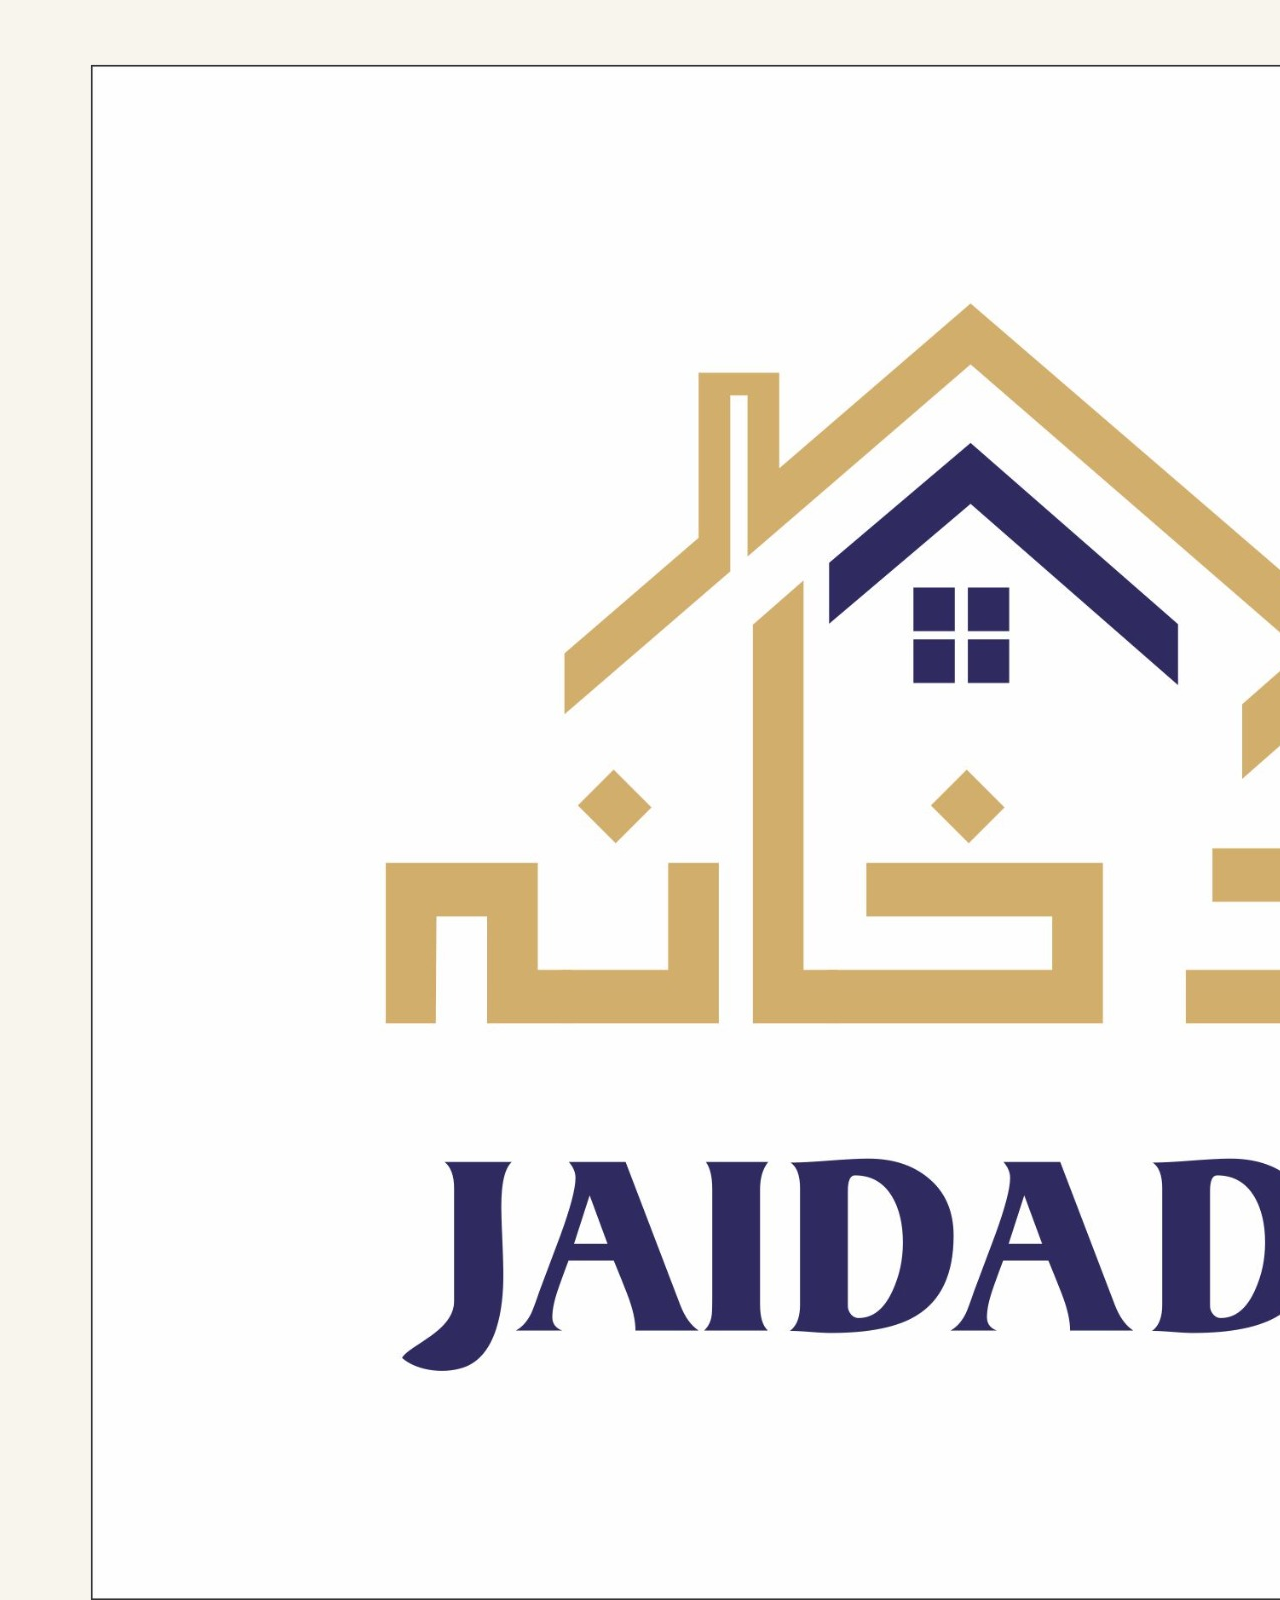
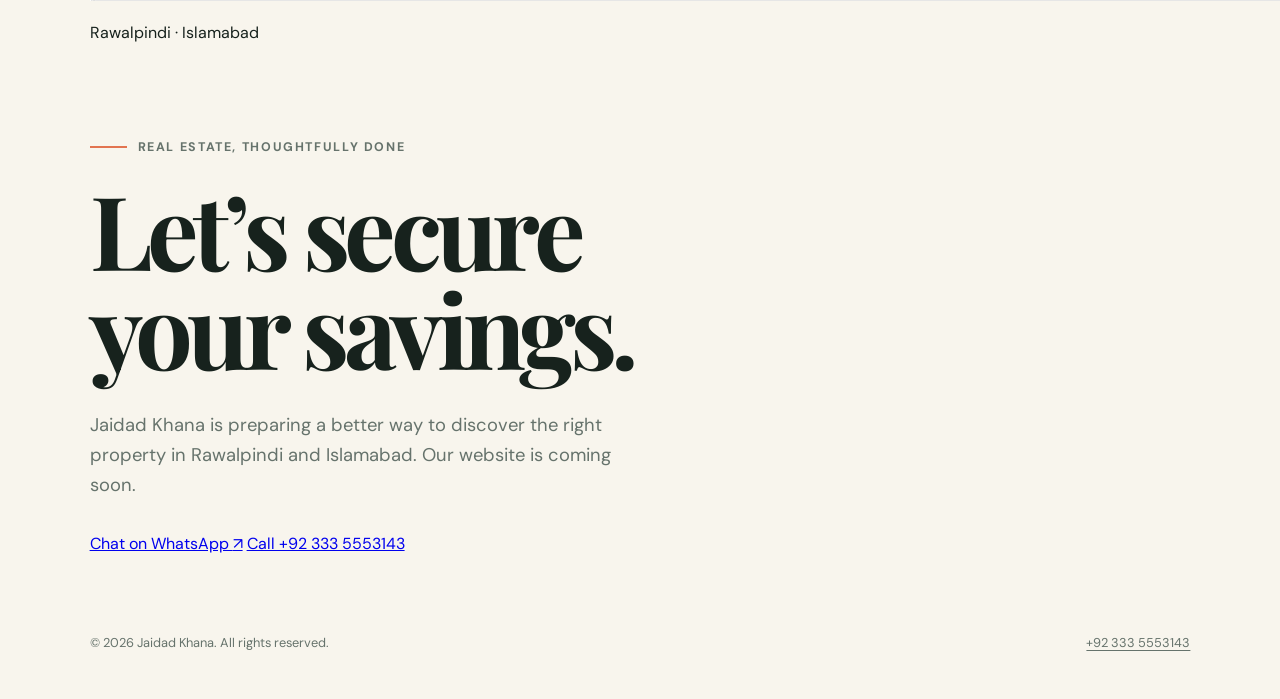
==== index.html @ da91939e "Update index.html" ====
<!doctype html>
<html lang="en">
  <head>
    <meta charset="UTF-8" />
    <meta name="viewport" content="width=device-width, initial-scale=1.0" />
    <meta name="description" content="Jaidad Khana — helping you secure your savings through property in Rawalpindi and Islamabad." />
    <title>Jaidad Khana | Coming Soon</title>
    <link rel="preconnect" href="https://fonts.googleapis.com" />
    <link rel="preconnect" href="https://fonts.gstatic.com" crossorigin />
    <link href="https://fonts.googleapis.com/css2?family=DM+Sans:wght@400;500;600;700&family=Playfair+Display:wght@600;700&display=swap" rel="stylesheet" />
    <link rel="stylesheet" href="styles.css" />
  </head>
  <body>
    <main class="hero">
      <div class="line line-one"></div>
      <div class="line line-two"></div>
      <header>
        <img class="logo" src="logo.jpeg" alt="Jaidad Khana" />
        <p class="location">Rawalpindi · Islamabad</p>
      </header>
      <section class="content" aria-labelledby="page-title">
        <p class="eyebrow"><span></span> Real estate, thoughtfully done</p>
        <h1 id="page-title">Let’s secure<br />your savings.</h1>
        <p class="intro">Jaidad Khana is preparing a better way to discover the right property in Rawalpindi and Islamabad. Our website is coming soon.</p>
        <div class="actions">
          <a class="button primary" href="https://wa.me/923335553143" target="_blank" rel="noreferrer">Chat on WhatsApp <span aria-hidden="true">↗</span></a>
          <a class="button secondary" href="tel:+923335553143">Call +92 333 5553143</a>
        </div>
      </section>
      <footer>
        <span>© <span id="year"></span> Jaidad Khana. All rights reserved.</span>
        <a href="https://wa.me/923335553143" target="_blank" rel="noreferrer">+92 333 5553143</a>
      </footer>
    </main>
    <script>document.getElementById('year').textContent = new Date().getFullYear();</script>
  </body>
</html>
---- styles.css ----
:root { --ink: #17221d; --cream: #f8f5ed; --accent: #e27450; --muted: #66736c; }
* { box-sizing: border-box; }
body { margin: 0; color: var(--ink); background: var(--cream); font-family: "DM Sans", sans-serif; }
.hero { isolation: isolate; min-height: 100svh; overflow: hidden; position: relative; display: flex; flex-direction: column; padding: 5vw 7vw 3rem; }
.content { max-width: 740px; margin: auto 0; padding: 5rem 0; }
.eyebrow { display: flex; align-items: center; gap: .65rem; margin: 0 0 1.5rem; color: var(--muted); font-size: .78rem; font-weight: 700; letter-spacing: .13em; text-transform: uppercase; }
.eyebrow span { width: 2.35rem; height: 2px; background: var(--accent); }
h1 { margin: 0; font: 700 clamp(3.5rem, 8vw, 7rem)/.97 "Playfair Display", Georgia, serif; letter-spacing: -.055em; }
.intro { max-width: 550px; margin: 2rem 0; color: var(--muted); font-size: clamp(1rem, 1.5vw, 1.15rem); line-height: 1.65; }
.signup { display: flex; max-width: 525px; padding: .4rem; border: 1px solid #d7d8ce; background: rgba(255,255,255,.5); box-shadow: 0 12px 30px rgba(26, 38, 30, .06); }
input { min-width: 0; flex: 1; border: 0; outline: 0; padding: .85rem 1rem; background: transparent; color: var(--ink); font: inherit; }
input::placeholder { color: #8c958e; }
button { border: 0; padding: .9rem 1.25rem; cursor: pointer; color: white; background: var(--ink); font: 700 .88rem "DM Sans", sans-serif; transition: background .2s, transform .2s; }
button:hover { background: var(--accent); transform: translateX(2px); }
button span { font-size: 1.15rem; margin-left: .25rem; }
.form-note { margin: .85rem 0 0; color: var(--muted); font-size: .78rem; }
footer { z-index: 1; display: flex; justify-content: space-between; gap: 1rem; color: var(--muted); font-size: .8rem; }
footer a { color: inherit; text-underline-offset: .2rem; }
.orb { z-index: -1; position: absolute; border-radius: 50%; filter: blur(1px); opacity: .75; }
.orb-one { width: min(44vw, 660px); aspect-ratio: 1; top: -12%; right: -9%; background: #d7e2b6; }
.orb-two { width: min(30vw, 400px); aspect-ratio: 1; right: 11%; bottom: -21%; background: #f2c0ad; }
.sr-only { position: absolute; width: 1px; height: 1px; padding: 0; margin: -1px; overflow: hidden; clip: rect(0, 0, 0, 0); white-space: nowrap; border: 0; }
@media (max-width: 600px) { .hero { padding: 2rem 1.5rem; } .content { padding: 4rem 0; } .signup { flex-direction: column; gap: .35rem; } button { padding: .95rem; } footer { flex-direction: column; } .orb-one { width: 90vw; right: -35%; } }
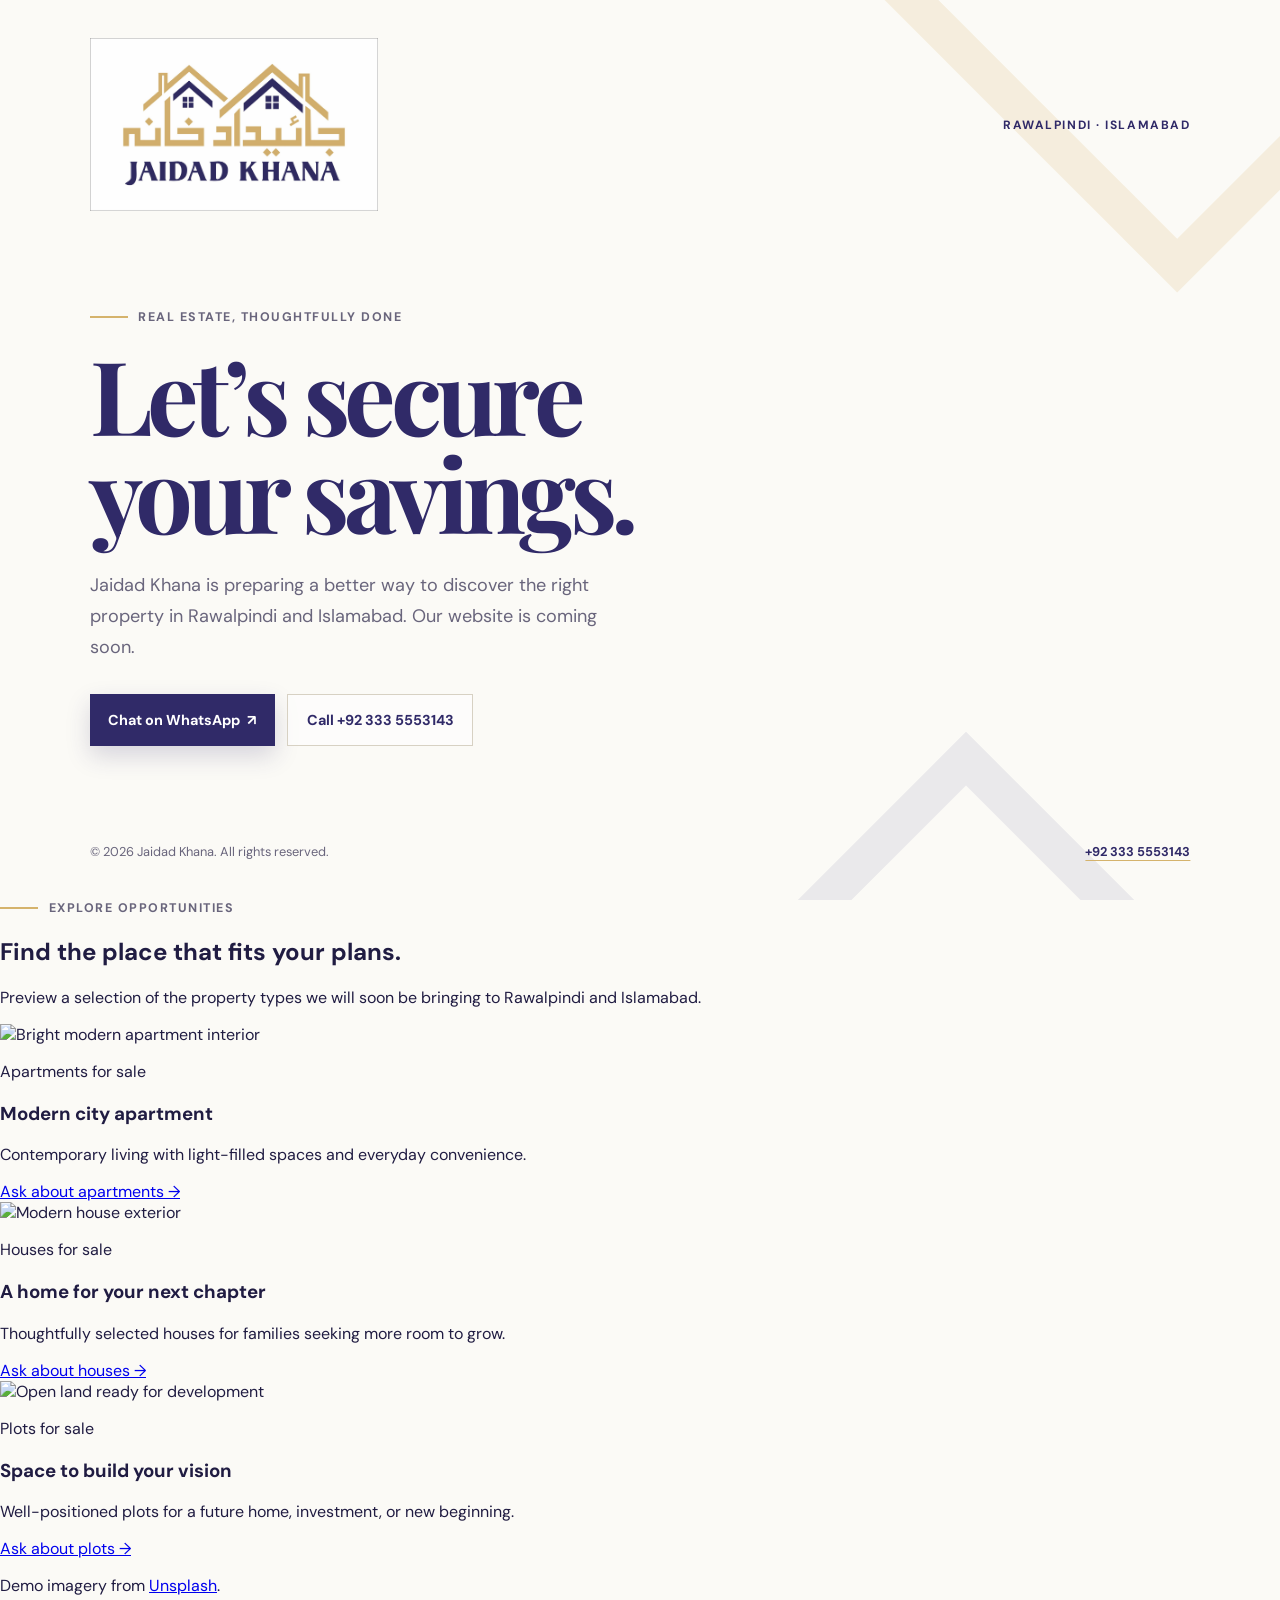
==== commit e307c63f: "Update index.html" ====
--- a/index.html
+++ b/index.html
@@ -12,26 +12,25 @@
   </head>
   <body>
     <main class="hero">
-      <div class="line line-one"></div>
-      <div class="line line-two"></div>
-      <header>
-        <img class="logo" src="logo.jpeg" alt="Jaidad Khana" />
-        <p class="location">Rawalpindi · Islamabad</p>
-      </header>
+      <div class="line line-one"></div><div class="line line-two"></div>
+      <header><img class="logo" src="logo.jpeg" alt="Jaidad Khana" /><p class="location">Rawalpindi · Islamabad</p></header>
       <section class="content" aria-labelledby="page-title">
         <p class="eyebrow"><span></span> Real estate, thoughtfully done</p>
         <h1 id="page-title">Let’s secure<br />your savings.</h1>
         <p class="intro">Jaidad Khana is preparing a better way to discover the right property in Rawalpindi and Islamabad. Our website is coming soon.</p>
-        <div class="actions">
-          <a class="button primary" href="https://wa.me/923335553143" target="_blank" rel="noreferrer">Chat on WhatsApp <span aria-hidden="true">↗</span></a>
-          <a class="button secondary" href="tel:+923335553143">Call +92 333 5553143</a>
-        </div>
+        <div class="actions"><a class="button primary" href="https://wa.me/923335553143" target="_blank" rel="noreferrer">Chat on WhatsApp <span aria-hidden="true">↗</span></a><a class="button secondary" href="tel:+923335553143">Call +92 333 5553143</a></div>
       </section>
-      <footer>
-        <span>© <span id="year"></span> Jaidad Khana. All rights reserved.</span>
-        <a href="https://wa.me/923335553143" target="_blank" rel="noreferrer">+92 333 5553143</a>
-      </footer>
+      <footer><span>© <span id="year"></span> Jaidad Khana. All rights reserved.</span><a href="https://wa.me/923335553143" target="_blank" rel="noreferrer">+92 333 5553143</a></footer>
     </main>
+    <section class="listings" aria-labelledby="listings-title">
+      <div class="section-heading"><p class="eyebrow"><span></span> Explore opportunities</p><h2 id="listings-title">Find the place that fits your plans.</h2><p>Preview a selection of the property types we will soon be bringing to Rawalpindi and Islamabad.</p></div>
+      <div class="property-grid">
+        <article class="property-card"><img src="https://images.unsplash.com/photo-1522708323590-d24dbb6b0267?auto=format&fit=crop&w=1100&q=82" alt="Bright modern apartment interior" /><div class="property-copy"><p class="property-type">Apartments for sale</p><h3>Modern city apartment</h3><p>Contemporary living with light-filled spaces and everyday convenience.</p><a href="https://wa.me/923335553143" target="_blank" rel="noreferrer">Ask about apartments <span aria-hidden="true">→</span></a></div></article>
+        <article class="property-card"><img src="https://images.unsplash.com/photo-1600585154340-be6161a56a0c?auto=format&fit=crop&w=1100&q=82" alt="Modern house exterior" /><div class="property-copy"><p class="property-type">Houses for sale</p><h3>A home for your next chapter</h3><p>Thoughtfully selected houses for families seeking more room to grow.</p><a href="https://wa.me/923335553143" target="_blank" rel="noreferrer">Ask about houses <span aria-hidden="true">→</span></a></div></article>
+        <article class="property-card"><img src="https://images.unsplash.com/photo-1500382017468-9049fed747ef?auto=format&fit=crop&w=1100&q=82" alt="Open land ready for development" /><div class="property-copy"><p class="property-type">Plots for sale</p><h3>Space to build your vision</h3><p>Well-positioned plots for a future home, investment, or new beginning.</p><a href="https://wa.me/923335553143" target="_blank" rel="noreferrer">Ask about plots <span aria-hidden="true">→</span></a></div></article>
+      </div>
+      <p class="photo-credit">Demo imagery from <a href="https://unsplash.com" target="_blank" rel="noreferrer">Unsplash</a>.</p>
+    </section>
     <script>document.getElementById('year').textContent = new Date().getFullYear();</script>
   </body>
 </html>
--- a/styles.css
+++ b/styles.css
@@ -1,23 +1,25 @@
-:root { --ink: #17221d; --cream: #f8f5ed; --accent: #e27450; --muted: #66736c; }
+:root { --navy: #302a68; --gold: #d5b36c; --cream: #fbfaf6; --ink: #201c42; --muted: #69657c; }
 * { box-sizing: border-box; }
 body { margin: 0; color: var(--ink); background: var(--cream); font-family: "DM Sans", sans-serif; }
-.hero { isolation: isolate; min-height: 100svh; overflow: hidden; position: relative; display: flex; flex-direction: column; padding: 5vw 7vw 3rem; }
-.content { max-width: 740px; margin: auto 0; padding: 5rem 0; }
-.eyebrow { display: flex; align-items: center; gap: .65rem; margin: 0 0 1.5rem; color: var(--muted); font-size: .78rem; font-weight: 700; letter-spacing: .13em; text-transform: uppercase; }
-.eyebrow span { width: 2.35rem; height: 2px; background: var(--accent); }
-h1 { margin: 0; font: 700 clamp(3.5rem, 8vw, 7rem)/.97 "Playfair Display", Georgia, serif; letter-spacing: -.055em; }
-.intro { max-width: 550px; margin: 2rem 0; color: var(--muted); font-size: clamp(1rem, 1.5vw, 1.15rem); line-height: 1.65; }
-.signup { display: flex; max-width: 525px; padding: .4rem; border: 1px solid #d7d8ce; background: rgba(255,255,255,.5); box-shadow: 0 12px 30px rgba(26, 38, 30, .06); }
-input { min-width: 0; flex: 1; border: 0; outline: 0; padding: .85rem 1rem; background: transparent; color: var(--ink); font: inherit; }
-input::placeholder { color: #8c958e; }
-button { border: 0; padding: .9rem 1.25rem; cursor: pointer; color: white; background: var(--ink); font: 700 .88rem "DM Sans", sans-serif; transition: background .2s, transform .2s; }
-button:hover { background: var(--accent); transform: translateX(2px); }
-button span { font-size: 1.15rem; margin-left: .25rem; }
-.form-note { margin: .85rem 0 0; color: var(--muted); font-size: .78rem; }
-footer { z-index: 1; display: flex; justify-content: space-between; gap: 1rem; color: var(--muted); font-size: .8rem; }
-footer a { color: inherit; text-underline-offset: .2rem; }
-.orb { z-index: -1; position: absolute; border-radius: 50%; filter: blur(1px); opacity: .75; }
-.orb-one { width: min(44vw, 660px); aspect-ratio: 1; top: -12%; right: -9%; background: #d7e2b6; }
-.orb-two { width: min(30vw, 400px); aspect-ratio: 1; right: 11%; bottom: -21%; background: #f2c0ad; }
-.sr-only { position: absolute; width: 1px; height: 1px; padding: 0; margin: -1px; overflow: hidden; clip: rect(0, 0, 0, 0); white-space: nowrap; border: 0; }
-@media (max-width: 600px) { .hero { padding: 2rem 1.5rem; } .content { padding: 4rem 0; } .signup { flex-direction: column; gap: .35rem; } button { padding: .95rem; } footer { flex-direction: column; } .orb-one { width: 90vw; right: -35%; } }
+.hero { isolation: isolate; min-height: 100svh; overflow: hidden; position: relative; display: flex; flex-direction: column; padding: 2.4rem 7vw 2.5rem; }
+header, footer { position: relative; z-index: 1; display: flex; justify-content: space-between; align-items: center; gap: 1.5rem; }
+.logo { display: block; width: min(18rem, 42vw); mix-blend-mode: multiply; }
+.location { margin: 0; color: var(--navy); font-size: .75rem; font-weight: 700; letter-spacing: .13em; text-transform: uppercase; white-space: nowrap; }
+.content { position: relative; z-index: 1; max-width: 720px; margin: auto 0; padding: 2.5rem 0; }
+.eyebrow { display: flex; align-items: center; gap: .65rem; margin: 0 0 1.25rem; color: var(--muted); font-size: .78rem; font-weight: 700; letter-spacing: .12em; text-transform: uppercase; }
+.eyebrow span { width: 2.4rem; height: 2px; background: var(--gold); }
+h1 { margin: 0; color: var(--navy); font: 700 clamp(3.6rem, 8vw, 7rem)/.96 "Playfair Display", Georgia, serif; letter-spacing: -.055em; }
+.intro { max-width: 545px; margin: 1.8rem 0 2rem; color: var(--muted); font-size: clamp(1rem, 1.5vw, 1.13rem); line-height: 1.7; }
+.actions { display: flex; flex-wrap: wrap; gap: .8rem; }
+.button { display: inline-flex; align-items: center; justify-content: center; gap: .45rem; min-height: 3.2rem; padding: .8rem 1.15rem; text-decoration: none; font-size: .9rem; font-weight: 700; transition: transform .2s, background .2s, color .2s; }
+.button:hover { transform: translateY(-2px); }
+.primary { color: white; background: var(--navy); box-shadow: 0 10px 24px rgba(48, 42, 104, .18); }
+.primary:hover { background: var(--gold); color: var(--ink); }
+.secondary { border: 1px solid #d7d1c3; color: var(--navy); background: rgba(255,255,255,.58); }
+.secondary:hover { border-color: var(--gold); background: #fff; }
+footer { color: var(--muted); font-size: .8rem; }
+footer a { color: var(--navy); font-weight: 700; text-decoration-color: var(--gold); text-underline-offset: .25rem; }
+.line { z-index: -1; position: absolute; border: clamp(20px, 3vw, 50px) solid var(--gold); opacity: .18; transform: rotate(45deg); }
+.line-one { width: min(38vw, 560px); height: min(38vw, 560px); top: -23vw; right: -11vw; }
+.line-two { width: min(25vw, 360px); height: min(25vw, 360px); bottom: -17vw; right: 12vw; border-color: var(--navy); opacity: .08; }
+@media (max-width: 650px) { .hero { padding: 1.3rem 1.4rem 2rem; } header { align-items: flex-start; flex-direction: column; gap: .1rem; } .logo { width: 13.5rem; } .content { padding: 4rem 0; } .location { font-size: .67rem; } .actions { flex-direction: column; align-items: stretch; } footer { align-items: flex-start; flex-direction: column; gap: .45rem; } .line-one { width: 80vw; height: 80vw; top: -42vw; right: -37vw; } .line-two { width: 58vw; height: 58vw; bottom: -30vw; right: -16vw; } }
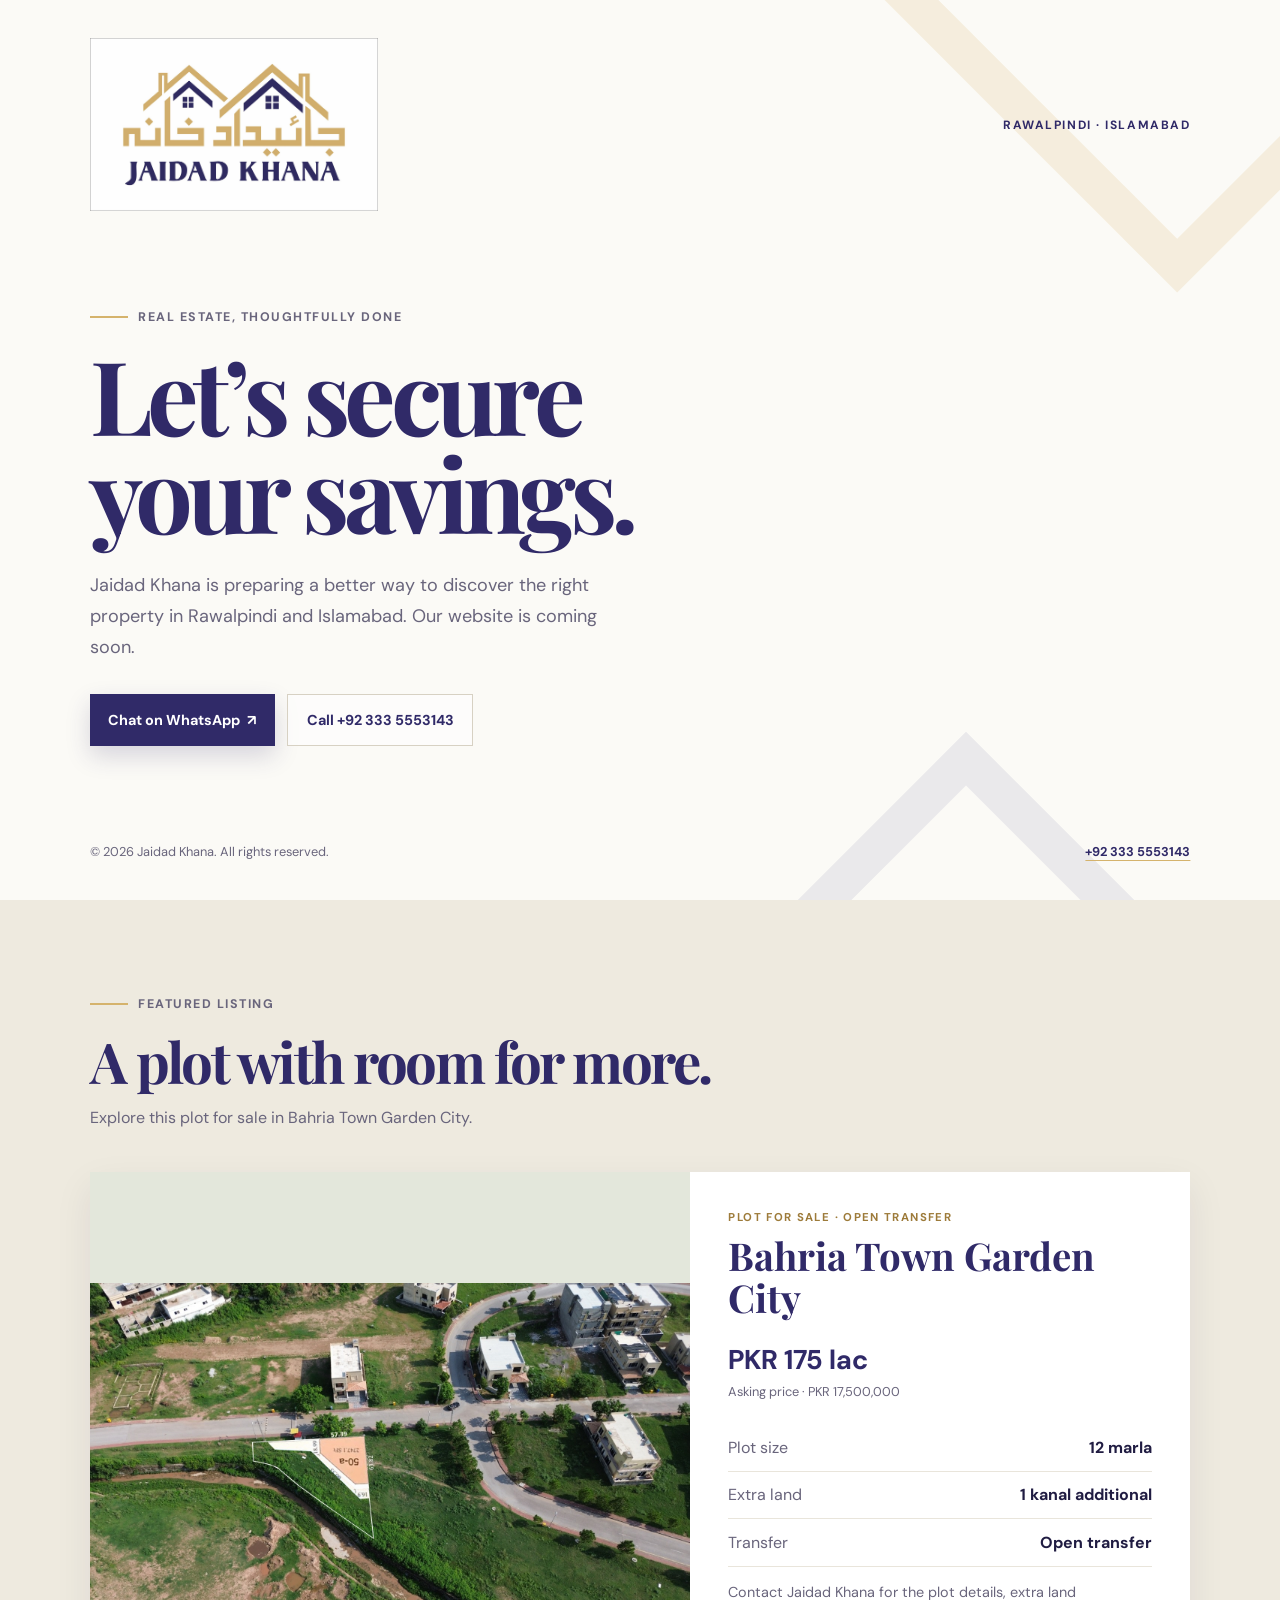
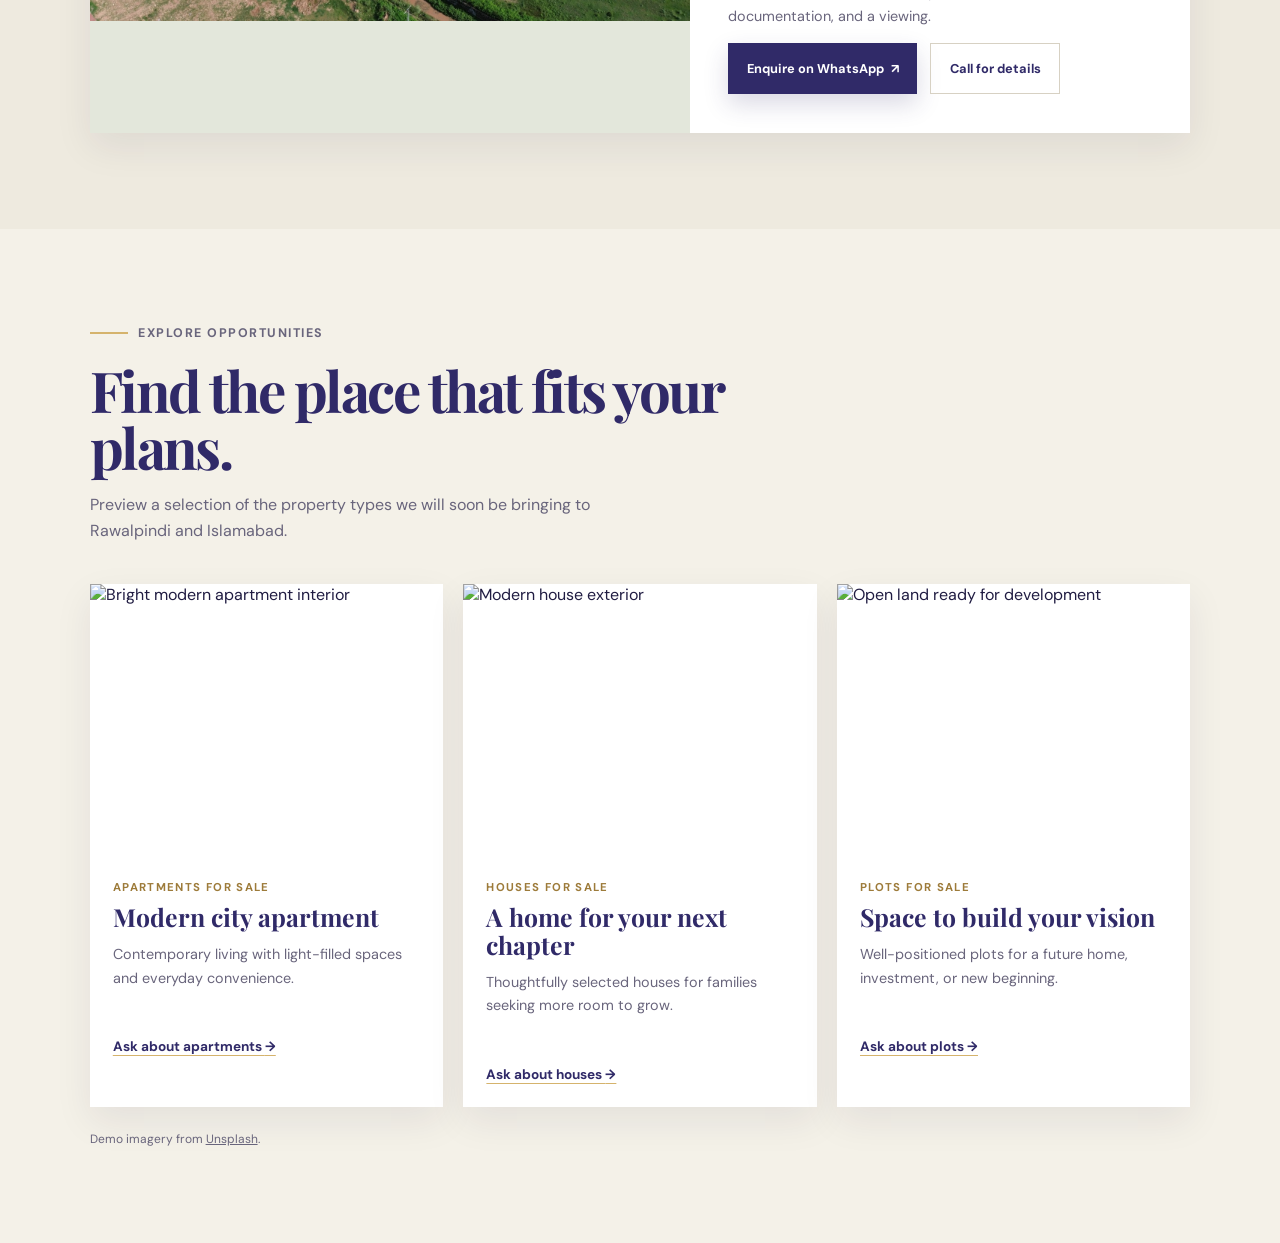
==== commit 474aaeaf: "Add Garden City plot for sale listing" ====
--- a/index.html
+++ b/index.html
@@ -1,36 +1,50 @@
-<!doctype html>
-<html lang="en">
-  <head>
-    <meta charset="UTF-8" />
-    <meta name="viewport" content="width=device-width, initial-scale=1.0" />
-    <meta name="description" content="Jaidad Khana — helping you secure your savings through property in Rawalpindi and Islamabad." />
-    <title>Jaidad Khana | Coming Soon</title>
-    <link rel="preconnect" href="https://fonts.googleapis.com" />
-    <link rel="preconnect" href="https://fonts.gstatic.com" crossorigin />
-    <link href="https://fonts.googleapis.com/css2?family=DM+Sans:wght@400;500;600;700&family=Playfair+Display:wght@600;700&display=swap" rel="stylesheet" />
-    <link rel="stylesheet" href="styles.css" />
-  </head>
-  <body>
-    <main class="hero">
-      <div class="line line-one"></div><div class="line line-two"></div>
-      <header><img class="logo" src="logo.jpeg" alt="Jaidad Khana" /><p class="location">Rawalpindi · Islamabad</p></header>
-      <section class="content" aria-labelledby="page-title">
-        <p class="eyebrow"><span></span> Real estate, thoughtfully done</p>
-        <h1 id="page-title">Let’s secure<br />your savings.</h1>
-        <p class="intro">Jaidad Khana is preparing a better way to discover the right property in Rawalpindi and Islamabad. Our website is coming soon.</p>
-        <div class="actions"><a class="button primary" href="https://wa.me/923335553143" target="_blank" rel="noreferrer">Chat on WhatsApp <span aria-hidden="true">↗</span></a><a class="button secondary" href="tel:+923335553143">Call +92 333 5553143</a></div>
-      </section>
-      <footer><span>© <span id="year"></span> Jaidad Khana. All rights reserved.</span><a href="https://wa.me/923335553143" target="_blank" rel="noreferrer">+92 333 5553143</a></footer>
-    </main>
-    <section class="listings" aria-labelledby="listings-title">
-      <div class="section-heading"><p class="eyebrow"><span></span> Explore opportunities</p><h2 id="listings-title">Find the place that fits your plans.</h2><p>Preview a selection of the property types we will soon be bringing to Rawalpindi and Islamabad.</p></div>
-      <div class="property-grid">
-        <article class="property-card"><img src="https://images.unsplash.com/photo-1522708323590-d24dbb6b0267?auto=format&fit=crop&w=1100&q=82" alt="Bright modern apartment interior" /><div class="property-copy"><p class="property-type">Apartments for sale</p><h3>Modern city apartment</h3><p>Contemporary living with light-filled spaces and everyday convenience.</p><a href="https://wa.me/923335553143" target="_blank" rel="noreferrer">Ask about apartments <span aria-hidden="true">→</span></a></div></article>
-        <article class="property-card"><img src="https://images.unsplash.com/photo-1600585154340-be6161a56a0c?auto=format&fit=crop&w=1100&q=82" alt="Modern house exterior" /><div class="property-copy"><p class="property-type">Houses for sale</p><h3>A home for your next chapter</h3><p>Thoughtfully selected houses for families seeking more room to grow.</p><a href="https://wa.me/923335553143" target="_blank" rel="noreferrer">Ask about houses <span aria-hidden="true">→</span></a></div></article>
-        <article class="property-card"><img src="https://images.unsplash.com/photo-1500382017468-9049fed747ef?auto=format&fit=crop&w=1100&q=82" alt="Open land ready for development" /><div class="property-copy"><p class="property-type">Plots for sale</p><h3>Space to build your vision</h3><p>Well-positioned plots for a future home, investment, or new beginning.</p><a href="https://wa.me/923335553143" target="_blank" rel="noreferrer">Ask about plots <span aria-hidden="true">→</span></a></div></article>
-      </div>
-      <p class="photo-credit">Demo imagery from <a href="https://unsplash.com" target="_blank" rel="noreferrer">Unsplash</a>.</p>
-    </section>
-    <script>document.getElementById('year').textContent = new Date().getFullYear();</script>
-  </body>
-</html>
+<!doctype html>
+<html lang="en">
+  <head>
+    <meta charset="UTF-8" />
+    <meta name="viewport" content="width=device-width, initial-scale=1.0" />
+    <meta name="description" content="Jaidad Khana — helping you secure your savings through property in Rawalpindi and Islamabad." />
+    <title>Jaidad Khana | Coming Soon</title>
+    <link rel="preconnect" href="https://fonts.googleapis.com" />
+    <link rel="preconnect" href="https://fonts.gstatic.com" crossorigin />
+    <link href="https://fonts.googleapis.com/css2?family=DM+Sans:wght@400;500;600;700&family=Playfair+Display:wght@600;700&display=swap" rel="stylesheet" />
+    <link rel="stylesheet" href="styles.css" />
+  </head>
+  <body>
+    <main class="hero">
+      <div class="line line-one"></div><div class="line line-two"></div>
+      <header><img class="logo" src="logo.jpeg" alt="Jaidad Khana" /><p class="location">Rawalpindi · Islamabad</p></header>
+      <section class="content" aria-labelledby="page-title">
+        <p class="eyebrow"><span></span> Real estate, thoughtfully done</p>
+        <h1 id="page-title">Let’s secure<br />your savings.</h1>
+        <p class="intro">Jaidad Khana is preparing a better way to discover the right property in Rawalpindi and Islamabad. Our website is coming soon.</p>
+        <div class="actions"><a class="button primary" href="https://wa.me/923335553143" target="_blank" rel="noreferrer">Chat on WhatsApp <span aria-hidden="true">↗</span></a><a class="button secondary" href="tel:+923335553143">Call +92 333 5553143</a></div>
+      </section>
+      <footer><span>© <span id="year"></span> Jaidad Khana. All rights reserved.</span><a href="https://wa.me/923335553143" target="_blank" rel="noreferrer">+92 333 5553143</a></footer>
+    </main>
+    <section class="listings featured-listing" aria-labelledby="featured-title">
+      <div class="section-heading"><p class="eyebrow"><span></span> Featured listing</p><h2 id="featured-title">A plot with room for more.</h2><p>Explore this plot for sale in Bahria Town Garden City.</p></div>
+      <article class="featured-property">
+        <a class="plot-photo" href="garden-city-plot.jpeg" target="_blank" rel="noreferrer" aria-label="View full-size aerial photograph of the Garden City plot"><img src="garden-city-plot.jpeg" alt="Aerial photograph of the Bahria Town Garden City plot with an outlined area and plot markings" loading="lazy" width="1600" height="900" /></a>
+        <div class="featured-copy">
+          <p class="property-type">Plot for sale · Open transfer</p>
+          <h3>Bahria Town Garden City</h3>
+          <p class="plot-price">PKR 175 lac <span>Asking price · PKR 17,500,000</span></p>
+          <dl class="plot-details"><div><dt>Plot size</dt><dd>12 marla</dd></div><div><dt>Extra land</dt><dd>1 kanal additional</dd></div><div><dt>Transfer</dt><dd>Open transfer</dd></div></dl>
+          <p class="plot-note">Contact Jaidad Khana for the plot details, extra land documentation, and a viewing.</p>
+          <div class="actions"><a class="button primary" href="https://wa.me/923335553143?text=Hello%2C%20I%27m%20interested%20in%20the%2012%20marla%20Garden%20City%20plot%20with%201%20kanal%20extra%20land%20listed%20at%20PKR%20175%20lac." target="_blank" rel="noreferrer">Enquire on WhatsApp <span aria-hidden="true">↗</span></a><a class="button secondary" href="tel:+923335553143">Call for details</a></div>
+        </div>
+      </article>
+    </section>
+    <section class="listings" aria-labelledby="listings-title">
+      <div class="section-heading"><p class="eyebrow"><span></span> Explore opportunities</p><h2 id="listings-title">Find the place that fits your plans.</h2><p>Preview a selection of the property types we will soon be bringing to Rawalpindi and Islamabad.</p></div>
+      <div class="property-grid">
+        <article class="property-card"><img src="https://images.unsplash.com/photo-1522708323590-d24dbb6b0267?auto=format&fit=crop&w=1100&q=82" alt="Bright modern apartment interior" /><div class="property-copy"><p class="property-type">Apartments for sale</p><h3>Modern city apartment</h3><p>Contemporary living with light-filled spaces and everyday convenience.</p><a href="https://wa.me/923335553143" target="_blank" rel="noreferrer">Ask about apartments <span aria-hidden="true">→</span></a></div></article>
+        <article class="property-card"><img src="https://images.unsplash.com/photo-1600585154340-be6161a56a0c?auto=format&fit=crop&w=1100&q=82" alt="Modern house exterior" /><div class="property-copy"><p class="property-type">Houses for sale</p><h3>A home for your next chapter</h3><p>Thoughtfully selected houses for families seeking more room to grow.</p><a href="https://wa.me/923335553143" target="_blank" rel="noreferrer">Ask about houses <span aria-hidden="true">→</span></a></div></article>
+        <article class="property-card"><img src="https://images.unsplash.com/photo-1500382017468-9049fed747ef?auto=format&fit=crop&w=1100&q=82" alt="Open land ready for development" /><div class="property-copy"><p class="property-type">Plots for sale</p><h3>Space to build your vision</h3><p>Well-positioned plots for a future home, investment, or new beginning.</p><a href="https://wa.me/923335553143" target="_blank" rel="noreferrer">Ask about plots <span aria-hidden="true">→</span></a></div></article>
+      </div>
+      <p class="photo-credit">Demo imagery from <a href="https://unsplash.com" target="_blank" rel="noreferrer">Unsplash</a>.</p>
+    </section>
+    <script>document.getElementById('year').textContent = new Date().getFullYear();</script>
+  </body>
+</html>
--- a/styles.css
+++ b/styles.css
@@ -1,25 +1,55 @@
-:root { --navy: #302a68; --gold: #d5b36c; --cream: #fbfaf6; --ink: #201c42; --muted: #69657c; }
-* { box-sizing: border-box; }
-body { margin: 0; color: var(--ink); background: var(--cream); font-family: "DM Sans", sans-serif; }
-.hero { isolation: isolate; min-height: 100svh; overflow: hidden; position: relative; display: flex; flex-direction: column; padding: 2.4rem 7vw 2.5rem; }
-header, footer { position: relative; z-index: 1; display: flex; justify-content: space-between; align-items: center; gap: 1.5rem; }
-.logo { display: block; width: min(18rem, 42vw); mix-blend-mode: multiply; }
-.location { margin: 0; color: var(--navy); font-size: .75rem; font-weight: 700; letter-spacing: .13em; text-transform: uppercase; white-space: nowrap; }
-.content { position: relative; z-index: 1; max-width: 720px; margin: auto 0; padding: 2.5rem 0; }
-.eyebrow { display: flex; align-items: center; gap: .65rem; margin: 0 0 1.25rem; color: var(--muted); font-size: .78rem; font-weight: 700; letter-spacing: .12em; text-transform: uppercase; }
-.eyebrow span { width: 2.4rem; height: 2px; background: var(--gold); }
-h1 { margin: 0; color: var(--navy); font: 700 clamp(3.6rem, 8vw, 7rem)/.96 "Playfair Display", Georgia, serif; letter-spacing: -.055em; }
-.intro { max-width: 545px; margin: 1.8rem 0 2rem; color: var(--muted); font-size: clamp(1rem, 1.5vw, 1.13rem); line-height: 1.7; }
-.actions { display: flex; flex-wrap: wrap; gap: .8rem; }
-.button { display: inline-flex; align-items: center; justify-content: center; gap: .45rem; min-height: 3.2rem; padding: .8rem 1.15rem; text-decoration: none; font-size: .9rem; font-weight: 700; transition: transform .2s, background .2s, color .2s; }
-.button:hover { transform: translateY(-2px); }
-.primary { color: white; background: var(--navy); box-shadow: 0 10px 24px rgba(48, 42, 104, .18); }
-.primary:hover { background: var(--gold); color: var(--ink); }
-.secondary { border: 1px solid #d7d1c3; color: var(--navy); background: rgba(255,255,255,.58); }
-.secondary:hover { border-color: var(--gold); background: #fff; }
-footer { color: var(--muted); font-size: .8rem; }
-footer a { color: var(--navy); font-weight: 700; text-decoration-color: var(--gold); text-underline-offset: .25rem; }
-.line { z-index: -1; position: absolute; border: clamp(20px, 3vw, 50px) solid var(--gold); opacity: .18; transform: rotate(45deg); }
-.line-one { width: min(38vw, 560px); height: min(38vw, 560px); top: -23vw; right: -11vw; }
-.line-two { width: min(25vw, 360px); height: min(25vw, 360px); bottom: -17vw; right: 12vw; border-color: var(--navy); opacity: .08; }
-@media (max-width: 650px) { .hero { padding: 1.3rem 1.4rem 2rem; } header { align-items: flex-start; flex-direction: column; gap: .1rem; } .logo { width: 13.5rem; } .content { padding: 4rem 0; } .location { font-size: .67rem; } .actions { flex-direction: column; align-items: stretch; } footer { align-items: flex-start; flex-direction: column; gap: .45rem; } .line-one { width: 80vw; height: 80vw; top: -42vw; right: -37vw; } .line-two { width: 58vw; height: 58vw; bottom: -30vw; right: -16vw; } }
+:root { --navy: #302a68; --gold: #d5b36c; --cream: #fbfaf6; --ink: #201c42; --muted: #69657c; }
+* { box-sizing: border-box; }
+body { margin: 0; color: var(--ink); background: var(--cream); font-family: "DM Sans", sans-serif; }
+.hero { isolation: isolate; min-height: 100svh; overflow: hidden; position: relative; display: flex; flex-direction: column; padding: 2.4rem 7vw 2.5rem; }
+header, footer { position: relative; z-index: 1; display: flex; justify-content: space-between; align-items: center; gap: 1.5rem; }
+.logo { display: block; width: min(18rem, 42vw); mix-blend-mode: multiply; }
+.location { margin: 0; color: var(--navy); font-size: .75rem; font-weight: 700; letter-spacing: .13em; text-transform: uppercase; white-space: nowrap; }
+.content { position: relative; z-index: 1; max-width: 720px; margin: auto 0; padding: 2.5rem 0; }
+.eyebrow { display: flex; align-items: center; gap: .65rem; margin: 0 0 1.25rem; color: var(--muted); font-size: .78rem; font-weight: 700; letter-spacing: .12em; text-transform: uppercase; }
+.eyebrow span { width: 2.4rem; height: 2px; background: var(--gold); }
+h1 { margin: 0; color: var(--navy); font: 700 clamp(3.6rem, 8vw, 7rem)/.96 "Playfair Display", Georgia, serif; letter-spacing: -.055em; }
+.intro { max-width: 545px; margin: 1.8rem 0 2rem; color: var(--muted); font-size: clamp(1rem, 1.5vw, 1.13rem); line-height: 1.7; }
+.actions { display: flex; flex-wrap: wrap; gap: .8rem; }
+.button { display: inline-flex; align-items: center; justify-content: center; gap: .45rem; min-height: 3.2rem; padding: .8rem 1.15rem; text-decoration: none; font-size: .9rem; font-weight: 700; transition: transform .2s, background .2s, color .2s; }
+.button:hover { transform: translateY(-2px); }
+.primary { color: white; background: var(--navy); box-shadow: 0 10px 24px rgba(48, 42, 104, .18); }
+.primary:hover { background: var(--gold); color: var(--ink); }
+.secondary { border: 1px solid #d7d1c3; color: var(--navy); background: rgba(255,255,255,.58); }
+.secondary:hover { border-color: var(--gold); background: #fff; }
+footer { color: var(--muted); font-size: .8rem; }
+footer a { color: var(--navy); font-weight: 700; text-decoration-color: var(--gold); text-underline-offset: .25rem; }
+.line { z-index: -1; position: absolute; border: clamp(20px, 3vw, 50px) solid var(--gold); opacity: .18; transform: rotate(45deg); }
+.line-one { width: min(38vw, 560px); height: min(38vw, 560px); top: -23vw; right: -11vw; }
+.line-two { width: min(25vw, 360px); height: min(25vw, 360px); bottom: -17vw; right: 12vw; border-color: var(--navy); opacity: .08; }
+.listings { padding: 6rem 7vw; background: #f4f1e8; }
+.section-heading { max-width: 690px; margin-bottom: 2.5rem; }
+.section-heading h2 { margin: 0; color: var(--navy); font: 700 clamp(2.2rem, 4.4vw, 4rem)/1.02 "Playfair Display", Georgia, serif; letter-spacing: -.045em; }
+.section-heading > p:last-child { max-width: 570px; margin: 1rem 0 0; color: var(--muted); line-height: 1.65; }
+.property-grid { display: grid; grid-template-columns: repeat(3, minmax(0, 1fr)); gap: 1.25rem; }
+.property-card { overflow: hidden; background: #fff; box-shadow: 0 14px 35px rgba(35, 27, 68, .08); }
+.property-card img { display: block; width: 100%; height: 17rem; object-fit: cover; }
+.property-copy { padding: 1.45rem; }
+.property-type { margin: 0 0 .55rem; color: #9d7b3a; font-size: .71rem; font-weight: 700; letter-spacing: .12em; text-transform: uppercase; }
+.property-copy h3 { margin: 0; color: var(--navy); font: 700 1.55rem/1.1 "Playfair Display", Georgia, serif; }
+.property-copy > p:not(.property-type) { min-height: 4.5rem; margin: .8rem 0 1.25rem; color: var(--muted); font-size: .9rem; line-height: 1.6; }
+.property-copy a { color: var(--navy); font-size: .85rem; font-weight: 700; text-decoration-color: var(--gold); text-underline-offset: .28rem; }
+.featured-listing { background: #eeeadf; }
+.featured-property { display: grid; grid-template-columns: 1.2fr 1fr; overflow: hidden; background: #fff; box-shadow: 0 14px 35px rgba(35, 27, 68, .08); }
+.plot-photo { display: flex; align-items: center; background: #e3e7db; }
+.plot-photo img { display: block; width: 100%; height: auto; }
+.featured-copy { padding: clamp(1.5rem, 3vw, 3rem); }
+.featured-copy h3 { margin: 0; color: var(--navy); font: 700 clamp(1.8rem, 3vw, 2.6rem)/1.1 "Playfair Display", Georgia, serif; }
+.plot-price { margin: 1.5rem 0; color: var(--navy); font-size: 1.7rem; font-weight: 700; }
+.plot-price span { display: block; margin-top: .35rem; color: var(--muted); font-size: .8rem; font-weight: 400; }
+.plot-details { margin: 0; }
+.plot-details div { display: flex; justify-content: space-between; gap: 1rem; padding: .8rem 0; border-bottom: 1px solid #e9e5db; }
+.plot-details dt { color: var(--muted); }
+.plot-details dd { margin: 0; font-weight: 700; text-align: right; }
+.plot-note { color: var(--muted); font-size: .9rem; line-height: 1.65; }
+.featured-property .button { font-size: .8rem; }
+@media (max-width: 1000px) { .featured-property { grid-template-columns: 1fr; } }
+.photo-credit { margin: 1.5rem 0 0; color: var(--muted); font-size: .75rem; }
+.photo-credit a { color: inherit; }
+@media (max-width: 850px) { .property-grid { grid-template-columns: 1fr; max-width: 35rem; } .property-card img { height: 15rem; } .property-copy > p:not(.property-type) { min-height: 0; } }
+@media (max-width: 650px) { .hero { padding: 1.3rem 1.4rem 2rem; } header { align-items: flex-start; flex-direction: column; gap: .1rem; } .logo { width: 13.5rem; } .content { padding: 4rem 0; } .location { font-size: .67rem; } .actions { flex-direction: column; align-items: stretch; } footer { align-items: flex-start; flex-direction: column; gap: .45rem; } .line-one { width: 80vw; height: 80vw; top: -42vw; right: -37vw; } .line-two { width: 58vw; height: 58vw; bottom: -30vw; right: -16vw; } .listings { padding: 4rem 1.4rem; } }
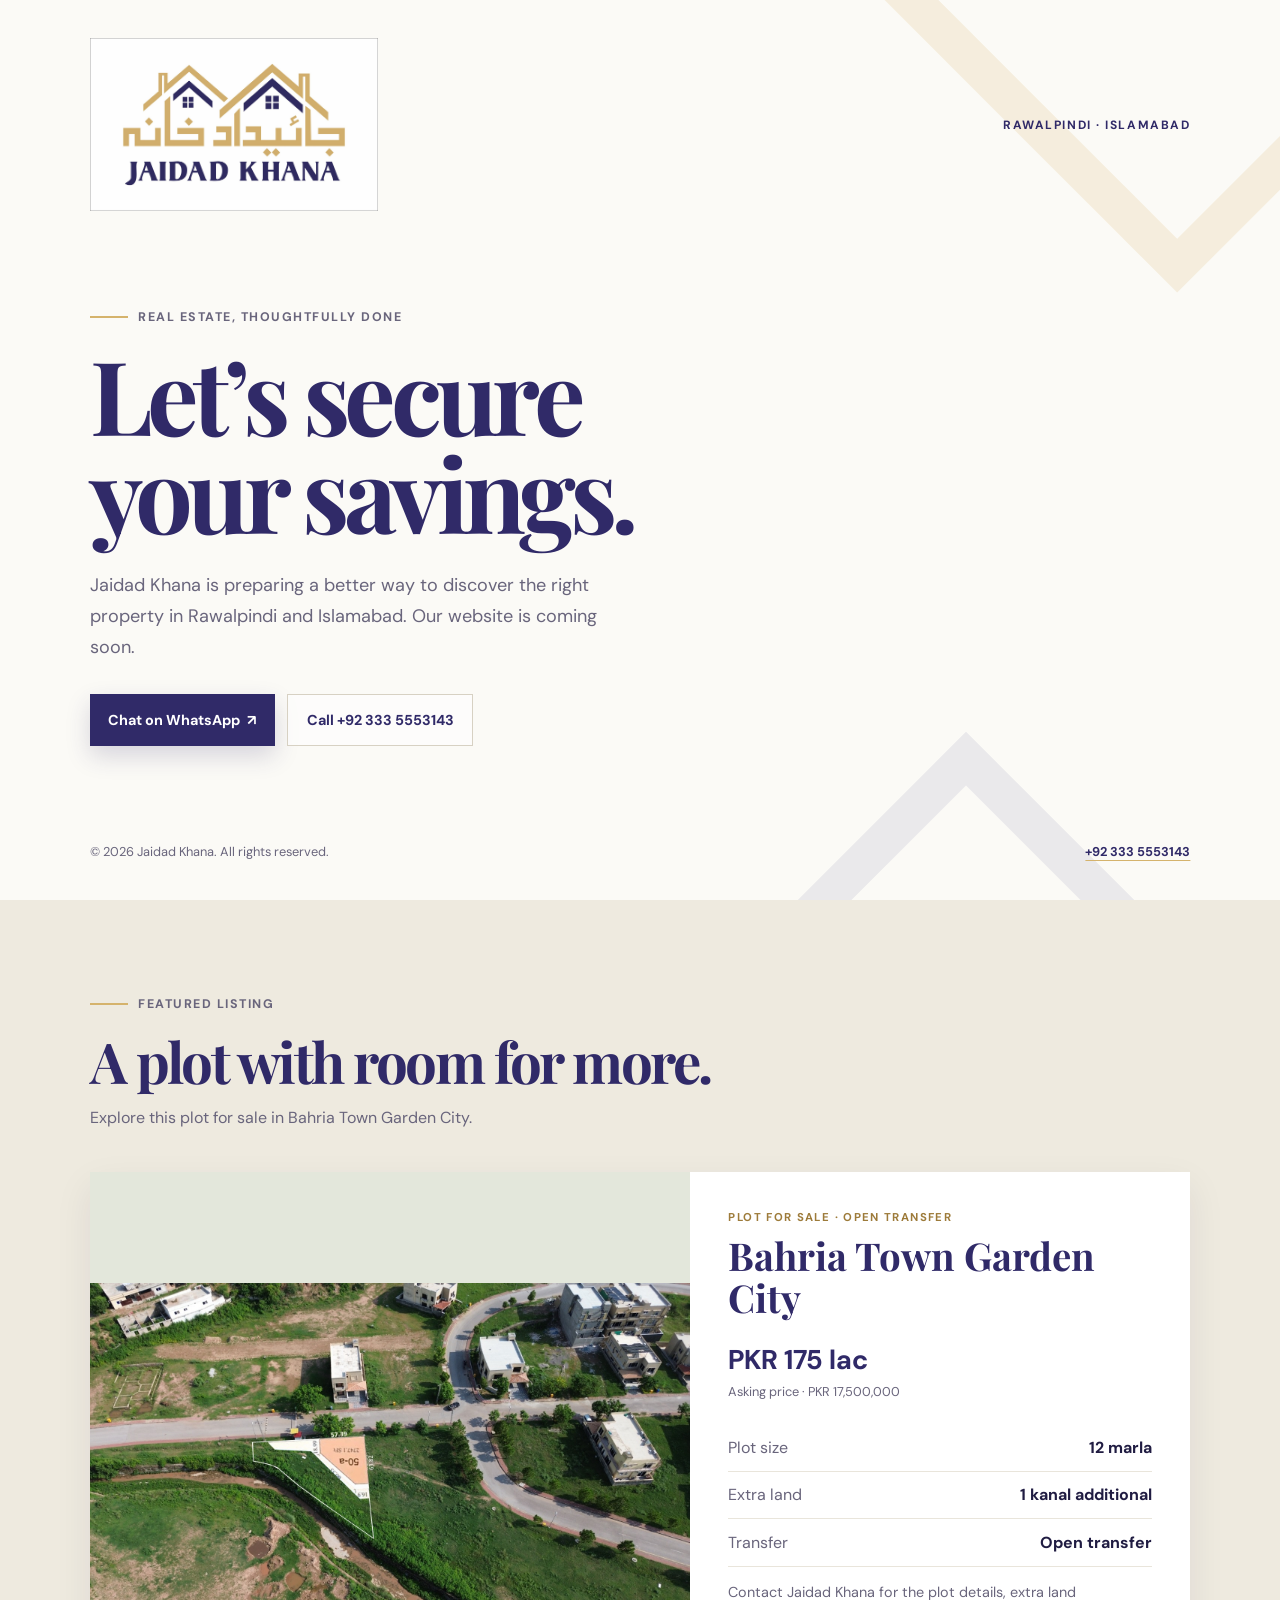
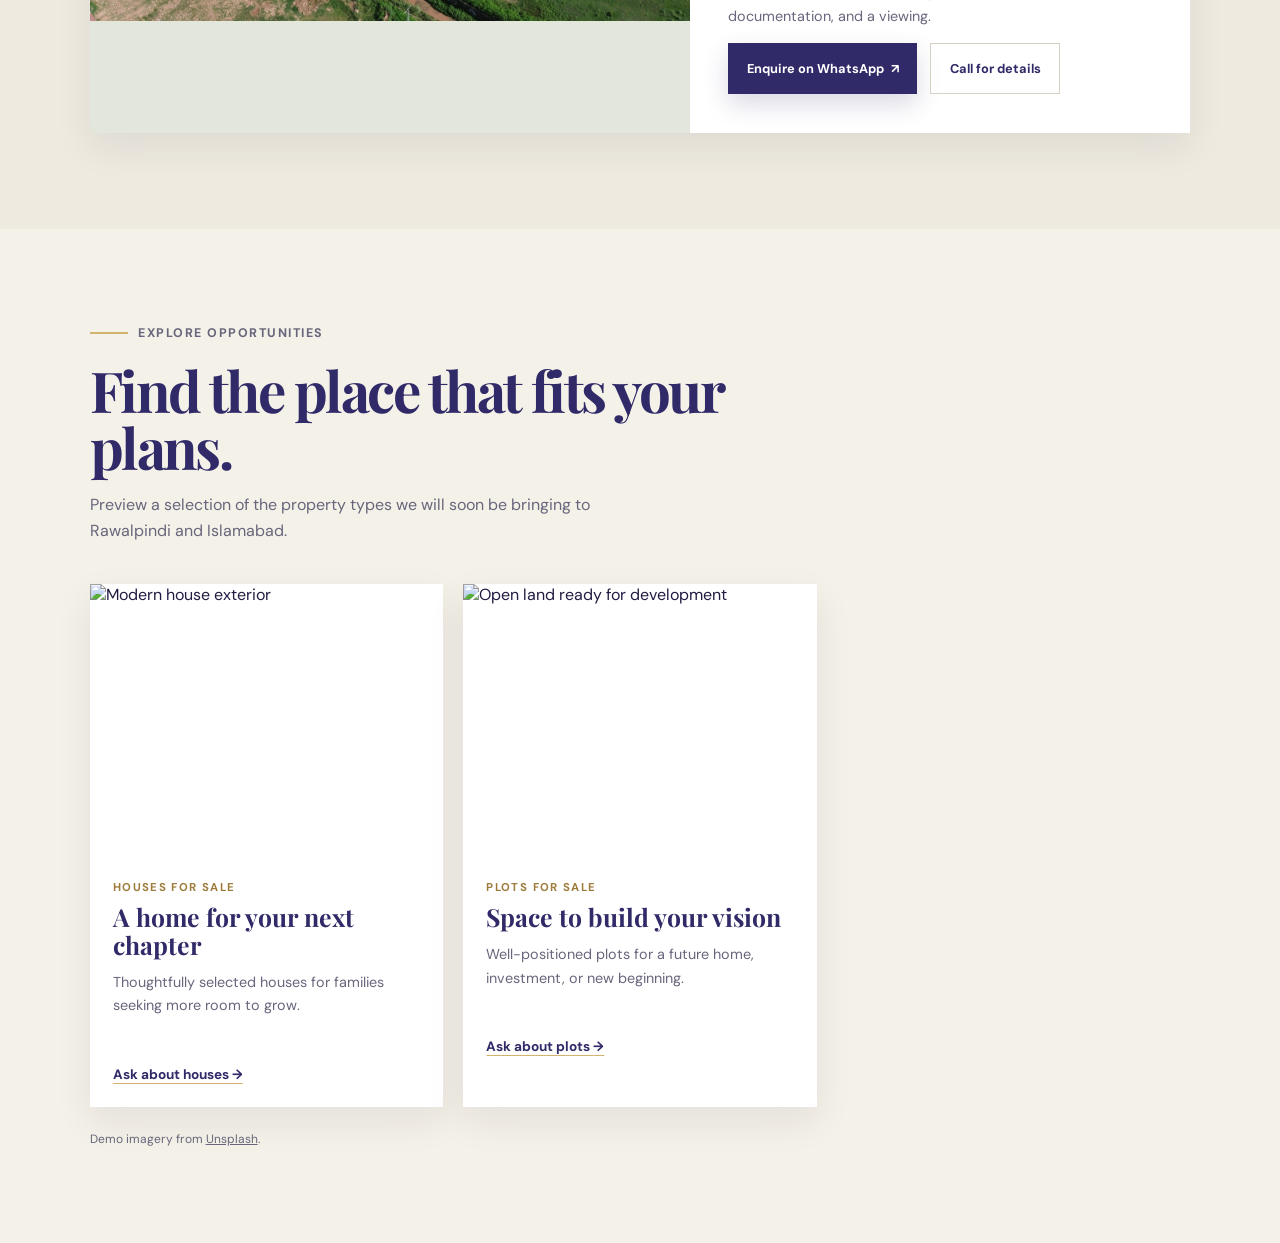
==== commit 27c3d2fa: "Remove Modern city apartment listing" ====
--- a/index.html
+++ b/index.html
@@ -39,7 +39,6 @@
     <section class="listings" aria-labelledby="listings-title">
       <div class="section-heading"><p class="eyebrow"><span></span> Explore opportunities</p><h2 id="listings-title">Find the place that fits your plans.</h2><p>Preview a selection of the property types we will soon be bringing to Rawalpindi and Islamabad.</p></div>
       <div class="property-grid">
-        <article class="property-card"><img src="https://images.unsplash.com/photo-1522708323590-d24dbb6b0267?auto=format&fit=crop&w=1100&q=82" alt="Bright modern apartment interior" /><div class="property-copy"><p class="property-type">Apartments for sale</p><h3>Modern city apartment</h3><p>Contemporary living with light-filled spaces and everyday convenience.</p><a href="https://wa.me/923335553143" target="_blank" rel="noreferrer">Ask about apartments <span aria-hidden="true">→</span></a></div></article>
         <article class="property-card"><img src="https://images.unsplash.com/photo-1600585154340-be6161a56a0c?auto=format&fit=crop&w=1100&q=82" alt="Modern house exterior" /><div class="property-copy"><p class="property-type">Houses for sale</p><h3>A home for your next chapter</h3><p>Thoughtfully selected houses for families seeking more room to grow.</p><a href="https://wa.me/923335553143" target="_blank" rel="noreferrer">Ask about houses <span aria-hidden="true">→</span></a></div></article>
         <article class="property-card"><img src="https://images.unsplash.com/photo-1500382017468-9049fed747ef?auto=format&fit=crop&w=1100&q=82" alt="Open land ready for development" /><div class="property-copy"><p class="property-type">Plots for sale</p><h3>Space to build your vision</h3><p>Well-positioned plots for a future home, investment, or new beginning.</p><a href="https://wa.me/923335553143" target="_blank" rel="noreferrer">Ask about plots <span aria-hidden="true">→</span></a></div></article>
       </div>
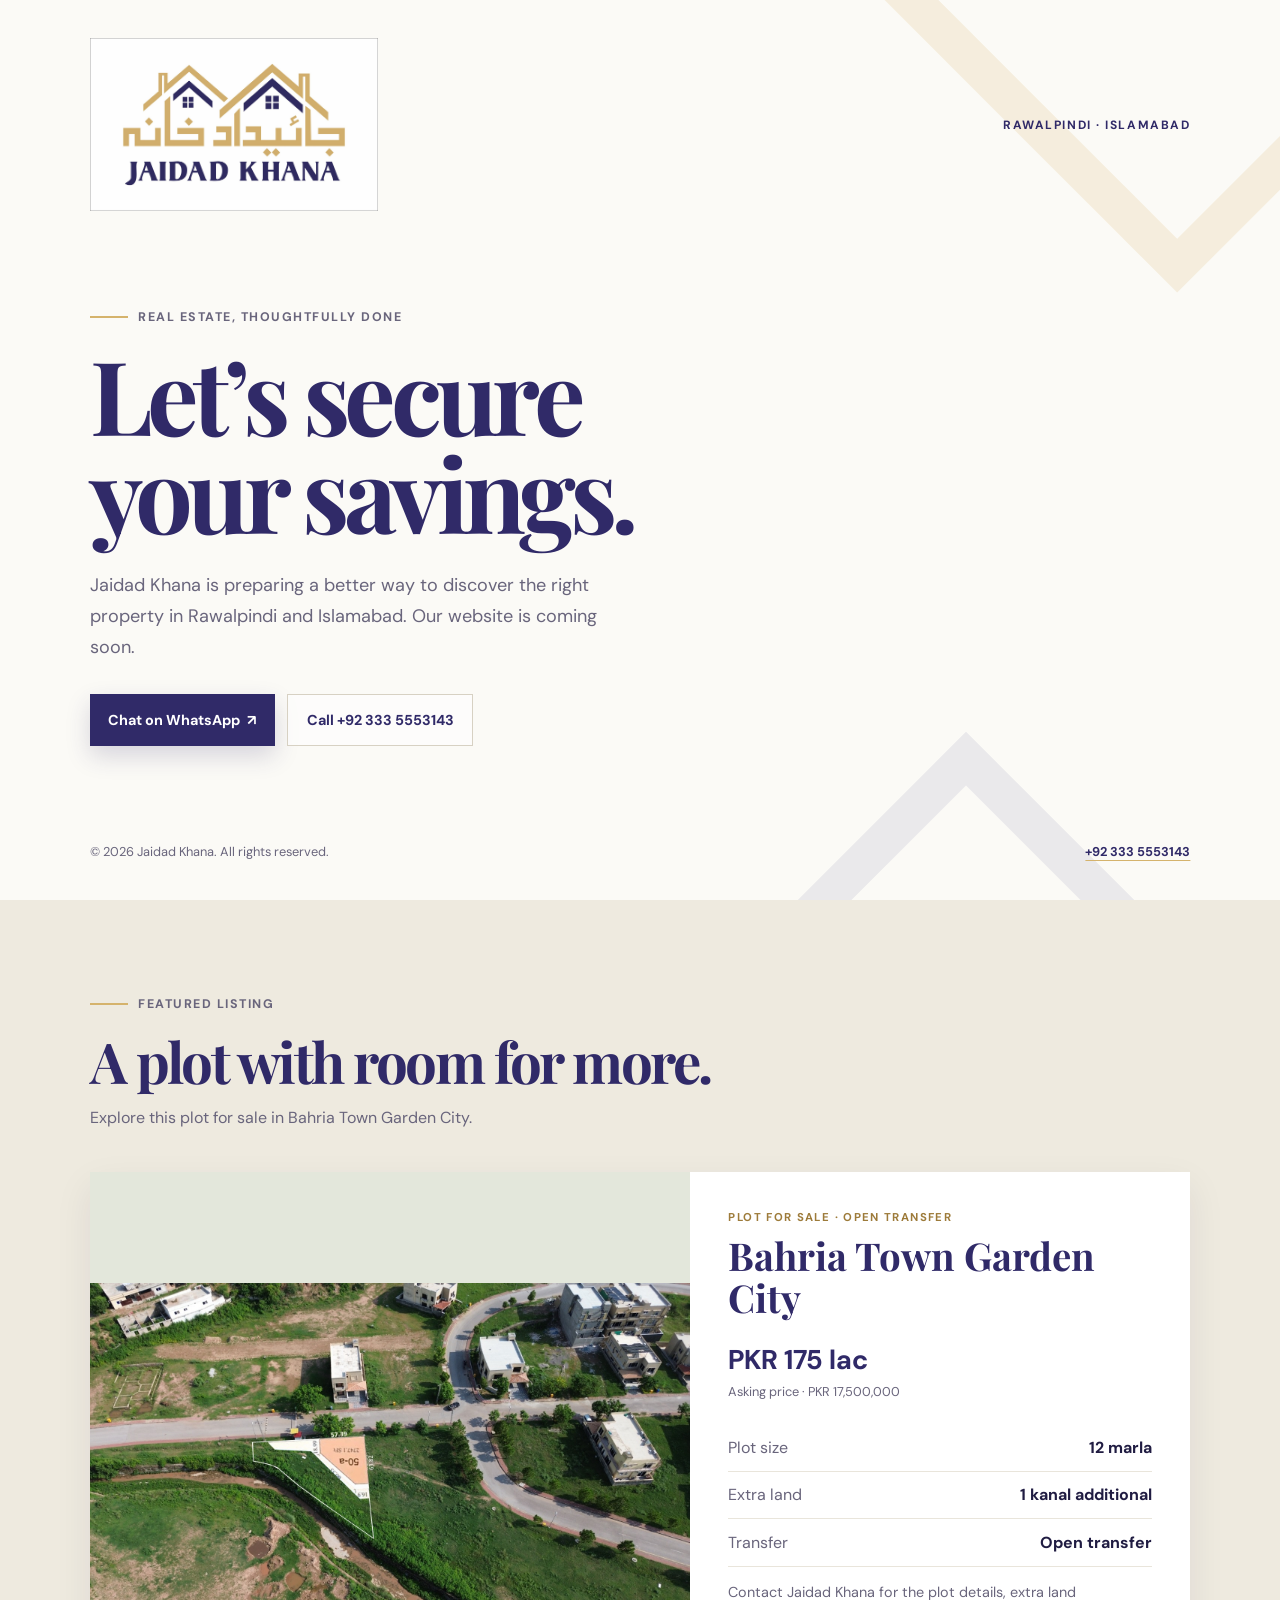
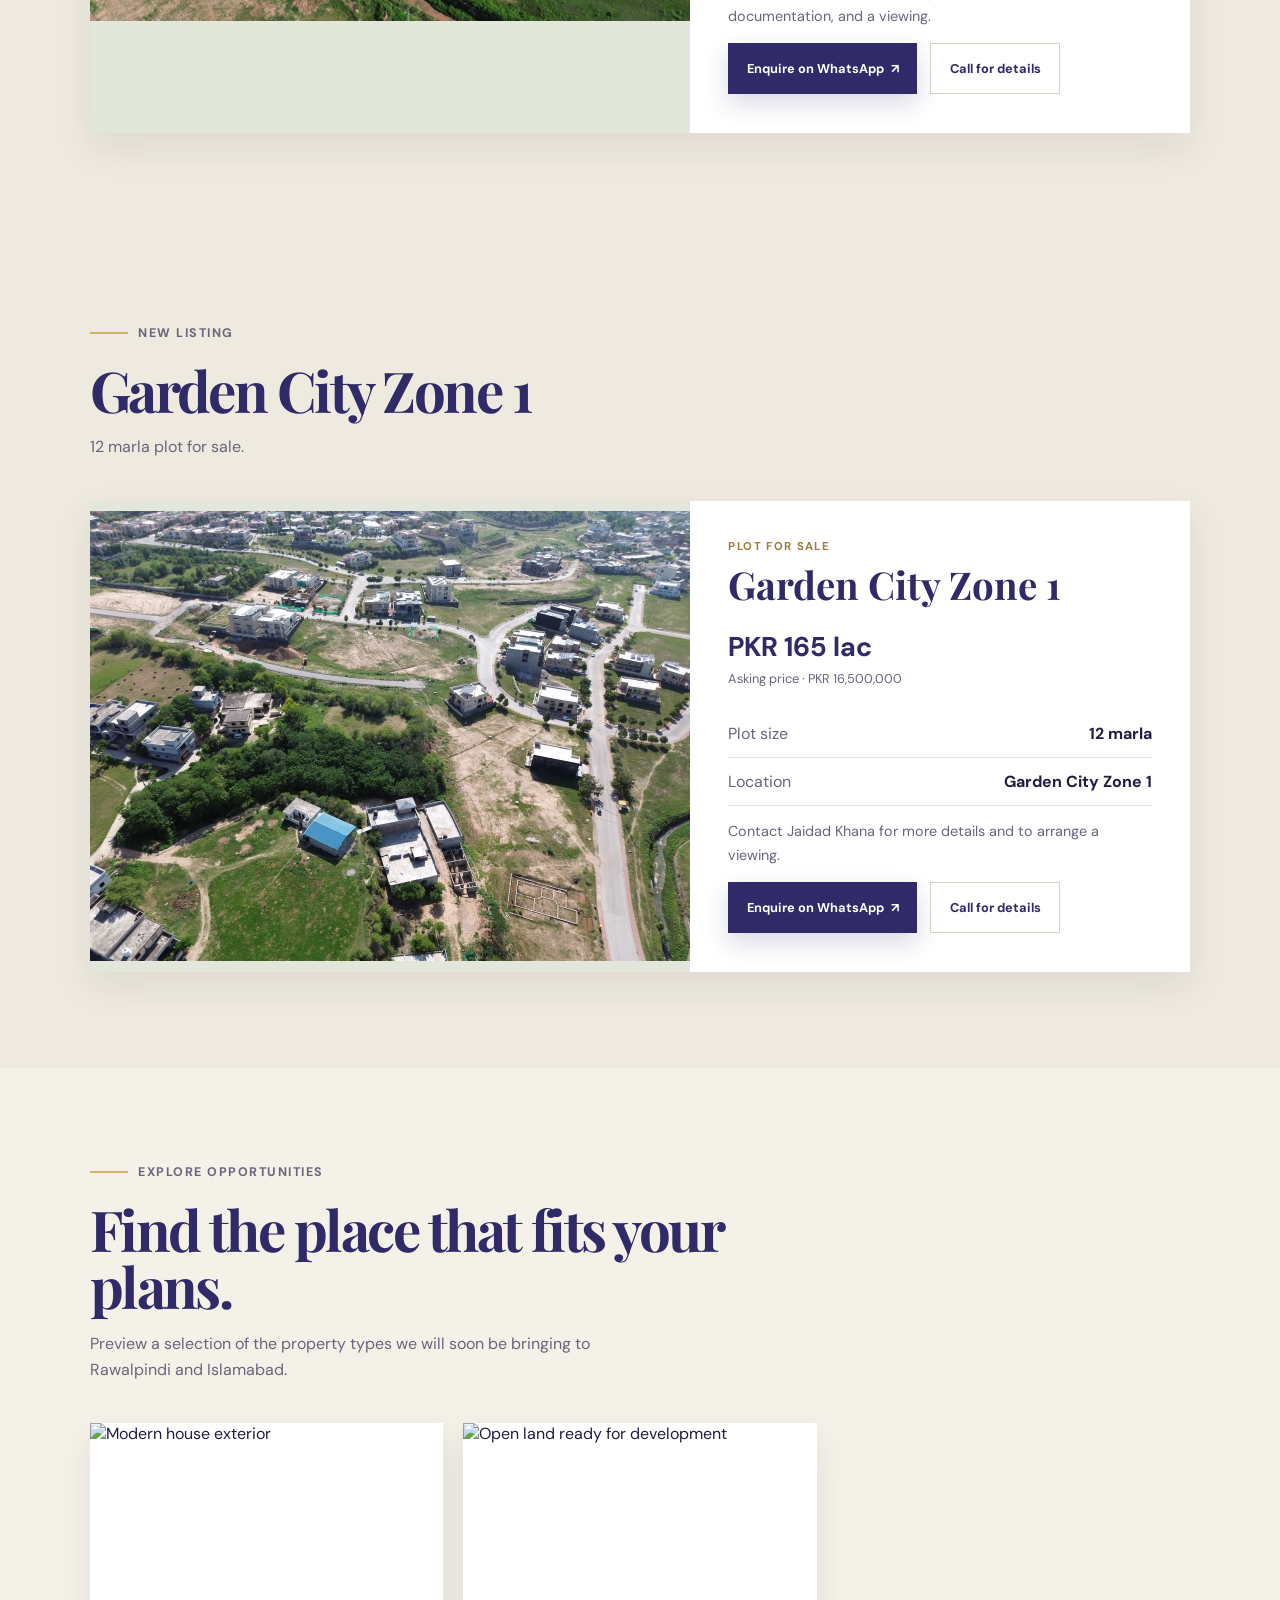
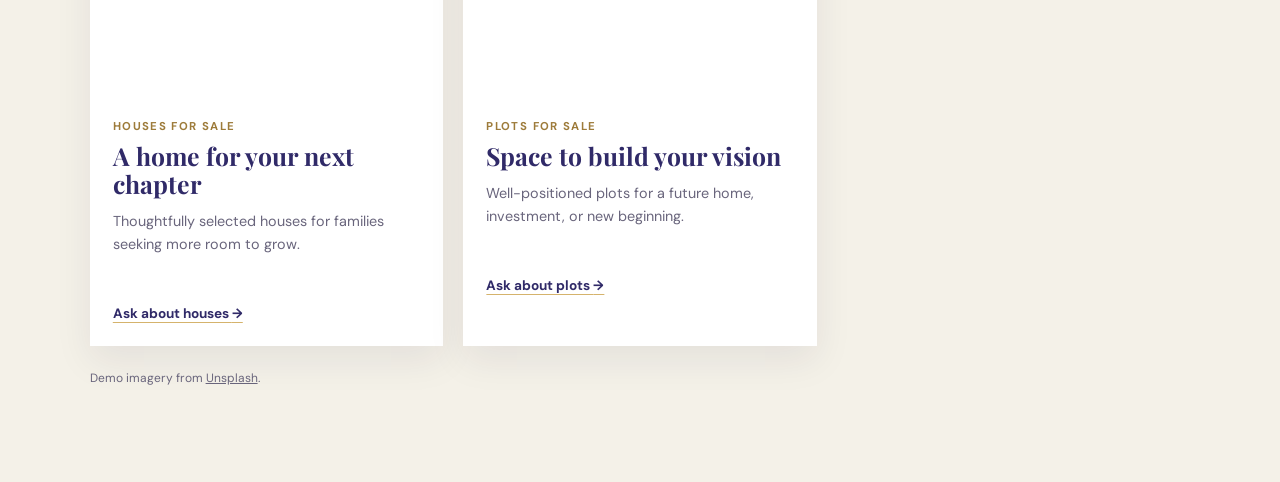
==== commit 0dfe7e06: "Add 12 marla Garden City Zone 1 plot at PKR 165 lac" ====
--- a/index.html
+++ b/index.html
@@ -36,6 +36,20 @@
         </div>
       </article>
     </section>
+    <section class="listings featured-listing" aria-labelledby="zone1-title">
+      <div class="section-heading"><p class="eyebrow"><span></span> New listing</p><h2 id="zone1-title">Garden City Zone 1</h2><p>12 marla plot for sale.</p></div>
+      <article class="featured-property">
+        <a class="plot-photo" href="garden-city-zone1-plot.jpg" target="_blank" rel="noreferrer" aria-label="View full-size aerial photograph of Garden City Zone 1"><img src="garden-city-zone1-plot.jpg" alt="Aerial view of Garden City Zone 1 showing roads, homes, and open plots" loading="lazy" /></a>
+        <div class="featured-copy">
+          <p class="property-type">Plot for sale</p>
+          <h3>Garden City Zone 1</h3>
+          <p class="plot-price">PKR 165 lac <span>Asking price · PKR 16,500,000</span></p>
+          <dl class="plot-details"><div><dt>Plot size</dt><dd>12 marla</dd></div><div><dt>Location</dt><dd>Garden City Zone 1</dd></div></dl>
+          <p class="plot-note">Contact Jaidad Khana for more details and to arrange a viewing.</p>
+          <div class="actions"><a class="button primary" href="https://wa.me/923335553143?text=Hello%2C%20I%27m%20interested%20in%20the%2012%20marla%20Garden%20City%20Zone%201%20plot%20listed%20at%20PKR%20165%20lac." target="_blank" rel="noreferrer">Enquire on WhatsApp <span aria-hidden="true">↗</span></a><a class="button secondary" href="tel:+923335553143">Call for details</a></div>
+        </div>
+      </article>
+    </section>
     <section class="listings" aria-labelledby="listings-title">
       <div class="section-heading"><p class="eyebrow"><span></span> Explore opportunities</p><h2 id="listings-title">Find the place that fits your plans.</h2><p>Preview a selection of the property types we will soon be bringing to Rawalpindi and Islamabad.</p></div>
       <div class="property-grid">
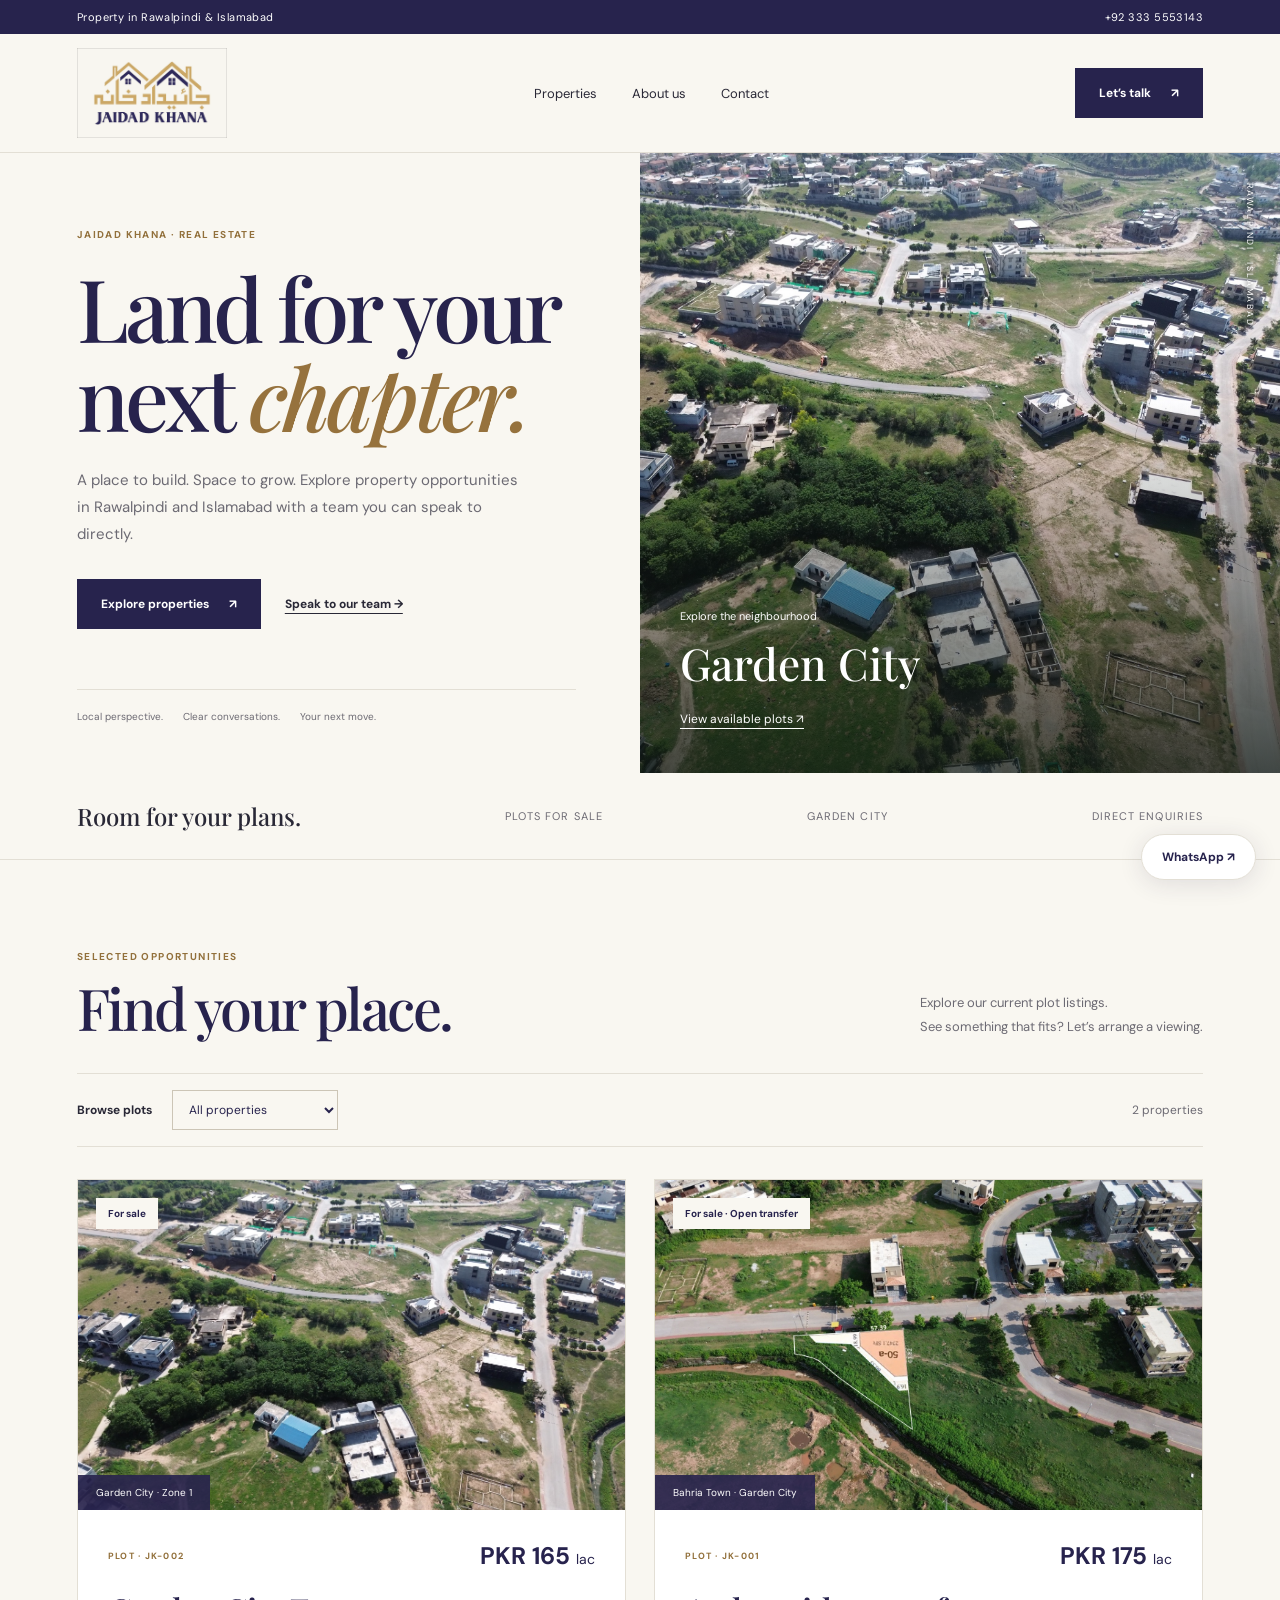
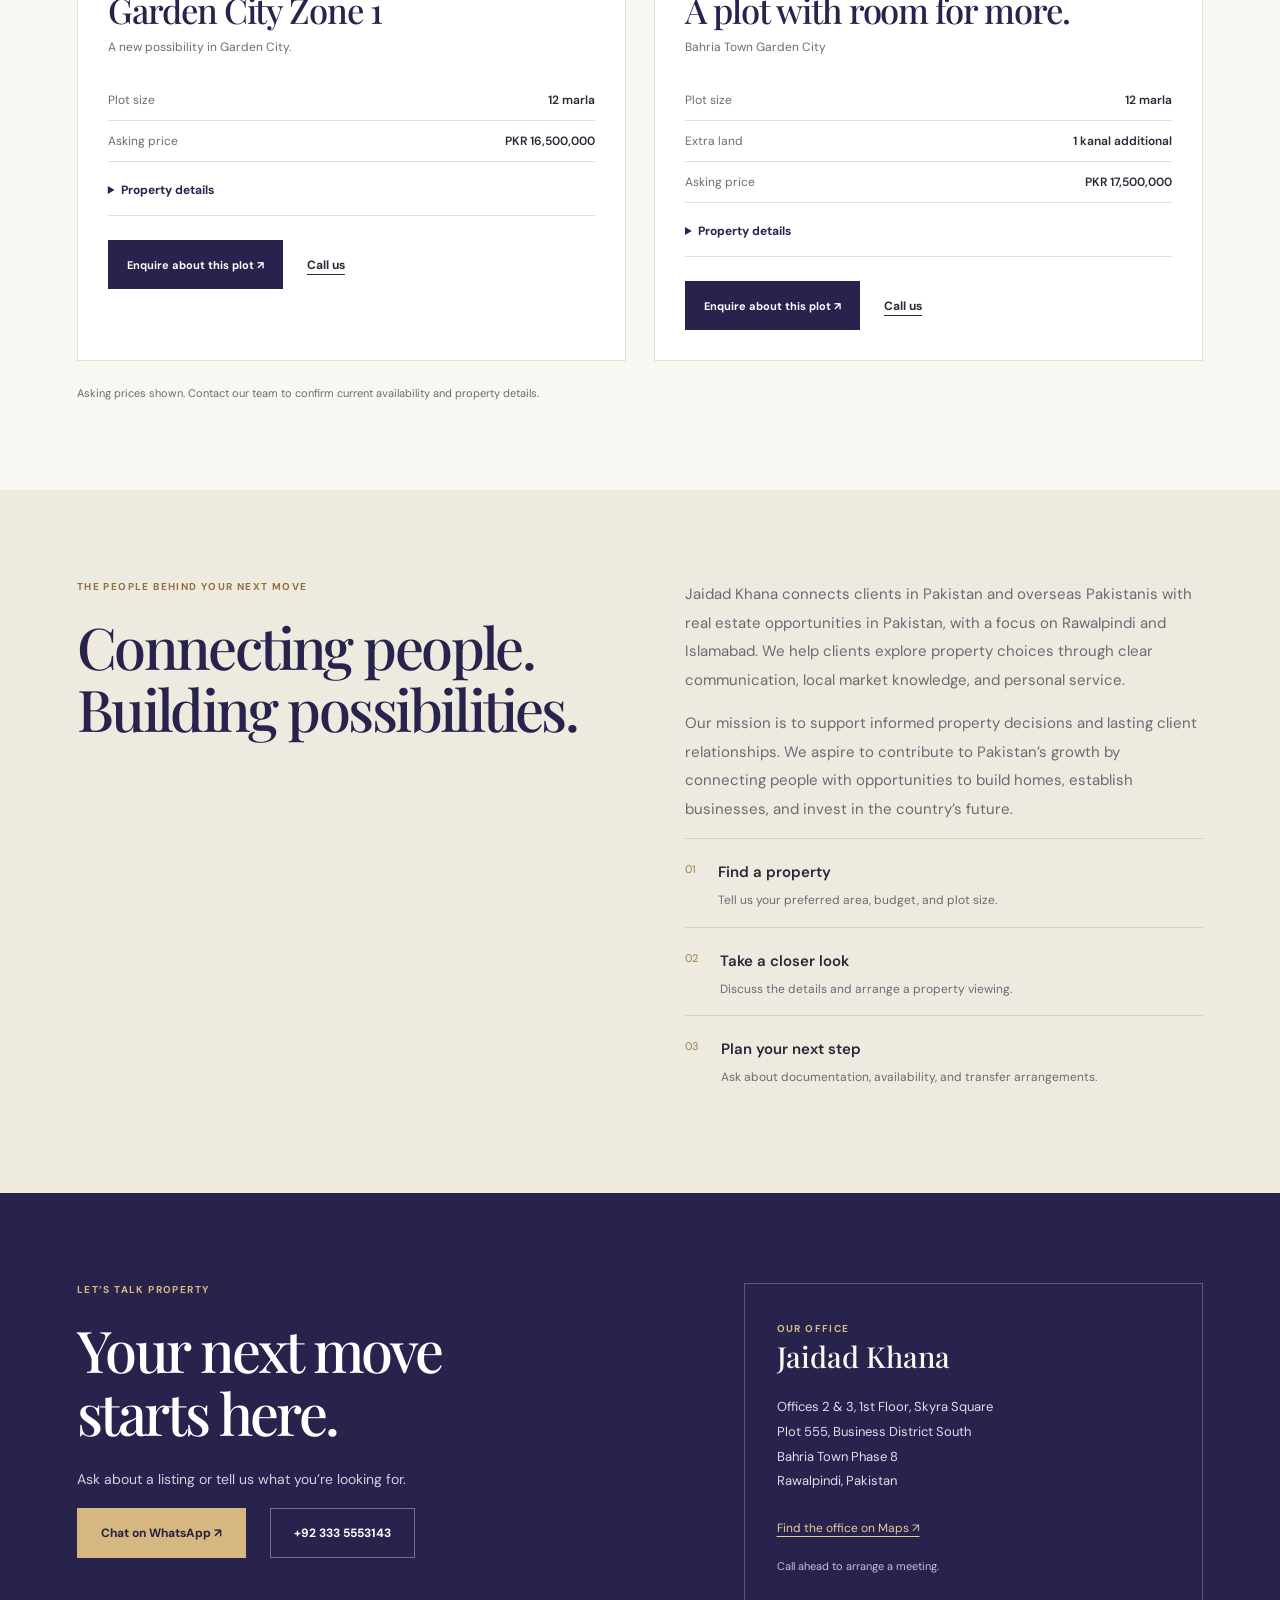
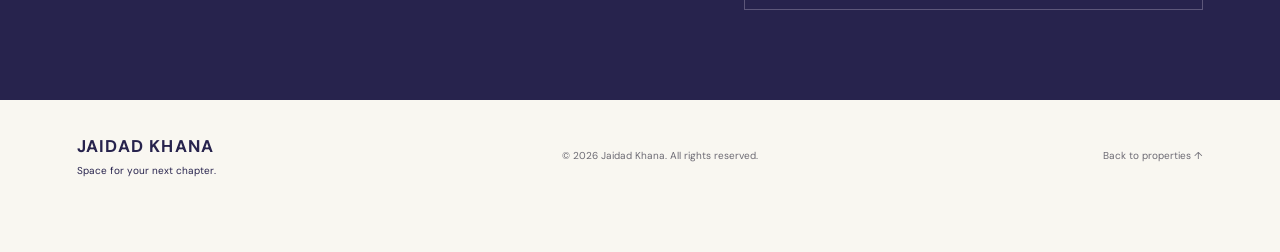
==== commit cf25a927: "Publish professional Jaidad Khana website redesign" ====
--- a/index.html
+++ b/index.html
@@ -1,63 +1,30 @@
-<!doctype html>
-<html lang="en">
-  <head>
-    <meta charset="UTF-8" />
-    <meta name="viewport" content="width=device-width, initial-scale=1.0" />
-    <meta name="description" content="Jaidad Khana — helping you secure your savings through property in Rawalpindi and Islamabad." />
-    <title>Jaidad Khana | Coming Soon</title>
-    <link rel="preconnect" href="https://fonts.googleapis.com" />
-    <link rel="preconnect" href="https://fonts.gstatic.com" crossorigin />
-    <link href="https://fonts.googleapis.com/css2?family=DM+Sans:wght@400;500;600;700&family=Playfair+Display:wght@600;700&display=swap" rel="stylesheet" />
-    <link rel="stylesheet" href="styles.css" />
-  </head>
-  <body>
-    <main class="hero">
-      <div class="line line-one"></div><div class="line line-two"></div>
-      <header><img class="logo" src="logo.jpeg" alt="Jaidad Khana" /><p class="location">Rawalpindi · Islamabad</p></header>
-      <section class="content" aria-labelledby="page-title">
-        <p class="eyebrow"><span></span> Real estate, thoughtfully done</p>
-        <h1 id="page-title">Let’s secure<br />your savings.</h1>
-        <p class="intro">Jaidad Khana is preparing a better way to discover the right property in Rawalpindi and Islamabad. Our website is coming soon.</p>
-        <div class="actions"><a class="button primary" href="https://wa.me/923335553143" target="_blank" rel="noreferrer">Chat on WhatsApp <span aria-hidden="true">↗</span></a><a class="button secondary" href="tel:+923335553143">Call +92 333 5553143</a></div>
-      </section>
-      <footer><span>© <span id="year"></span> Jaidad Khana. All rights reserved.</span><a href="https://wa.me/923335553143" target="_blank" rel="noreferrer">+92 333 5553143</a></footer>
-    </main>
-    <section class="listings featured-listing" aria-labelledby="featured-title">
-      <div class="section-heading"><p class="eyebrow"><span></span> Featured listing</p><h2 id="featured-title">A plot with room for more.</h2><p>Explore this plot for sale in Bahria Town Garden City.</p></div>
-      <article class="featured-property">
-        <a class="plot-photo" href="garden-city-plot.jpeg" target="_blank" rel="noreferrer" aria-label="View full-size aerial photograph of the Garden City plot"><img src="garden-city-plot.jpeg" alt="Aerial photograph of the Bahria Town Garden City plot with an outlined area and plot markings" loading="lazy" width="1600" height="900" /></a>
-        <div class="featured-copy">
-          <p class="property-type">Plot for sale · Open transfer</p>
-          <h3>Bahria Town Garden City</h3>
-          <p class="plot-price">PKR 175 lac <span>Asking price · PKR 17,500,000</span></p>
-          <dl class="plot-details"><div><dt>Plot size</dt><dd>12 marla</dd></div><div><dt>Extra land</dt><dd>1 kanal additional</dd></div><div><dt>Transfer</dt><dd>Open transfer</dd></div></dl>
-          <p class="plot-note">Contact Jaidad Khana for the plot details, extra land documentation, and a viewing.</p>
-          <div class="actions"><a class="button primary" href="https://wa.me/923335553143?text=Hello%2C%20I%27m%20interested%20in%20the%2012%20marla%20Garden%20City%20plot%20with%201%20kanal%20extra%20land%20listed%20at%20PKR%20175%20lac." target="_blank" rel="noreferrer">Enquire on WhatsApp <span aria-hidden="true">↗</span></a><a class="button secondary" href="tel:+923335553143">Call for details</a></div>
-        </div>
-      </article>
-    </section>
-    <section class="listings featured-listing" aria-labelledby="zone1-title">
-      <div class="section-heading"><p class="eyebrow"><span></span> New listing</p><h2 id="zone1-title">Garden City Zone 1</h2><p>12 marla plot for sale.</p></div>
-      <article class="featured-property">
-        <a class="plot-photo" href="garden-city-zone1-plot.jpg" target="_blank" rel="noreferrer" aria-label="View full-size aerial photograph of Garden City Zone 1"><img src="garden-city-zone1-plot.jpg" alt="Aerial view of Garden City Zone 1 showing roads, homes, and open plots" loading="lazy" /></a>
-        <div class="featured-copy">
-          <p class="property-type">Plot for sale</p>
-          <h3>Garden City Zone 1</h3>
-          <p class="plot-price">PKR 165 lac <span>Asking price · PKR 16,500,000</span></p>
-          <dl class="plot-details"><div><dt>Plot size</dt><dd>12 marla</dd></div><div><dt>Location</dt><dd>Garden City Zone 1</dd></div></dl>
-          <p class="plot-note">Contact Jaidad Khana for more details and to arrange a viewing.</p>
-          <div class="actions"><a class="button primary" href="https://wa.me/923335553143?text=Hello%2C%20I%27m%20interested%20in%20the%2012%20marla%20Garden%20City%20Zone%201%20plot%20listed%20at%20PKR%20165%20lac." target="_blank" rel="noreferrer">Enquire on WhatsApp <span aria-hidden="true">↗</span></a><a class="button secondary" href="tel:+923335553143">Call for details</a></div>
-        </div>
-      </article>
-    </section>
-    <section class="listings" aria-labelledby="listings-title">
-      <div class="section-heading"><p class="eyebrow"><span></span> Explore opportunities</p><h2 id="listings-title">Find the place that fits your plans.</h2><p>Preview a selection of the property types we will soon be bringing to Rawalpindi and Islamabad.</p></div>
-      <div class="property-grid">
-        <article class="property-card"><img src="https://images.unsplash.com/photo-1600585154340-be6161a56a0c?auto=format&fit=crop&w=1100&q=82" alt="Modern house exterior" /><div class="property-copy"><p class="property-type">Houses for sale</p><h3>A home for your next chapter</h3><p>Thoughtfully selected houses for families seeking more room to grow.</p><a href="https://wa.me/923335553143" target="_blank" rel="noreferrer">Ask about houses <span aria-hidden="true">→</span></a></div></article>
-        <article class="property-card"><img src="https://images.unsplash.com/photo-1500382017468-9049fed747ef?auto=format&fit=crop&w=1100&q=82" alt="Open land ready for development" /><div class="property-copy"><p class="property-type">Plots for sale</p><h3>Space to build your vision</h3><p>Well-positioned plots for a future home, investment, or new beginning.</p><a href="https://wa.me/923335553143" target="_blank" rel="noreferrer">Ask about plots <span aria-hidden="true">→</span></a></div></article>
-      </div>
-      <p class="photo-credit">Demo imagery from <a href="https://unsplash.com" target="_blank" rel="noreferrer">Unsplash</a>.</p>
-    </section>
-    <script>document.getElementById('year').textContent = new Date().getFullYear();</script>
-  </body>
-</html>
+<!doctype html>
+<html lang="en">
+<head>
+<meta charset="UTF-8"><meta name="viewport" content="width=device-width,initial-scale=1">
+<title>Jaidad Khana | Property in Rawalpindi & Islamabad</title>
+<meta name="description" content="Explore plots for sale in Bahria Town Garden City with Jaidad Khana. View property photos, prices and details, and arrange a viewing in Rawalpindi.">
+<meta name="theme-color" content="#27234d"><link rel="canonical" href="https://jaidadkhana.com/">
+<meta property="og:title" content="Jaidad Khana | Find your next opportunity"><meta property="og:description" content="Explore Garden City plots, real property photos, and clear asking prices. Speak directly with Jaidad Khana."><meta property="og:type" content="website"><meta property="og:url" content="https://jaidadkhana.com/"><meta property="og:image" content="https://jaidadkhana.com/garden-city-zone1-plot.jpg">
+<link rel="preconnect" href="https://fonts.googleapis.com"><link rel="preconnect" href="https://fonts.gstatic.com" crossorigin><link href="https://fonts.googleapis.com/css2?family=DM+Sans:wght@400;500;600;700&family=Playfair+Display:wght@500;600;700&display=swap" rel="stylesheet"><link rel="stylesheet" href="styles.css?v=2">
+</head>
+<body>
+<a class="skip-link" href="#main">Skip to content</a>
+<div class="topbar"><span>Property in Rawalpindi & Islamabad</span><a href="tel:+923335553143">+92 333 5553143</a></div>
+<header class="site-header"><a class="brand" href="#" aria-label="Jaidad Khana home"><img src="logo.jpeg" alt="Jaidad Khana" width="240" height="156"></a><nav aria-label="Main navigation"><a href="#properties">Properties</a><a href="#about">About us</a><a href="#contact">Contact</a></nav><a class="button primary header-cta" href="https://wa.me/923335553143" target="_blank" rel="noopener noreferrer">Let’s talk <span aria-hidden="true">↗</span></a></header>
+<main id="main">
+<section class="hero"><div class="hero-copy"><p class="eyebrow">Jaidad Khana · Real estate</p><h1>Land for your<br>next <em>chapter.</em></h1><p class="intro">A place to build. Space to grow. Explore property opportunities in Rawalpindi and Islamabad with a team you can speak to directly.</p><div class="actions"><a class="button primary" href="#properties">Explore properties <span aria-hidden="true">↗</span></a><a class="text-link" href="tel:+923335553143">Speak to our team →</a></div><div class="hero-bottom"><span>Local perspective.</span><span>Clear conversations.</span><span>Your next move.</span></div></div><div class="hero-visual"><img src="garden-city-zone1-plot.jpg" alt="Aerial view of Garden City’s roads, homes and open land" width="2400" height="1800" fetchpriority="high"><div class="image-label"><span>Explore the neighbourhood</span><strong>Garden City</strong><a href="#properties">View available plots ↗</a></div><span class="vertical-label">RAWALPINDI · ISLAMABAD</span></div></section>
+<div class="focus-strip"><p>Room for your plans.</p><span>Plots for sale</span><span>Garden City</span><span>Direct enquiries</span></div>
+<section class="section properties" id="properties" aria-labelledby="properties-title"><div class="section-heading"><div><p class="eyebrow">Selected opportunities</p><h2 id="properties-title">Find your place.</h2></div><p>Explore our current plot listings.<br>See something that fits? Let’s arrange a viewing.</p></div>
+<div class="listing-toolbar"><label for="property-filter">Browse plots</label><select id="property-filter"><option value="all">All properties</option><option value="165">Up to PKR 165 lac</option><option value="extra">With extra land</option></select><p id="result-count" role="status" aria-live="polite">2 properties</p></div>
+<div class="property-grid">
+<article class="property-card" id="zone1-title" data-price="165" data-extra="false"><div class="property-image"><a href="garden-city-zone1-plot.jpg" target="_blank" rel="noopener noreferrer" aria-label="View full photo of Garden City Zone 1"><img src="garden-city-zone1-plot.jpg" alt="Aerial photograph of Garden City Zone 1" width="2400" height="1800" loading="lazy"></a><span class="badge">For sale</span><span class="image-caption">Garden City · Zone 1</span></div><div class="property-copy"><div class="property-topline"><span class="eyebrow">Plot · JK-002</span><span class="price">PKR 165 <small>lac</small></span></div><h3>Garden City Zone 1</h3><p class="property-subtitle">A new possibility in Garden City.</p><dl><div><dt>Plot size</dt><dd>12 marla</dd></div><div><dt>Asking price</dt><dd>PKR 16,500,000</dd></div></dl><details><summary>Property details</summary><p>12 marla plot for sale in Garden City Zone 1. Contact our team for the exact plot location, documentation details, and viewing arrangements.</p></details><div class="card-actions"><a class="button primary" href="https://wa.me/923335553143?text=Hello%2C%20I%27m%20interested%20in%20JK-002%2C%20the%2012%20marla%20Garden%20City%20Zone%201%20plot%20at%20PKR%20165%20lac." target="_blank" rel="noopener noreferrer">Enquire about this plot ↗</a><a class="text-link" href="tel:+923335553143">Call us</a></div></div></article>
+<article class="property-card" id="featured-title" data-price="175" data-extra="true"><div class="property-image"><a href="garden-city-plot.jpeg" target="_blank" rel="noopener noreferrer" aria-label="View full annotated photo of the Garden City plot"><img src="garden-city-plot.jpeg" alt="Garden City plot aerial photo with the supplied plot outline and markings" width="1600" height="900" loading="lazy"></a><span class="badge">For sale · Open transfer</span><span class="image-caption">Bahria Town · Garden City</span></div><div class="property-copy"><div class="property-topline"><span class="eyebrow">Plot · JK-001</span><span class="price">PKR 175 <small>lac</small></span></div><h3>A plot with room for more.</h3><p class="property-subtitle">Bahria Town Garden City</p><dl><div><dt>Plot size</dt><dd>12 marla</dd></div><div><dt>Extra land</dt><dd>1 kanal additional</dd></div><div><dt>Asking price</dt><dd>PKR 17,500,000</dd></div></dl><details><summary>Property details</summary><p>12 marla plot with 1 kanal of additional land, offered with open transfer. Speak to Jaidad Khana about the plot details, extra land documentation, and a viewing.</p></details><div class="card-actions"><a class="button primary" href="https://wa.me/923335553143?text=Hello%2C%20I%27m%20interested%20in%20JK-001%2C%20the%2012%20marla%20Garden%20City%20plot%20with%201%20kanal%20extra%20land%20at%20PKR%20175%20lac." target="_blank" rel="noopener noreferrer">Enquire about this plot ↗</a><a class="text-link" href="tel:+923335553143">Call us</a></div></div></article>
+</div><p class="listing-note">Asking prices shown. Contact our team to confirm current availability and property details.</p></section>
+<section class="about section" id="about"><div class="about-heading"><p class="eyebrow">The people behind your next move</p><h2>Connecting people.<br>Building possibilities.</h2></div><div class="about-copy"><p>Jaidad Khana connects clients in Pakistan and overseas Pakistanis with real estate opportunities in Pakistan, with a focus on Rawalpindi and Islamabad. We help clients explore property choices through clear communication, local market knowledge, and personal service.</p><p>Our mission is to support informed property decisions and lasting client relationships. We aspire to contribute to Pakistan’s growth by connecting people with opportunities to build homes, establish businesses, and invest in the country’s future.</p><div class="service-row"><span>01</span><div><h3>Find a property</h3><p>Tell us your preferred area, budget, and plot size.</p></div></div><div class="service-row"><span>02</span><div><h3>Take a closer look</h3><p>Discuss the details and arrange a property viewing.</p></div></div><div class="service-row"><span>03</span><div><h3>Plan your next step</h3><p>Ask about documentation, availability, and transfer arrangements.</p></div></div></div></section>
+<section class="contact section" id="contact"><div><p class="eyebrow">Let’s talk property</p><h2>Your next move<br>starts here.</h2><p>Ask about a listing or tell us what you’re looking for.</p><div class="actions"><a class="button gold" href="https://wa.me/923335553143" target="_blank" rel="noopener noreferrer">Chat on WhatsApp ↗</a><a class="button light-outline" href="tel:+923335553143">+92 333 5553143</a></div></div><div class="office-card"><span class="eyebrow">Our office</span><h3>Jaidad Khana</h3><address>Offices 2 & 3, 1st Floor, Skyra Square<br>Plot 555, Business District South<br>Bahria Town Phase 8<br>Rawalpindi, Pakistan</address><a href="https://www.google.com/maps/search/?api=1&query=Skyra%20Square%20Plot%20555%20Business%20District%20South%20Bahria%20Town%20Phase%208%20Rawalpindi" target="_blank" rel="noopener noreferrer">Find the office on Maps ↗</a><p>Call ahead to arrange a meeting.</p></div></section>
+</main>
+<footer><a class="footer-brand" href="#">JAIDAD KHANA<span>Space for your next chapter.</span></a><p>© <span id="year">2026</span> Jaidad Khana. All rights reserved.</p><a href="#properties">Back to properties ↑</a></footer>
+<a class="floating-contact" href="https://wa.me/923335553143" target="_blank" rel="noopener noreferrer" aria-label="Chat with Jaidad Khana on WhatsApp">WhatsApp ↗</a>
+<script src="script.js"></script>
+</body></html>
--- a/styles.css
+++ b/styles.css
@@ -1,55 +1 @@
-:root { --navy: #302a68; --gold: #d5b36c; --cream: #fbfaf6; --ink: #201c42; --muted: #69657c; }
-* { box-sizing: border-box; }
-body { margin: 0; color: var(--ink); background: var(--cream); font-family: "DM Sans", sans-serif; }
-.hero { isolation: isolate; min-height: 100svh; overflow: hidden; position: relative; display: flex; flex-direction: column; padding: 2.4rem 7vw 2.5rem; }
-header, footer { position: relative; z-index: 1; display: flex; justify-content: space-between; align-items: center; gap: 1.5rem; }
-.logo { display: block; width: min(18rem, 42vw); mix-blend-mode: multiply; }
-.location { margin: 0; color: var(--navy); font-size: .75rem; font-weight: 700; letter-spacing: .13em; text-transform: uppercase; white-space: nowrap; }
-.content { position: relative; z-index: 1; max-width: 720px; margin: auto 0; padding: 2.5rem 0; }
-.eyebrow { display: flex; align-items: center; gap: .65rem; margin: 0 0 1.25rem; color: var(--muted); font-size: .78rem; font-weight: 700; letter-spacing: .12em; text-transform: uppercase; }
-.eyebrow span { width: 2.4rem; height: 2px; background: var(--gold); }
-h1 { margin: 0; color: var(--navy); font: 700 clamp(3.6rem, 8vw, 7rem)/.96 "Playfair Display", Georgia, serif; letter-spacing: -.055em; }
-.intro { max-width: 545px; margin: 1.8rem 0 2rem; color: var(--muted); font-size: clamp(1rem, 1.5vw, 1.13rem); line-height: 1.7; }
-.actions { display: flex; flex-wrap: wrap; gap: .8rem; }
-.button { display: inline-flex; align-items: center; justify-content: center; gap: .45rem; min-height: 3.2rem; padding: .8rem 1.15rem; text-decoration: none; font-size: .9rem; font-weight: 700; transition: transform .2s, background .2s, color .2s; }
-.button:hover { transform: translateY(-2px); }
-.primary { color: white; background: var(--navy); box-shadow: 0 10px 24px rgba(48, 42, 104, .18); }
-.primary:hover { background: var(--gold); color: var(--ink); }
-.secondary { border: 1px solid #d7d1c3; color: var(--navy); background: rgba(255,255,255,.58); }
-.secondary:hover { border-color: var(--gold); background: #fff; }
-footer { color: var(--muted); font-size: .8rem; }
-footer a { color: var(--navy); font-weight: 700; text-decoration-color: var(--gold); text-underline-offset: .25rem; }
-.line { z-index: -1; position: absolute; border: clamp(20px, 3vw, 50px) solid var(--gold); opacity: .18; transform: rotate(45deg); }
-.line-one { width: min(38vw, 560px); height: min(38vw, 560px); top: -23vw; right: -11vw; }
-.line-two { width: min(25vw, 360px); height: min(25vw, 360px); bottom: -17vw; right: 12vw; border-color: var(--navy); opacity: .08; }
-.listings { padding: 6rem 7vw; background: #f4f1e8; }
-.section-heading { max-width: 690px; margin-bottom: 2.5rem; }
-.section-heading h2 { margin: 0; color: var(--navy); font: 700 clamp(2.2rem, 4.4vw, 4rem)/1.02 "Playfair Display", Georgia, serif; letter-spacing: -.045em; }
-.section-heading > p:last-child { max-width: 570px; margin: 1rem 0 0; color: var(--muted); line-height: 1.65; }
-.property-grid { display: grid; grid-template-columns: repeat(3, minmax(0, 1fr)); gap: 1.25rem; }
-.property-card { overflow: hidden; background: #fff; box-shadow: 0 14px 35px rgba(35, 27, 68, .08); }
-.property-card img { display: block; width: 100%; height: 17rem; object-fit: cover; }
-.property-copy { padding: 1.45rem; }
-.property-type { margin: 0 0 .55rem; color: #9d7b3a; font-size: .71rem; font-weight: 700; letter-spacing: .12em; text-transform: uppercase; }
-.property-copy h3 { margin: 0; color: var(--navy); font: 700 1.55rem/1.1 "Playfair Display", Georgia, serif; }
-.property-copy > p:not(.property-type) { min-height: 4.5rem; margin: .8rem 0 1.25rem; color: var(--muted); font-size: .9rem; line-height: 1.6; }
-.property-copy a { color: var(--navy); font-size: .85rem; font-weight: 700; text-decoration-color: var(--gold); text-underline-offset: .28rem; }
-.featured-listing { background: #eeeadf; }
-.featured-property { display: grid; grid-template-columns: 1.2fr 1fr; overflow: hidden; background: #fff; box-shadow: 0 14px 35px rgba(35, 27, 68, .08); }
-.plot-photo { display: flex; align-items: center; background: #e3e7db; }
-.plot-photo img { display: block; width: 100%; height: auto; }
-.featured-copy { padding: clamp(1.5rem, 3vw, 3rem); }
-.featured-copy h3 { margin: 0; color: var(--navy); font: 700 clamp(1.8rem, 3vw, 2.6rem)/1.1 "Playfair Display", Georgia, serif; }
-.plot-price { margin: 1.5rem 0; color: var(--navy); font-size: 1.7rem; font-weight: 700; }
-.plot-price span { display: block; margin-top: .35rem; color: var(--muted); font-size: .8rem; font-weight: 400; }
-.plot-details { margin: 0; }
-.plot-details div { display: flex; justify-content: space-between; gap: 1rem; padding: .8rem 0; border-bottom: 1px solid #e9e5db; }
-.plot-details dt { color: var(--muted); }
-.plot-details dd { margin: 0; font-weight: 700; text-align: right; }
-.plot-note { color: var(--muted); font-size: .9rem; line-height: 1.65; }
-.featured-property .button { font-size: .8rem; }
-@media (max-width: 1000px) { .featured-property { grid-template-columns: 1fr; } }
-.photo-credit { margin: 1.5rem 0 0; color: var(--muted); font-size: .75rem; }
-.photo-credit a { color: inherit; }
-@media (max-width: 850px) { .property-grid { grid-template-columns: 1fr; max-width: 35rem; } .property-card img { height: 15rem; } .property-copy > p:not(.property-type) { min-height: 0; } }
-@media (max-width: 650px) { .hero { padding: 1.3rem 1.4rem 2rem; } header { align-items: flex-start; flex-direction: column; gap: .1rem; } .logo { width: 13.5rem; } .content { padding: 4rem 0; } .location { font-size: .67rem; } .actions { flex-direction: column; align-items: stretch; } footer { align-items: flex-start; flex-direction: column; gap: .45rem; } .line-one { width: 80vw; height: 80vw; top: -42vw; right: -37vw; } .line-two { width: 58vw; height: 58vw; bottom: -30vw; right: -16vw; } .listings { padding: 4rem 1.4rem; } }
+:root{--navy:#27234d;--gold:#bd9656;--cream:#f9f7f1;--ink:#292836;--muted:#6c6a73;--line:#e3dfd5}*{box-sizing:border-box}html{scroll-behavior:smooth;scroll-padding-top:30px}body{margin:0;background:var(--cream);color:var(--ink);font-family:"DM Sans",sans-serif}a{color:inherit}img{max-width:100%;display:block}button,select{font:inherit}a,button,select,summary{-webkit-tap-highlight-color:transparent}:focus-visible{outline:3px solid var(--gold);outline-offset:5px}.skip-link{position:fixed;top:-100px;left:20px;z-index:10;background:#fff;padding:15px}.skip-link:focus{top:10px}.topbar{padding:10px 6vw;display:flex;justify-content:space-between;background:var(--navy);color:#fff;font-size:11px;letter-spacing:.04em}.topbar a{text-decoration:none}.site-header{display:flex;align-items:center;justify-content:space-between;padding:14px 6vw;gap:25px;border-bottom:1px solid var(--line)}.brand{width:151px;flex-shrink:0}.brand img{width:100%;height:90px;object-fit:contain;mix-blend-mode:multiply}nav{display:flex;gap:35px}nav a{text-decoration:none;font-size:13px}nav a:hover{color:#8b6730}.button{display:inline-flex;align-items:center;justify-content:center;gap:20px;padding:16px 23px;min-height:49px;font-size:12px;font-weight:700;text-decoration:none;border:1px solid transparent;transition:background .2s,transform .2s}.button:hover{transform:translateY(-2px)}.primary{background:var(--navy);color:#fff}.primary:hover{background:#41396c}.hero{display:grid;grid-template-columns:1fr 1fr;min-height:620px}.hero-copy{padding:65px 5vw 40px 6vw;display:flex;flex-direction:column;justify-content:center}.eyebrow{text-transform:uppercase;letter-spacing:.14em;font-size:10px;font-weight:700;color:#92703b;margin:0 0 22px}h1,h2,h3,p{margin-top:0}h1,h2{font-family:"Playfair Display",Georgia,serif;letter-spacing:-.045em;font-weight:500}h1{font-size:clamp(60px,6.8vw,106px);line-height:1.02;color:var(--navy);margin-bottom:26px}h1 em{font-weight:500;color:#96723d}.intro{font-size:15px;line-height:1.8;color:var(--muted);max-width:455px}.actions{display:flex;align-items:center;flex-wrap:wrap;gap:24px;margin-top:16px}.text-link{font-size:12px;font-weight:700;text-underline-offset:5px}.hero-bottom{display:flex;flex-wrap:wrap;gap:20px;margin-top:60px;padding-top:20px;border-top:1px solid var(--line);font-size:10px;color:var(--muted)}.hero-visual{position:relative;min-height:550px;overflow:hidden}.hero-visual>img{width:100%;height:100%;position:absolute;object-fit:cover;object-position:60% center}.hero-visual:after{content:"";position:absolute;inset:40% 0 0;background:linear-gradient(transparent,rgba(15,25,20,.75));pointer-events:none}.image-label{position:absolute;left:40px;bottom:45px;z-index:1;color:#fff}.image-label span{font-size:11px}.image-label strong{display:block;font:500 44px "Playfair Display",serif;margin:8px 0 15px}.image-label a{font-size:12px;text-underline-offset:5px}.vertical-label{position:absolute;top:30px;right:24px;writing-mode:vertical-rl;font-size:9px;letter-spacing:.2em;color:#fff;text-shadow:0 1px 5px #000}.focus-strip{display:flex;align-items:center;justify-content:space-between;padding:27px 6vw;border-bottom:1px solid var(--line);gap:20px}.focus-strip p{margin:0;font:500 24px "Playfair Display",serif}.focus-strip span{font-size:11px;color:var(--muted);text-transform:uppercase;letter-spacing:.1em}.section{padding:90px 6vw}.section-heading{display:flex;justify-content:space-between;align-items:flex-end;gap:30px;margin-bottom:35px}h2{font-size:clamp(40px,4.5vw,64px);line-height:1.08;color:var(--navy);margin-bottom:0}.section-heading .eyebrow{margin-bottom:13px}.section-heading>p{font-size:13px;line-height:1.8;color:var(--muted);margin:0}.listing-toolbar{display:flex;align-items:center;gap:20px;border-top:1px solid var(--line);border-bottom:1px solid var(--line);padding:16px 0;margin-bottom:32px;font-size:12px}.listing-toolbar label{font-weight:700}.listing-toolbar select{background:transparent;border:1px solid #ccc5b6;border-radius:0;padding:10px 35px 10px 12px;color:var(--navy);max-width:100%}.listing-toolbar p{margin:0 0 0 auto;color:var(--muted)}.property-grid{display:grid;grid-template-columns:1fr 1fr;gap:28px}.property-card{background:#fff;border:1px solid var(--line);scroll-margin-top:25px}.property-card[hidden]{display:none}.property-image{position:relative;overflow:hidden}.property-image img{width:100%;height:330px;object-fit:cover;transition:transform .5s}.property-image a:hover img{transform:scale(1.035)}.badge{position:absolute;top:18px;left:18px;padding:9px 12px;background:var(--cream);color:var(--navy);font-size:10px;font-weight:700;pointer-events:none}.image-caption{position:absolute;bottom:0;left:0;background:rgba(39,35,77,.9);color:#fff;padding:11px 18px;font-size:10px;pointer-events:none}.property-copy{padding:30px}.property-topline{display:flex;justify-content:space-between;align-items:center;gap:10px;margin-bottom:20px}.property-topline .eyebrow{margin:0;font-size:9px}.price{font-size:24px;font-weight:700;color:var(--navy);white-space:nowrap}.price small{font-size:14px;font-weight:400}.property-copy h3{font:500 clamp(26px,2.7vw,37px)/1.1 "Playfair Display",serif;letter-spacing:-.03em;color:var(--navy);margin-bottom:10px}.property-subtitle{font-size:12px;color:var(--muted)}dl{margin:25px 0 20px}dl div{display:flex;justify-content:space-between;gap:18px;padding:12px 0;border-bottom:1px solid var(--line);font-size:12px}dt{color:var(--muted)}dd{margin:0;font-weight:600;text-align:right}details{border-bottom:1px solid var(--line);padding-bottom:17px;font-size:12px}summary{cursor:pointer;color:var(--navy);font-weight:700}details p{line-height:1.8;margin:14px 0 0;color:var(--muted)}.card-actions{display:flex;align-items:center;flex-wrap:wrap;gap:24px;margin-top:24px}.card-actions .button{font-size:11px;padding:14px 18px}.listing-note{font-size:11px;color:var(--muted);margin:25px 0 0}.about{display:grid;grid-template-columns:1fr 1fr;gap:7vw;background:#eeeae0}.about-copy>p{font-size:15px;line-height:1.9;color:var(--muted)}.service-row{display:flex;gap:22px;border-top:1px solid #d6d0c3;padding:23px 0 4px}.service-row>span{color:#9c7b46;font-size:11px}.service-row h3{font-size:15px;margin-bottom:8px;font-weight:600}.service-row p{font-size:12px;line-height:1.7;color:var(--muted)}.contact{background:var(--navy);color:#f9f7f1;display:grid;grid-template-columns:1.2fr 1fr;gap:9vw}.contact h2{color:#fff;margin-bottom:24px}.contact .eyebrow{color:#d9ba83}.contact>div>p:not(.eyebrow){font-size:14px;color:#d3cede;line-height:1.8}.gold{background:#d6b77f;color:#25213f}.gold:hover{background:#e7cb9b}.light-outline{color:#fff;border-color:#756f8e}.office-card{padding:32px;border:1px solid #5d577a;align-self:center}.office-card h3{font:500 29px "Playfair Display",serif;margin-bottom:20px}.office-card address{font-style:normal;color:#e0dce9;font-size:13px;line-height:1.9;margin-bottom:22px}.office-card>a{color:#e7cb9b;font-size:12px;text-underline-offset:4px}.office-card p{font-size:11px!important;margin:20px 0 0;color:#c6bfd7!important}footer{display:flex;justify-content:space-between;align-items:center;gap:25px;padding:35px 6vw 75px;font-size:10px;color:var(--muted)}footer p{margin:0}footer>a{text-decoration:none}.footer-brand{font-size:17px;font-weight:700;letter-spacing:.07em;color:var(--navy)}.footer-brand span{display:block;font-size:10px;letter-spacing:0;font-weight:400;margin-top:7px}.floating-contact{position:fixed;bottom:20px;right:24px;background:#fff;color:var(--navy);border:1px solid var(--line);box-shadow:0 4px 24px #27234d1f;z-index:5;padding:14px 20px;border-radius:30px;text-decoration:none;font-size:12px;font-weight:700}@media(min-width:1600px){.hero{min-height:720px}}@media(max-width:950px){.hero-copy{padding-top:45px}.hero{min-height:550px}.hero-visual{min-height:500px}.hero-bottom{margin-top:30px}.property-copy{padding:22px}.property-image img{height:260px}.price{font-size:20px}.about,.contact{gap:40px}}@media(max-width:700px){.topbar{font-size:9px;padding:10px 5vw}.site-header{padding:10px 5vw;flex-wrap:wrap;gap:10px}.brand{width:118px}.brand img{height:73px}.header-cta{padding:11px 14px;min-height:42px;font-size:11px}nav{order:3;width:100%;justify-content:center;gap:35px;border-top:1px solid var(--line);padding:14px 0 3px}.hero{grid-template-columns:1fr}.hero-copy{padding:45px 6vw 30px}h1{font-size:64px}.intro{font-size:14px}.hero-visual{min-height:350px}.image-label{left:25px;bottom:25px}.image-label strong{font-size:35px}.hero-bottom{font-size:9px;gap:14px}.focus-strip{padding:22px 6vw;flex-wrap:wrap;justify-content:flex-start;gap:18px}.focus-strip p{width:100%;font-size:23px}.focus-strip span{font-size:9px}.section{padding:55px 6vw}.section-heading{display:block}.section-heading>p{margin-top:20px}.property-grid,.about,.contact{grid-template-columns:1fr}.property-image img{height:auto;aspect-ratio:4/3;object-fit:cover}.property-topline .eyebrow{font-size:9px}.listing-toolbar{flex-wrap:wrap;gap:12px}.listing-toolbar label{display:none}.listing-toolbar p{font-size:10px}.listing-toolbar select{font-size:11px}.about,.contact{gap:30px}.office-card{padding:24px}footer{flex-direction:column;align-items:flex-start;padding-bottom:90px}.floating-contact{right:16px;bottom:16px}.actions{gap:18px}.property-copy h3{font-size:30px}}@media(prefers-reduced-motion:reduce){html{scroll-behavior:auto}*,*:before,*:after{transition:none!important}}
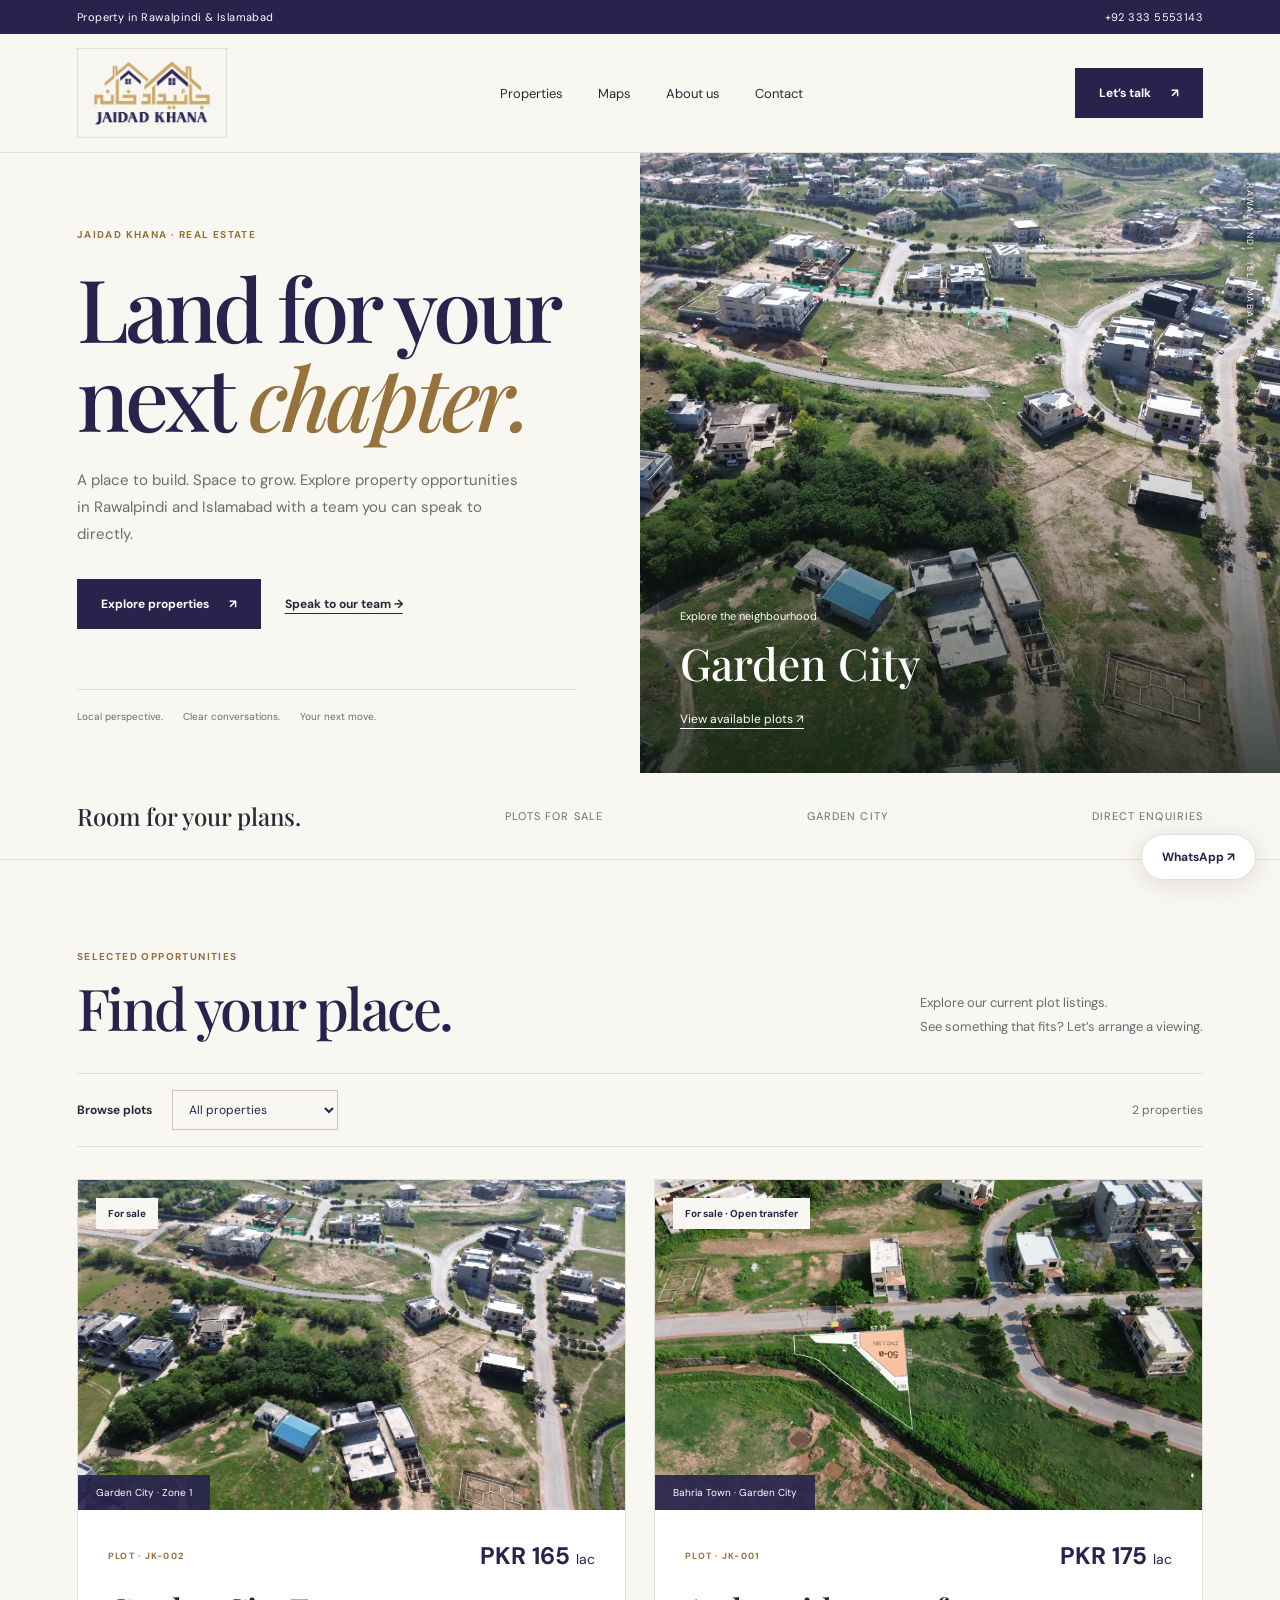
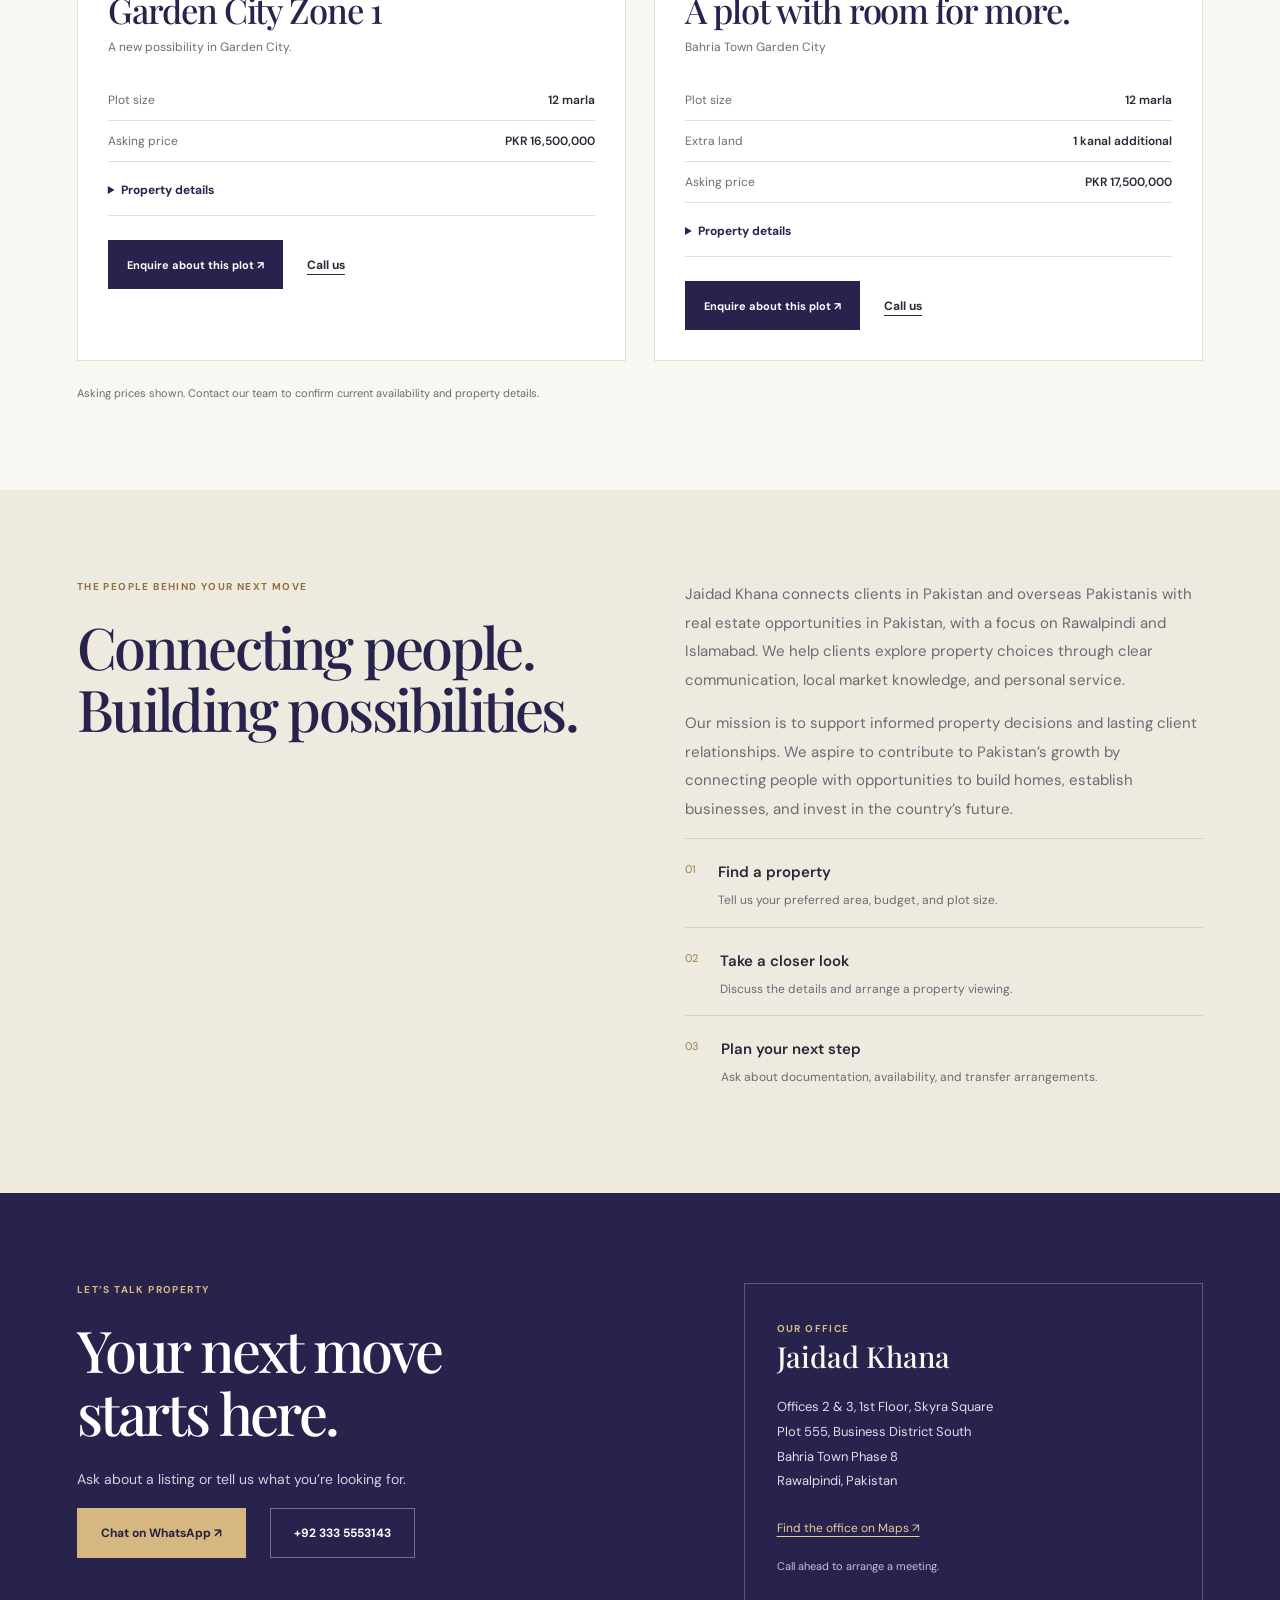
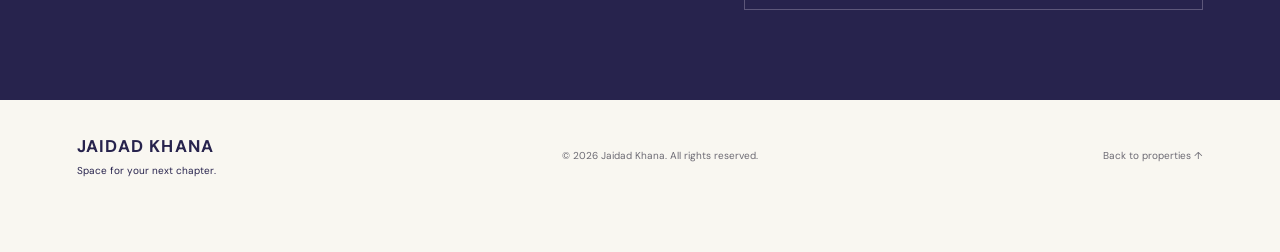
==== commit 948eb330: "Publish searchable society maps and plot references" ====
--- a/index.html
+++ b/index.html
@@ -2,16 +2,19 @@
 <html lang="en">
 <head>
 <meta charset="UTF-8"><meta name="viewport" content="width=device-width,initial-scale=1">
-<title>Jaidad Khana | Property in Rawalpindi & Islamabad</title>
-<meta name="description" content="Explore plots for sale in Bahria Town Garden City with Jaidad Khana. View property photos, prices and details, and arrange a viewing in Rawalpindi.">
+<title>Jaidad Khana | Real Estate in Rawalpindi & Islamabad</title>
+<meta name="description" content="Jaidad Khana connects clients in Pakistan and overseas Pakistanis with real estate opportunities in Rawalpindi and Islamabad. Explore plots, prices and property guidance, or contact our Bahria Town office.">
 <meta name="theme-color" content="#27234d"><link rel="canonical" href="https://jaidadkhana.com/">
 <meta property="og:title" content="Jaidad Khana | Find your next opportunity"><meta property="og:description" content="Explore Garden City plots, real property photos, and clear asking prices. Speak directly with Jaidad Khana."><meta property="og:type" content="website"><meta property="og:url" content="https://jaidadkhana.com/"><meta property="og:image" content="https://jaidadkhana.com/garden-city-zone1-plot.jpg">
 <link rel="preconnect" href="https://fonts.googleapis.com"><link rel="preconnect" href="https://fonts.gstatic.com" crossorigin><link href="https://fonts.googleapis.com/css2?family=DM+Sans:wght@400;500;600;700&family=Playfair+Display:wght@500;600;700&display=swap" rel="stylesheet"><link rel="stylesheet" href="styles.css?v=2">
+<script type="application/ld+json">
+{"@context":"https://schema.org","@graph":[{"@type":"RealEstateAgent","@id":"https://jaidadkhana.com/#organization","name":"Jaidad Khana","alternateName":"جائیداد خانہ","url":"https://jaidadkhana.com/","logo":"https://jaidadkhana.com/logo.jpeg","image":"https://jaidadkhana.com/garden-city-zone1-plot.jpg","telephone":"+92-333-5553143","description":"Jaidad Khana is a real estate business serving Rawalpindi and Islamabad, connecting clients in Pakistan and overseas Pakistanis with property opportunities in Pakistan.","address":{"@type":"PostalAddress","streetAddress":"Offices 2 & 3, 1st Floor, Skyra Square, Plot 555, Business District South, Bahria Town Phase 8","addressLocality":"Rawalpindi","addressCountry":"PK"},"areaServed":[{"@type":"City","name":"Rawalpindi"},{"@type":"City","name":"Islamabad"}]},{"@type":"WebSite","@id":"https://jaidadkhana.com/#website","url":"https://jaidadkhana.com/","name":"Jaidad Khana","publisher":{"@id":"https://jaidadkhana.com/#organization"}},{"@type":"WebPage","@id":"https://jaidadkhana.com/#webpage","url":"https://jaidadkhana.com/","name":"Jaidad Khana | Real Estate in Rawalpindi & Islamabad","isPartOf":{"@id":"https://jaidadkhana.com/#website"},"about":{"@id":"https://jaidadkhana.com/#organization"},"inLanguage":"en"}]}
+</script>
 </head>
 <body>
 <a class="skip-link" href="#main">Skip to content</a>
 <div class="topbar"><span>Property in Rawalpindi & Islamabad</span><a href="tel:+923335553143">+92 333 5553143</a></div>
-<header class="site-header"><a class="brand" href="#" aria-label="Jaidad Khana home"><img src="logo.jpeg" alt="Jaidad Khana" width="240" height="156"></a><nav aria-label="Main navigation"><a href="#properties">Properties</a><a href="#about">About us</a><a href="#contact">Contact</a></nav><a class="button primary header-cta" href="https://wa.me/923335553143" target="_blank" rel="noopener noreferrer">Let’s talk <span aria-hidden="true">↗</span></a></header>
+<header class="site-header"><a class="brand" href="#" aria-label="Jaidad Khana home"><img src="logo.jpeg" alt="Jaidad Khana" width="240" height="156"></a><nav aria-label="Main navigation"><a href="#properties">Properties</a><a href="maps.html">Maps</a><a href="#about">About us</a><a href="#contact">Contact</a></nav><a class="button primary header-cta" href="https://wa.me/923335553143" target="_blank" rel="noopener noreferrer">Let’s talk <span aria-hidden="true">↗</span></a></header>
 <main id="main">
 <section class="hero"><div class="hero-copy"><p class="eyebrow">Jaidad Khana · Real estate</p><h1>Land for your<br>next <em>chapter.</em></h1><p class="intro">A place to build. Space to grow. Explore property opportunities in Rawalpindi and Islamabad with a team you can speak to directly.</p><div class="actions"><a class="button primary" href="#properties">Explore properties <span aria-hidden="true">↗</span></a><a class="text-link" href="tel:+923335553143">Speak to our team →</a></div><div class="hero-bottom"><span>Local perspective.</span><span>Clear conversations.</span><span>Your next move.</span></div></div><div class="hero-visual"><img src="garden-city-zone1-plot.jpg" alt="Aerial view of Garden City’s roads, homes and open land" width="2400" height="1800" fetchpriority="high"><div class="image-label"><span>Explore the neighbourhood</span><strong>Garden City</strong><a href="#properties">View available plots ↗</a></div><span class="vertical-label">RAWALPINDI · ISLAMABAD</span></div></section>
 <div class="focus-strip"><p>Room for your plans.</p><span>Plots for sale</span><span>Garden City</span><span>Direct enquiries</span></div>
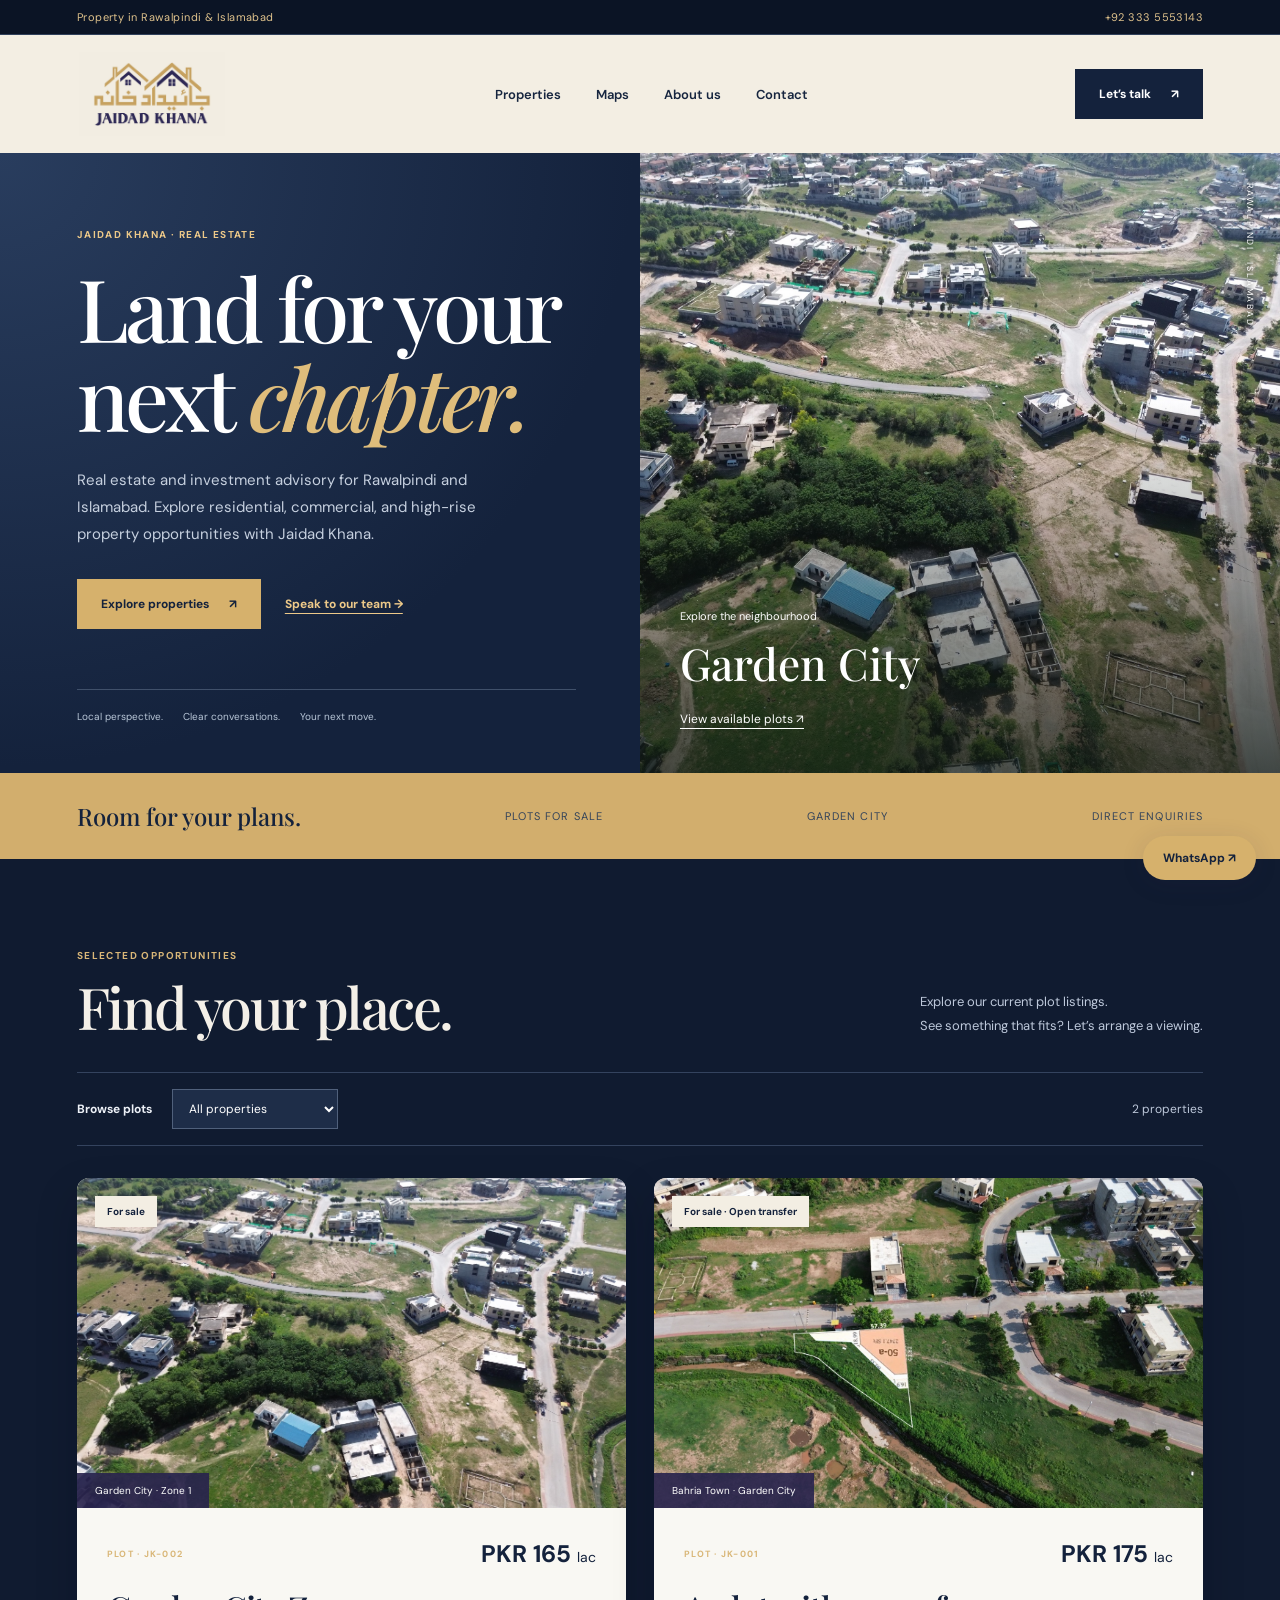
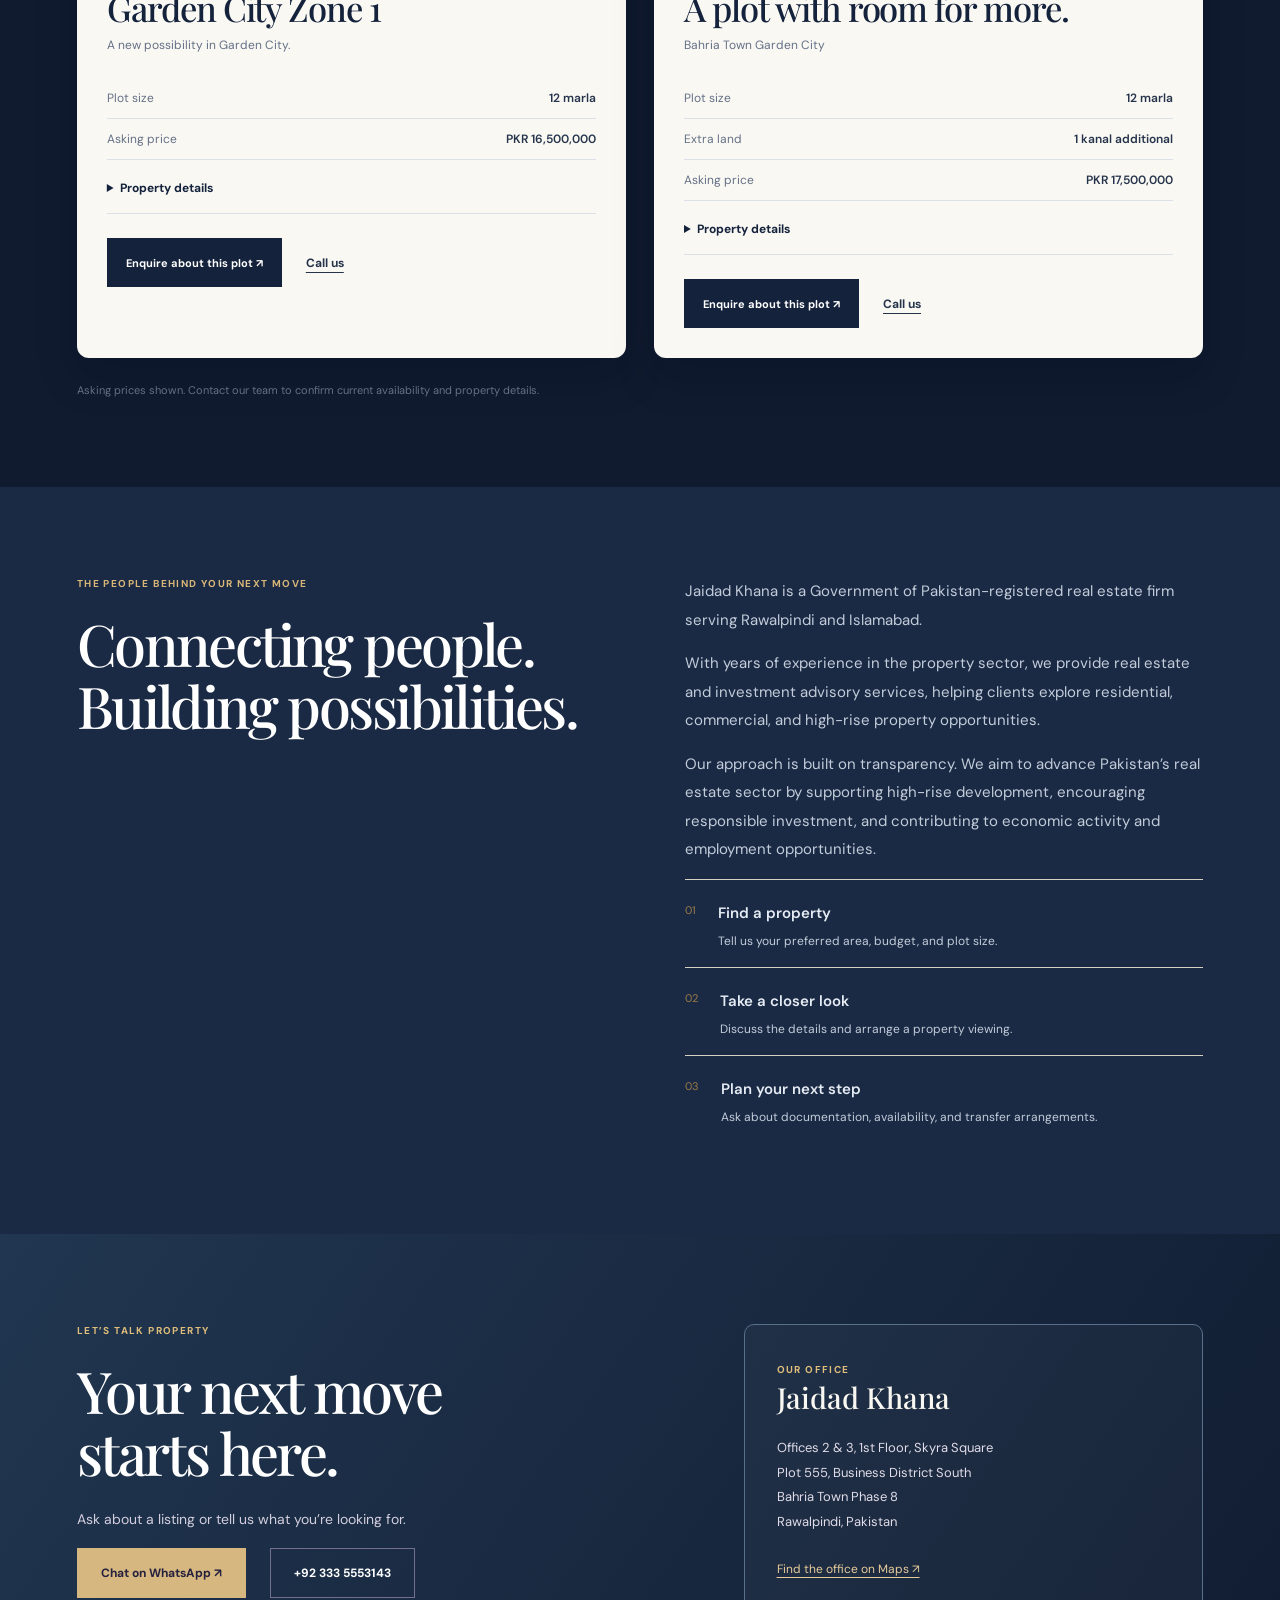
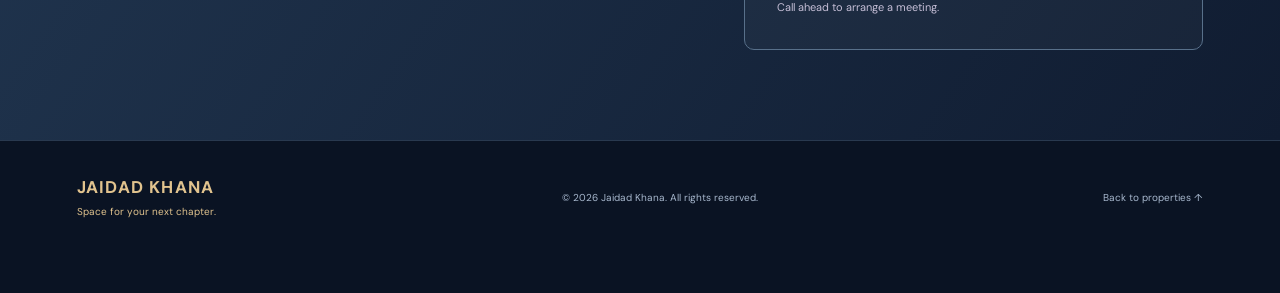
==== commit e21a7c1d: "Publish navy and gold theme, map branding and company introduction" ====
--- a/index.html
+++ b/index.html
@@ -1,33 +1,33 @@
-<!doctype html>
-<html lang="en">
-<head>
-<meta charset="UTF-8"><meta name="viewport" content="width=device-width,initial-scale=1">
-<title>Jaidad Khana | Real Estate in Rawalpindi & Islamabad</title>
-<meta name="description" content="Jaidad Khana connects clients in Pakistan and overseas Pakistanis with real estate opportunities in Rawalpindi and Islamabad. Explore plots, prices and property guidance, or contact our Bahria Town office.">
-<meta name="theme-color" content="#27234d"><link rel="canonical" href="https://jaidadkhana.com/">
-<meta property="og:title" content="Jaidad Khana | Find your next opportunity"><meta property="og:description" content="Explore Garden City plots, real property photos, and clear asking prices. Speak directly with Jaidad Khana."><meta property="og:type" content="website"><meta property="og:url" content="https://jaidadkhana.com/"><meta property="og:image" content="https://jaidadkhana.com/garden-city-zone1-plot.jpg">
-<link rel="preconnect" href="https://fonts.googleapis.com"><link rel="preconnect" href="https://fonts.gstatic.com" crossorigin><link href="https://fonts.googleapis.com/css2?family=DM+Sans:wght@400;500;600;700&family=Playfair+Display:wght@500;600;700&display=swap" rel="stylesheet"><link rel="stylesheet" href="styles.css?v=2">
-<script type="application/ld+json">
-{"@context":"https://schema.org","@graph":[{"@type":"RealEstateAgent","@id":"https://jaidadkhana.com/#organization","name":"Jaidad Khana","alternateName":"جائیداد خانہ","url":"https://jaidadkhana.com/","logo":"https://jaidadkhana.com/logo.jpeg","image":"https://jaidadkhana.com/garden-city-zone1-plot.jpg","telephone":"+92-333-5553143","description":"Jaidad Khana is a real estate business serving Rawalpindi and Islamabad, connecting clients in Pakistan and overseas Pakistanis with property opportunities in Pakistan.","address":{"@type":"PostalAddress","streetAddress":"Offices 2 & 3, 1st Floor, Skyra Square, Plot 555, Business District South, Bahria Town Phase 8","addressLocality":"Rawalpindi","addressCountry":"PK"},"areaServed":[{"@type":"City","name":"Rawalpindi"},{"@type":"City","name":"Islamabad"}]},{"@type":"WebSite","@id":"https://jaidadkhana.com/#website","url":"https://jaidadkhana.com/","name":"Jaidad Khana","publisher":{"@id":"https://jaidadkhana.com/#organization"}},{"@type":"WebPage","@id":"https://jaidadkhana.com/#webpage","url":"https://jaidadkhana.com/","name":"Jaidad Khana | Real Estate in Rawalpindi & Islamabad","isPartOf":{"@id":"https://jaidadkhana.com/#website"},"about":{"@id":"https://jaidadkhana.com/#organization"},"inLanguage":"en"}]}
+<!doctype html>
+<html lang="en">
+<head>
+<meta charset="UTF-8"><meta name="viewport" content="width=device-width,initial-scale=1">
+<title>Jaidad Khana | Real Estate in Rawalpindi & Islamabad</title>
+<meta name="description" content="Jaidad Khana offers real estate and investment advisory in Rawalpindi and Islamabad. Explore residential, commercial and high-rise property opportunities.">
+<meta name="theme-color" content="#27234d"><link rel="canonical" href="https://jaidadkhana.com/">
+<meta property="og:title" content="Jaidad Khana | Real Estate in Rawalpindi & Islamabad"><meta property="og:description" content="Explore Garden City plots, real property photos, and clear asking prices. Speak directly with Jaidad Khana."><meta property="og:type" content="website"><meta property="og:url" content="https://jaidadkhana.com/"><meta property="og:image" content="https://jaidadkhana.com/garden-city-zone1-plot.jpg">
+<link rel="preconnect" href="https://fonts.googleapis.com"><link rel="preconnect" href="https://fonts.gstatic.com" crossorigin><link href="https://fonts.googleapis.com/css2?family=DM+Sans:wght@400;500;600;700&family=Playfair+Display:wght@500;600;700&display=swap" rel="stylesheet"><link rel="stylesheet" href="styles.css?v=8">
+<script type="application/ld+json">
+{"@context":"https://schema.org","@graph":[{"@type":"RealEstateAgent","@id":"https://jaidadkhana.com/#organization","name":"Jaidad Khana","alternateName":"جائیداد خانہ","url":"https://jaidadkhana.com/","logo":"https://jaidadkhana.com/logo.jpeg","image":"https://jaidadkhana.com/garden-city-zone1-plot.jpg","telephone":"+92-333-5553143","description":"Jaidad Khana offers real estate and investment advisory in Rawalpindi and Islamabad. Explore residential, commercial and high-rise property opportunities.","address":{"@type":"PostalAddress","streetAddress":"Offices 2 & 3, 1st Floor, Skyra Square, Plot 555, Business District South, Bahria Town Phase 8","addressLocality":"Rawalpindi","addressCountry":"PK"},"areaServed":[{"@type":"City","name":"Rawalpindi"},{"@type":"City","name":"Islamabad"}]},{"@type":"WebSite","@id":"https://jaidadkhana.com/#website","url":"https://jaidadkhana.com/","name":"Jaidad Khana","publisher":{"@id":"https://jaidadkhana.com/#organization"}},{"@type":"WebPage","@id":"https://jaidadkhana.com/#webpage","url":"https://jaidadkhana.com/","name":"Jaidad Khana | Real Estate in Rawalpindi & Islamabad","isPartOf":{"@id":"https://jaidadkhana.com/#website"},"about":{"@id":"https://jaidadkhana.com/#organization"},"inLanguage":"en"}]}
 </script>
-</head>
-<body>
-<a class="skip-link" href="#main">Skip to content</a>
-<div class="topbar"><span>Property in Rawalpindi & Islamabad</span><a href="tel:+923335553143">+92 333 5553143</a></div>
-<header class="site-header"><a class="brand" href="#" aria-label="Jaidad Khana home"><img src="logo.jpeg" alt="Jaidad Khana" width="240" height="156"></a><nav aria-label="Main navigation"><a href="#properties">Properties</a><a href="maps.html">Maps</a><a href="#about">About us</a><a href="#contact">Contact</a></nav><a class="button primary header-cta" href="https://wa.me/923335553143" target="_blank" rel="noopener noreferrer">Let’s talk <span aria-hidden="true">↗</span></a></header>
-<main id="main">
-<section class="hero"><div class="hero-copy"><p class="eyebrow">Jaidad Khana · Real estate</p><h1>Land for your<br>next <em>chapter.</em></h1><p class="intro">A place to build. Space to grow. Explore property opportunities in Rawalpindi and Islamabad with a team you can speak to directly.</p><div class="actions"><a class="button primary" href="#properties">Explore properties <span aria-hidden="true">↗</span></a><a class="text-link" href="tel:+923335553143">Speak to our team →</a></div><div class="hero-bottom"><span>Local perspective.</span><span>Clear conversations.</span><span>Your next move.</span></div></div><div class="hero-visual"><img src="garden-city-zone1-plot.jpg" alt="Aerial view of Garden City’s roads, homes and open land" width="2400" height="1800" fetchpriority="high"><div class="image-label"><span>Explore the neighbourhood</span><strong>Garden City</strong><a href="#properties">View available plots ↗</a></div><span class="vertical-label">RAWALPINDI · ISLAMABAD</span></div></section>
-<div class="focus-strip"><p>Room for your plans.</p><span>Plots for sale</span><span>Garden City</span><span>Direct enquiries</span></div>
-<section class="section properties" id="properties" aria-labelledby="properties-title"><div class="section-heading"><div><p class="eyebrow">Selected opportunities</p><h2 id="properties-title">Find your place.</h2></div><p>Explore our current plot listings.<br>See something that fits? Let’s arrange a viewing.</p></div>
-<div class="listing-toolbar"><label for="property-filter">Browse plots</label><select id="property-filter"><option value="all">All properties</option><option value="165">Up to PKR 165 lac</option><option value="extra">With extra land</option></select><p id="result-count" role="status" aria-live="polite">2 properties</p></div>
-<div class="property-grid">
-<article class="property-card" id="zone1-title" data-price="165" data-extra="false"><div class="property-image"><a href="garden-city-zone1-plot.jpg" target="_blank" rel="noopener noreferrer" aria-label="View full photo of Garden City Zone 1"><img src="garden-city-zone1-plot.jpg" alt="Aerial photograph of Garden City Zone 1" width="2400" height="1800" loading="lazy"></a><span class="badge">For sale</span><span class="image-caption">Garden City · Zone 1</span></div><div class="property-copy"><div class="property-topline"><span class="eyebrow">Plot · JK-002</span><span class="price">PKR 165 <small>lac</small></span></div><h3>Garden City Zone 1</h3><p class="property-subtitle">A new possibility in Garden City.</p><dl><div><dt>Plot size</dt><dd>12 marla</dd></div><div><dt>Asking price</dt><dd>PKR 16,500,000</dd></div></dl><details><summary>Property details</summary><p>12 marla plot for sale in Garden City Zone 1. Contact our team for the exact plot location, documentation details, and viewing arrangements.</p></details><div class="card-actions"><a class="button primary" href="https://wa.me/923335553143?text=Hello%2C%20I%27m%20interested%20in%20JK-002%2C%20the%2012%20marla%20Garden%20City%20Zone%201%20plot%20at%20PKR%20165%20lac." target="_blank" rel="noopener noreferrer">Enquire about this plot ↗</a><a class="text-link" href="tel:+923335553143">Call us</a></div></div></article>
-<article class="property-card" id="featured-title" data-price="175" data-extra="true"><div class="property-image"><a href="garden-city-plot.jpeg" target="_blank" rel="noopener noreferrer" aria-label="View full annotated photo of the Garden City plot"><img src="garden-city-plot.jpeg" alt="Garden City plot aerial photo with the supplied plot outline and markings" width="1600" height="900" loading="lazy"></a><span class="badge">For sale · Open transfer</span><span class="image-caption">Bahria Town · Garden City</span></div><div class="property-copy"><div class="property-topline"><span class="eyebrow">Plot · JK-001</span><span class="price">PKR 175 <small>lac</small></span></div><h3>A plot with room for more.</h3><p class="property-subtitle">Bahria Town Garden City</p><dl><div><dt>Plot size</dt><dd>12 marla</dd></div><div><dt>Extra land</dt><dd>1 kanal additional</dd></div><div><dt>Asking price</dt><dd>PKR 17,500,000</dd></div></dl><details><summary>Property details</summary><p>12 marla plot with 1 kanal of additional land, offered with open transfer. Speak to Jaidad Khana about the plot details, extra land documentation, and a viewing.</p></details><div class="card-actions"><a class="button primary" href="https://wa.me/923335553143?text=Hello%2C%20I%27m%20interested%20in%20JK-001%2C%20the%2012%20marla%20Garden%20City%20plot%20with%201%20kanal%20extra%20land%20at%20PKR%20175%20lac." target="_blank" rel="noopener noreferrer">Enquire about this plot ↗</a><a class="text-link" href="tel:+923335553143">Call us</a></div></div></article>
-</div><p class="listing-note">Asking prices shown. Contact our team to confirm current availability and property details.</p></section>
-<section class="about section" id="about"><div class="about-heading"><p class="eyebrow">The people behind your next move</p><h2>Connecting people.<br>Building possibilities.</h2></div><div class="about-copy"><p>Jaidad Khana connects clients in Pakistan and overseas Pakistanis with real estate opportunities in Pakistan, with a focus on Rawalpindi and Islamabad. We help clients explore property choices through clear communication, local market knowledge, and personal service.</p><p>Our mission is to support informed property decisions and lasting client relationships. We aspire to contribute to Pakistan’s growth by connecting people with opportunities to build homes, establish businesses, and invest in the country’s future.</p><div class="service-row"><span>01</span><div><h3>Find a property</h3><p>Tell us your preferred area, budget, and plot size.</p></div></div><div class="service-row"><span>02</span><div><h3>Take a closer look</h3><p>Discuss the details and arrange a property viewing.</p></div></div><div class="service-row"><span>03</span><div><h3>Plan your next step</h3><p>Ask about documentation, availability, and transfer arrangements.</p></div></div></div></section>
-<section class="contact section" id="contact"><div><p class="eyebrow">Let’s talk property</p><h2>Your next move<br>starts here.</h2><p>Ask about a listing or tell us what you’re looking for.</p><div class="actions"><a class="button gold" href="https://wa.me/923335553143" target="_blank" rel="noopener noreferrer">Chat on WhatsApp ↗</a><a class="button light-outline" href="tel:+923335553143">+92 333 5553143</a></div></div><div class="office-card"><span class="eyebrow">Our office</span><h3>Jaidad Khana</h3><address>Offices 2 & 3, 1st Floor, Skyra Square<br>Plot 555, Business District South<br>Bahria Town Phase 8<br>Rawalpindi, Pakistan</address><a href="https://www.google.com/maps/search/?api=1&query=Skyra%20Square%20Plot%20555%20Business%20District%20South%20Bahria%20Town%20Phase%208%20Rawalpindi" target="_blank" rel="noopener noreferrer">Find the office on Maps ↗</a><p>Call ahead to arrange a meeting.</p></div></section>
-</main>
-<footer><a class="footer-brand" href="#">JAIDAD KHANA<span>Space for your next chapter.</span></a><p>© <span id="year">2026</span> Jaidad Khana. All rights reserved.</p><a href="#properties">Back to properties ↑</a></footer>
-<a class="floating-contact" href="https://wa.me/923335553143" target="_blank" rel="noopener noreferrer" aria-label="Chat with Jaidad Khana on WhatsApp">WhatsApp ↗</a>
-<script src="script.js"></script>
+</head>
+<body>
+<a class="skip-link" href="#main">Skip to content</a>
+<div class="topbar"><span>Property in Rawalpindi & Islamabad</span><a href="tel:+923335553143">+92 333 5553143</a></div>
+<header class="site-header"><a class="brand" href="#" aria-label="Jaidad Khana home"><img src="logo.jpeg" alt="Jaidad Khana" width="240" height="156"></a><nav aria-label="Main navigation"><a href="#properties">Properties</a><a href="maps.html">Maps</a><a href="#about">About us</a><a href="#contact">Contact</a></nav><a class="button primary header-cta" href="https://wa.me/923335553143" target="_blank" rel="noopener noreferrer">Let’s talk <span aria-hidden="true">↗</span></a></header>
+<main id="main">
+<section class="hero"><div class="hero-copy"><p class="eyebrow">Jaidad Khana · Real estate</p><h1>Land for your<br>next <em>chapter.</em></h1><p class="intro">Real estate and investment advisory for Rawalpindi and Islamabad. Explore residential, commercial, and high-rise property opportunities with Jaidad Khana.</p><div class="actions"><a class="button primary" href="#properties">Explore properties <span aria-hidden="true">↗</span></a><a class="text-link" href="tel:+923335553143">Speak to our team →</a></div><div class="hero-bottom"><span>Local perspective.</span><span>Clear conversations.</span><span>Your next move.</span></div></div><div class="hero-visual"><img src="garden-city-zone1-plot.jpg" alt="Aerial view of Garden City’s roads, homes and open land" width="2400" height="1800" fetchpriority="high"><div class="image-label"><span>Explore the neighbourhood</span><strong>Garden City</strong><a href="#properties">View available plots ↗</a></div><span class="vertical-label">RAWALPINDI · ISLAMABAD</span></div></section>
+<div class="focus-strip"><p>Room for your plans.</p><span>Plots for sale</span><span>Garden City</span><span>Direct enquiries</span></div>
+<section class="section properties" id="properties" aria-labelledby="properties-title"><div class="section-heading"><div><p class="eyebrow">Selected opportunities</p><h2 id="properties-title">Find your place.</h2></div><p>Explore our current plot listings.<br>See something that fits? Let’s arrange a viewing.</p></div>
+<div class="listing-toolbar"><label for="property-filter">Browse plots</label><select id="property-filter"><option value="all">All properties</option><option value="165">Up to PKR 165 lac</option><option value="extra">With extra land</option></select><p id="result-count" role="status" aria-live="polite">2 properties</p></div>
+<div class="property-grid">
+<article class="property-card" id="zone1-title" data-price="165" data-extra="false"><div class="property-image"><a href="garden-city-zone1-plot.jpg" target="_blank" rel="noopener noreferrer" aria-label="View full photo of Garden City Zone 1"><img src="garden-city-zone1-plot.jpg" alt="Aerial photograph of Garden City Zone 1" width="2400" height="1800" loading="lazy"></a><span class="badge">For sale</span><span class="image-caption">Garden City · Zone 1</span></div><div class="property-copy"><div class="property-topline"><span class="eyebrow">Plot · JK-002</span><span class="price">PKR 165 <small>lac</small></span></div><h3>Garden City Zone 1</h3><p class="property-subtitle">A new possibility in Garden City.</p><dl><div><dt>Plot size</dt><dd>12 marla</dd></div><div><dt>Asking price</dt><dd>PKR 16,500,000</dd></div></dl><details><summary>Property details</summary><p>12 marla plot for sale in Garden City Zone 1. Contact our team for the exact plot location, documentation details, and viewing arrangements.</p></details><div class="card-actions"><a class="button primary" href="https://wa.me/923335553143?text=Hello%2C%20I%27m%20interested%20in%20JK-002%2C%20the%2012%20marla%20Garden%20City%20Zone%201%20plot%20at%20PKR%20165%20lac." target="_blank" rel="noopener noreferrer">Enquire about this plot ↗</a><a class="text-link" href="tel:+923335553143">Call us</a></div></div></article>
+<article class="property-card" id="featured-title" data-price="175" data-extra="true"><div class="property-image"><a href="garden-city-plot.jpeg" target="_blank" rel="noopener noreferrer" aria-label="View full annotated photo of the Garden City plot"><img src="garden-city-plot.jpeg" alt="Garden City plot aerial photo with the supplied plot outline and markings" width="1600" height="900" loading="lazy"></a><span class="badge">For sale · Open transfer</span><span class="image-caption">Bahria Town · Garden City</span></div><div class="property-copy"><div class="property-topline"><span class="eyebrow">Plot · JK-001</span><span class="price">PKR 175 <small>lac</small></span></div><h3>A plot with room for more.</h3><p class="property-subtitle">Bahria Town Garden City</p><dl><div><dt>Plot size</dt><dd>12 marla</dd></div><div><dt>Extra land</dt><dd>1 kanal additional</dd></div><div><dt>Asking price</dt><dd>PKR 17,500,000</dd></div></dl><details><summary>Property details</summary><p>12 marla plot with 1 kanal of additional land, offered with open transfer. Speak to Jaidad Khana about the plot details, extra land documentation, and a viewing.</p></details><div class="card-actions"><a class="button primary" href="https://wa.me/923335553143?text=Hello%2C%20I%27m%20interested%20in%20JK-001%2C%20the%2012%20marla%20Garden%20City%20plot%20with%201%20kanal%20extra%20land%20at%20PKR%20175%20lac." target="_blank" rel="noopener noreferrer">Enquire about this plot ↗</a><a class="text-link" href="tel:+923335553143">Call us</a></div></div></article>
+</div><p class="listing-note">Asking prices shown. Contact our team to confirm current availability and property details.</p></section>
+<section class="about section" id="about"><div class="about-heading"><p class="eyebrow">The people behind your next move</p><h2>Connecting people.<br>Building possibilities.</h2></div><div class="about-copy"><p>Jaidad Khana is a Government of Pakistan-registered real estate firm serving Rawalpindi and Islamabad.</p><p>With years of experience in the property sector, we provide real estate and investment advisory services, helping clients explore residential, commercial, and high-rise property opportunities.</p><p>Our approach is built on transparency. We aim to advance Pakistan’s real estate sector by supporting high-rise development, encouraging responsible investment, and contributing to economic activity and employment opportunities.</p><div class="service-row"><span>01</span><div><h3>Find a property</h3><p>Tell us your preferred area, budget, and plot size.</p></div></div><div class="service-row"><span>02</span><div><h3>Take a closer look</h3><p>Discuss the details and arrange a property viewing.</p></div></div><div class="service-row"><span>03</span><div><h3>Plan your next step</h3><p>Ask about documentation, availability, and transfer arrangements.</p></div></div></div></section>
+<section class="contact section" id="contact"><div><p class="eyebrow">Let’s talk property</p><h2>Your next move<br>starts here.</h2><p>Ask about a listing or tell us what you’re looking for.</p><div class="actions"><a class="button gold" href="https://wa.me/923335553143" target="_blank" rel="noopener noreferrer">Chat on WhatsApp ↗</a><a class="button light-outline" href="tel:+923335553143">+92 333 5553143</a></div></div><div class="office-card"><span class="eyebrow">Our office</span><h3>Jaidad Khana</h3><address>Offices 2 & 3, 1st Floor, Skyra Square<br>Plot 555, Business District South<br>Bahria Town Phase 8<br>Rawalpindi, Pakistan</address><a href="https://www.google.com/maps/search/?api=1&query=Skyra%20Square%20Plot%20555%20Business%20District%20South%20Bahria%20Town%20Phase%208%20Rawalpindi" target="_blank" rel="noopener noreferrer">Find the office on Maps ↗</a><p>Call ahead to arrange a meeting.</p></div></section>
+</main>
+<footer><a class="footer-brand" href="#">JAIDAD KHANA<span>Space for your next chapter.</span></a><p>© <span id="year">2026</span> Jaidad Khana. All rights reserved.</p><a href="#properties">Back to properties ↑</a></footer>
+<a class="floating-contact" href="https://wa.me/923335553143" target="_blank" rel="noopener noreferrer" aria-label="Chat with Jaidad Khana on WhatsApp">WhatsApp ↗</a>
+<script src="script.js"></script>
 </body></html>
--- a/styles.css
+++ b/styles.css
@@ -1 +1,4 @@
-:root{--navy:#27234d;--gold:#bd9656;--cream:#f9f7f1;--ink:#292836;--muted:#6c6a73;--line:#e3dfd5}*{box-sizing:border-box}html{scroll-behavior:smooth;scroll-padding-top:30px}body{margin:0;background:var(--cream);color:var(--ink);font-family:"DM Sans",sans-serif}a{color:inherit}img{max-width:100%;display:block}button,select{font:inherit}a,button,select,summary{-webkit-tap-highlight-color:transparent}:focus-visible{outline:3px solid var(--gold);outline-offset:5px}.skip-link{position:fixed;top:-100px;left:20px;z-index:10;background:#fff;padding:15px}.skip-link:focus{top:10px}.topbar{padding:10px 6vw;display:flex;justify-content:space-between;background:var(--navy);color:#fff;font-size:11px;letter-spacing:.04em}.topbar a{text-decoration:none}.site-header{display:flex;align-items:center;justify-content:space-between;padding:14px 6vw;gap:25px;border-bottom:1px solid var(--line)}.brand{width:151px;flex-shrink:0}.brand img{width:100%;height:90px;object-fit:contain;mix-blend-mode:multiply}nav{display:flex;gap:35px}nav a{text-decoration:none;font-size:13px}nav a:hover{color:#8b6730}.button{display:inline-flex;align-items:center;justify-content:center;gap:20px;padding:16px 23px;min-height:49px;font-size:12px;font-weight:700;text-decoration:none;border:1px solid transparent;transition:background .2s,transform .2s}.button:hover{transform:translateY(-2px)}.primary{background:var(--navy);color:#fff}.primary:hover{background:#41396c}.hero{display:grid;grid-template-columns:1fr 1fr;min-height:620px}.hero-copy{padding:65px 5vw 40px 6vw;display:flex;flex-direction:column;justify-content:center}.eyebrow{text-transform:uppercase;letter-spacing:.14em;font-size:10px;font-weight:700;color:#92703b;margin:0 0 22px}h1,h2,h3,p{margin-top:0}h1,h2{font-family:"Playfair Display",Georgia,serif;letter-spacing:-.045em;font-weight:500}h1{font-size:clamp(60px,6.8vw,106px);line-height:1.02;color:var(--navy);margin-bottom:26px}h1 em{font-weight:500;color:#96723d}.intro{font-size:15px;line-height:1.8;color:var(--muted);max-width:455px}.actions{display:flex;align-items:center;flex-wrap:wrap;gap:24px;margin-top:16px}.text-link{font-size:12px;font-weight:700;text-underline-offset:5px}.hero-bottom{display:flex;flex-wrap:wrap;gap:20px;margin-top:60px;padding-top:20px;border-top:1px solid var(--line);font-size:10px;color:var(--muted)}.hero-visual{position:relative;min-height:550px;overflow:hidden}.hero-visual>img{width:100%;height:100%;position:absolute;object-fit:cover;object-position:60% center}.hero-visual:after{content:"";position:absolute;inset:40% 0 0;background:linear-gradient(transparent,rgba(15,25,20,.75));pointer-events:none}.image-label{position:absolute;left:40px;bottom:45px;z-index:1;color:#fff}.image-label span{font-size:11px}.image-label strong{display:block;font:500 44px "Playfair Display",serif;margin:8px 0 15px}.image-label a{font-size:12px;text-underline-offset:5px}.vertical-label{position:absolute;top:30px;right:24px;writing-mode:vertical-rl;font-size:9px;letter-spacing:.2em;color:#fff;text-shadow:0 1px 5px #000}.focus-strip{display:flex;align-items:center;justify-content:space-between;padding:27px 6vw;border-bottom:1px solid var(--line);gap:20px}.focus-strip p{margin:0;font:500 24px "Playfair Display",serif}.focus-strip span{font-size:11px;color:var(--muted);text-transform:uppercase;letter-spacing:.1em}.section{padding:90px 6vw}.section-heading{display:flex;justify-content:space-between;align-items:flex-end;gap:30px;margin-bottom:35px}h2{font-size:clamp(40px,4.5vw,64px);line-height:1.08;color:var(--navy);margin-bottom:0}.section-heading .eyebrow{margin-bottom:13px}.section-heading>p{font-size:13px;line-height:1.8;color:var(--muted);margin:0}.listing-toolbar{display:flex;align-items:center;gap:20px;border-top:1px solid var(--line);border-bottom:1px solid var(--line);padding:16px 0;margin-bottom:32px;font-size:12px}.listing-toolbar label{font-weight:700}.listing-toolbar select{background:transparent;border:1px solid #ccc5b6;border-radius:0;padding:10px 35px 10px 12px;color:var(--navy);max-width:100%}.listing-toolbar p{margin:0 0 0 auto;color:var(--muted)}.property-grid{display:grid;grid-template-columns:1fr 1fr;gap:28px}.property-card{background:#fff;border:1px solid var(--line);scroll-margin-top:25px}.property-card[hidden]{display:none}.property-image{position:relative;overflow:hidden}.property-image img{width:100%;height:330px;object-fit:cover;transition:transform .5s}.property-image a:hover img{transform:scale(1.035)}.badge{position:absolute;top:18px;left:18px;padding:9px 12px;background:var(--cream);color:var(--navy);font-size:10px;font-weight:700;pointer-events:none}.image-caption{position:absolute;bottom:0;left:0;background:rgba(39,35,77,.9);color:#fff;padding:11px 18px;font-size:10px;pointer-events:none}.property-copy{padding:30px}.property-topline{display:flex;justify-content:space-between;align-items:center;gap:10px;margin-bottom:20px}.property-topline .eyebrow{margin:0;font-size:9px}.price{font-size:24px;font-weight:700;color:var(--navy);white-space:nowrap}.price small{font-size:14px;font-weight:400}.property-copy h3{font:500 clamp(26px,2.7vw,37px)/1.1 "Playfair Display",serif;letter-spacing:-.03em;color:var(--navy);margin-bottom:10px}.property-subtitle{font-size:12px;color:var(--muted)}dl{margin:25px 0 20px}dl div{display:flex;justify-content:space-between;gap:18px;padding:12px 0;border-bottom:1px solid var(--line);font-size:12px}dt{color:var(--muted)}dd{margin:0;font-weight:600;text-align:right}details{border-bottom:1px solid var(--line);padding-bottom:17px;font-size:12px}summary{cursor:pointer;color:var(--navy);font-weight:700}details p{line-height:1.8;margin:14px 0 0;color:var(--muted)}.card-actions{display:flex;align-items:center;flex-wrap:wrap;gap:24px;margin-top:24px}.card-actions .button{font-size:11px;padding:14px 18px}.listing-note{font-size:11px;color:var(--muted);margin:25px 0 0}.about{display:grid;grid-template-columns:1fr 1fr;gap:7vw;background:#eeeae0}.about-copy>p{font-size:15px;line-height:1.9;color:var(--muted)}.service-row{display:flex;gap:22px;border-top:1px solid #d6d0c3;padding:23px 0 4px}.service-row>span{color:#9c7b46;font-size:11px}.service-row h3{font-size:15px;margin-bottom:8px;font-weight:600}.service-row p{font-size:12px;line-height:1.7;color:var(--muted)}.contact{background:var(--navy);color:#f9f7f1;display:grid;grid-template-columns:1.2fr 1fr;gap:9vw}.contact h2{color:#fff;margin-bottom:24px}.contact .eyebrow{color:#d9ba83}.contact>div>p:not(.eyebrow){font-size:14px;color:#d3cede;line-height:1.8}.gold{background:#d6b77f;color:#25213f}.gold:hover{background:#e7cb9b}.light-outline{color:#fff;border-color:#756f8e}.office-card{padding:32px;border:1px solid #5d577a;align-self:center}.office-card h3{font:500 29px "Playfair Display",serif;margin-bottom:20px}.office-card address{font-style:normal;color:#e0dce9;font-size:13px;line-height:1.9;margin-bottom:22px}.office-card>a{color:#e7cb9b;font-size:12px;text-underline-offset:4px}.office-card p{font-size:11px!important;margin:20px 0 0;color:#c6bfd7!important}footer{display:flex;justify-content:space-between;align-items:center;gap:25px;padding:35px 6vw 75px;font-size:10px;color:var(--muted)}footer p{margin:0}footer>a{text-decoration:none}.footer-brand{font-size:17px;font-weight:700;letter-spacing:.07em;color:var(--navy)}.footer-brand span{display:block;font-size:10px;letter-spacing:0;font-weight:400;margin-top:7px}.floating-contact{position:fixed;bottom:20px;right:24px;background:#fff;color:var(--navy);border:1px solid var(--line);box-shadow:0 4px 24px #27234d1f;z-index:5;padding:14px 20px;border-radius:30px;text-decoration:none;font-size:12px;font-weight:700}@media(min-width:1600px){.hero{min-height:720px}}@media(max-width:950px){.hero-copy{padding-top:45px}.hero{min-height:550px}.hero-visual{min-height:500px}.hero-bottom{margin-top:30px}.property-copy{padding:22px}.property-image img{height:260px}.price{font-size:20px}.about,.contact{gap:40px}}@media(max-width:700px){.topbar{font-size:9px;padding:10px 5vw}.site-header{padding:10px 5vw;flex-wrap:wrap;gap:10px}.brand{width:118px}.brand img{height:73px}.header-cta{padding:11px 14px;min-height:42px;font-size:11px}nav{order:3;width:100%;justify-content:center;gap:35px;border-top:1px solid var(--line);padding:14px 0 3px}.hero{grid-template-columns:1fr}.hero-copy{padding:45px 6vw 30px}h1{font-size:64px}.intro{font-size:14px}.hero-visual{min-height:350px}.image-label{left:25px;bottom:25px}.image-label strong{font-size:35px}.hero-bottom{font-size:9px;gap:14px}.focus-strip{padding:22px 6vw;flex-wrap:wrap;justify-content:flex-start;gap:18px}.focus-strip p{width:100%;font-size:23px}.focus-strip span{font-size:9px}.section{padding:55px 6vw}.section-heading{display:block}.section-heading>p{margin-top:20px}.property-grid,.about,.contact{grid-template-columns:1fr}.property-image img{height:auto;aspect-ratio:4/3;object-fit:cover}.property-topline .eyebrow{font-size:9px}.listing-toolbar{flex-wrap:wrap;gap:12px}.listing-toolbar label{display:none}.listing-toolbar p{font-size:10px}.listing-toolbar select{font-size:11px}.about,.contact{gap:30px}.office-card{padding:24px}footer{flex-direction:column;align-items:flex-start;padding-bottom:90px}.floating-contact{right:16px;bottom:16px}.actions{gap:18px}.property-copy h3{font-size:30px}}@media(prefers-reduced-motion:reduce){html{scroll-behavior:auto}*,*:before,*:after{transition:none!important}}+:root{--navy:#27234d;--gold:#bd9656;--cream:#f9f7f1;--ink:#292836;--muted:#6c6a73;--line:#e3dfd5}*{box-sizing:border-box}html{scroll-behavior:smooth;scroll-padding-top:30px}body{margin:0;background:var(--cream);color:var(--ink);font-family:"DM Sans",sans-serif}a{color:inherit}img{max-width:100%;display:block}button,select{font:inherit}a,button,select,summary{-webkit-tap-highlight-color:transparent}:focus-visible{outline:3px solid var(--gold);outline-offset:5px}.skip-link{position:fixed;top:-100px;left:20px;z-index:10;background:#fff;padding:15px}.skip-link:focus{top:10px}.topbar{padding:10px 6vw;display:flex;justify-content:space-between;background:var(--navy);color:#fff;font-size:11px;letter-spacing:.04em}.topbar a{text-decoration:none}.site-header{display:flex;align-items:center;justify-content:space-between;padding:14px 6vw;gap:25px;border-bottom:1px solid var(--line)}.brand{width:151px;flex-shrink:0}.brand img{width:100%;height:90px;object-fit:contain;mix-blend-mode:multiply}nav{display:flex;gap:35px}nav a{text-decoration:none;font-size:13px}nav a:hover{color:#8b6730}.button{display:inline-flex;align-items:center;justify-content:center;gap:20px;padding:16px 23px;min-height:49px;font-size:12px;font-weight:700;text-decoration:none;border:1px solid transparent;transition:background .2s,transform .2s}.button:hover{transform:translateY(-2px)}.primary{background:var(--navy);color:#fff}.primary:hover{background:#41396c}.hero{display:grid;grid-template-columns:1fr 1fr;min-height:620px}.hero-copy{padding:65px 5vw 40px 6vw;display:flex;flex-direction:column;justify-content:center}.eyebrow{text-transform:uppercase;letter-spacing:.14em;font-size:10px;font-weight:700;color:#92703b;margin:0 0 22px}h1,h2,h3,p{margin-top:0}h1,h2{font-family:"Playfair Display",Georgia,serif;letter-spacing:-.045em;font-weight:500}h1{font-size:clamp(60px,6.8vw,106px);line-height:1.02;color:var(--navy);margin-bottom:26px}h1 em{font-weight:500;color:#96723d}.intro{font-size:15px;line-height:1.8;color:var(--muted);max-width:455px}.actions{display:flex;align-items:center;flex-wrap:wrap;gap:24px;margin-top:16px}.text-link{font-size:12px;font-weight:700;text-underline-offset:5px}.hero-bottom{display:flex;flex-wrap:wrap;gap:20px;margin-top:60px;padding-top:20px;border-top:1px solid var(--line);font-size:10px;color:var(--muted)}.hero-visual{position:relative;min-height:550px;overflow:hidden}.hero-visual>img{width:100%;height:100%;position:absolute;object-fit:cover;object-position:60% center}.hero-visual:after{content:"";position:absolute;inset:40% 0 0;background:linear-gradient(transparent,rgba(15,25,20,.75));pointer-events:none}.image-label{position:absolute;left:40px;bottom:45px;z-index:1;color:#fff}.image-label span{font-size:11px}.image-label strong{display:block;font:500 44px "Playfair Display",serif;margin:8px 0 15px}.image-label a{font-size:12px;text-underline-offset:5px}.vertical-label{position:absolute;top:30px;right:24px;writing-mode:vertical-rl;font-size:9px;letter-spacing:.2em;color:#fff;text-shadow:0 1px 5px #000}.focus-strip{display:flex;align-items:center;justify-content:space-between;padding:27px 6vw;border-bottom:1px solid var(--line);gap:20px}.focus-strip p{margin:0;font:500 24px "Playfair Display",serif}.focus-strip span{font-size:11px;color:var(--muted);text-transform:uppercase;letter-spacing:.1em}.section{padding:90px 6vw}.section-heading{display:flex;justify-content:space-between;align-items:flex-end;gap:30px;margin-bottom:35px}h2{font-size:clamp(40px,4.5vw,64px);line-height:1.08;color:var(--navy);margin-bottom:0}.section-heading .eyebrow{margin-bottom:13px}.section-heading>p{font-size:13px;line-height:1.8;color:var(--muted);margin:0}.listing-toolbar{display:flex;align-items:center;gap:20px;border-top:1px solid var(--line);border-bottom:1px solid var(--line);padding:16px 0;margin-bottom:32px;font-size:12px}.listing-toolbar label{font-weight:700}.listing-toolbar select{background:transparent;border:1px solid #ccc5b6;border-radius:0;padding:10px 35px 10px 12px;color:var(--navy);max-width:100%}.listing-toolbar p{margin:0 0 0 auto;color:var(--muted)}.property-grid{display:grid;grid-template-columns:1fr 1fr;gap:28px}.property-card{background:#fff;border:1px solid var(--line);scroll-margin-top:25px}.property-card[hidden]{display:none}.property-image{position:relative;overflow:hidden}.property-image img{width:100%;height:330px;object-fit:cover;transition:transform .5s}.property-image a:hover img{transform:scale(1.035)}.badge{position:absolute;top:18px;left:18px;padding:9px 12px;background:var(--cream);color:var(--navy);font-size:10px;font-weight:700;pointer-events:none}.image-caption{position:absolute;bottom:0;left:0;background:rgba(39,35,77,.9);color:#fff;padding:11px 18px;font-size:10px;pointer-events:none}.property-copy{padding:30px}.property-topline{display:flex;justify-content:space-between;align-items:center;gap:10px;margin-bottom:20px}.property-topline .eyebrow{margin:0;font-size:9px}.price{font-size:24px;font-weight:700;color:var(--navy);white-space:nowrap}.price small{font-size:14px;font-weight:400}.property-copy h3{font:500 clamp(26px,2.7vw,37px)/1.1 "Playfair Display",serif;letter-spacing:-.03em;color:var(--navy);margin-bottom:10px}.property-subtitle{font-size:12px;color:var(--muted)}dl{margin:25px 0 20px}dl div{display:flex;justify-content:space-between;gap:18px;padding:12px 0;border-bottom:1px solid var(--line);font-size:12px}dt{color:var(--muted)}dd{margin:0;font-weight:600;text-align:right}details{border-bottom:1px solid var(--line);padding-bottom:17px;font-size:12px}summary{cursor:pointer;color:var(--navy);font-weight:700}details p{line-height:1.8;margin:14px 0 0;color:var(--muted)}.card-actions{display:flex;align-items:center;flex-wrap:wrap;gap:24px;margin-top:24px}.card-actions .button{font-size:11px;padding:14px 18px}.listing-note{font-size:11px;color:var(--muted);margin:25px 0 0}.about{display:grid;grid-template-columns:1fr 1fr;gap:7vw;background:#eeeae0}.about-copy>p{font-size:15px;line-height:1.9;color:var(--muted)}.service-row{display:flex;gap:22px;border-top:1px solid #d6d0c3;padding:23px 0 4px}.service-row>span{color:#9c7b46;font-size:11px}.service-row h3{font-size:15px;margin-bottom:8px;font-weight:600}.service-row p{font-size:12px;line-height:1.7;color:var(--muted)}.contact{background:var(--navy);color:#f9f7f1;display:grid;grid-template-columns:1.2fr 1fr;gap:9vw}.contact h2{color:#fff;margin-bottom:24px}.contact .eyebrow{color:#d9ba83}.contact>div>p:not(.eyebrow){font-size:14px;color:#d3cede;line-height:1.8}.gold{background:#d6b77f;color:#25213f}.gold:hover{background:#e7cb9b}.light-outline{color:#fff;border-color:#756f8e}.office-card{padding:32px;border:1px solid #5d577a;align-self:center}.office-card h3{font:500 29px "Playfair Display",serif;margin-bottom:20px}.office-card address{font-style:normal;color:#e0dce9;font-size:13px;line-height:1.9;margin-bottom:22px}.office-card>a{color:#e7cb9b;font-size:12px;text-underline-offset:4px}.office-card p{font-size:11px!important;margin:20px 0 0;color:#c6bfd7!important}footer{display:flex;justify-content:space-between;align-items:center;gap:25px;padding:35px 6vw 75px;font-size:10px;color:var(--muted)}footer p{margin:0}footer>a{text-decoration:none}.footer-brand{font-size:17px;font-weight:700;letter-spacing:.07em;color:var(--navy)}.footer-brand span{display:block;font-size:10px;letter-spacing:0;font-weight:400;margin-top:7px}.floating-contact{position:fixed;bottom:20px;right:24px;background:#fff;color:var(--navy);border:1px solid var(--line);box-shadow:0 4px 24px #27234d1f;z-index:5;padding:14px 20px;border-radius:30px;text-decoration:none;font-size:12px;font-weight:700}@media(min-width:1600px){.hero{min-height:720px}}@media(max-width:950px){.hero-copy{padding-top:45px}.hero{min-height:550px}.hero-visual{min-height:500px}.hero-bottom{margin-top:30px}.property-copy{padding:22px}.property-image img{height:260px}.price{font-size:20px}.about,.contact{gap:40px}}@media(max-width:700px){.topbar{font-size:9px;padding:10px 5vw}.site-header{padding:10px 5vw;flex-wrap:wrap;gap:10px}.brand{width:118px}.brand img{height:73px}.header-cta{padding:11px 14px;min-height:42px;font-size:11px}nav{order:3;width:100%;justify-content:center;gap:35px;border-top:1px solid var(--line);padding:14px 0 3px}.hero{grid-template-columns:1fr}.hero-copy{padding:45px 6vw 30px}h1{font-size:64px}.intro{font-size:14px}.hero-visual{min-height:350px}.image-label{left:25px;bottom:25px}.image-label strong{font-size:35px}.hero-bottom{font-size:9px;gap:14px}.focus-strip{padding:22px 6vw;flex-wrap:wrap;justify-content:flex-start;gap:18px}.focus-strip p{width:100%;font-size:23px}.focus-strip span{font-size:9px}.section{padding:55px 6vw}.section-heading{display:block}.section-heading>p{margin-top:20px}.property-grid,.about,.contact{grid-template-columns:1fr}.property-image img{height:auto;aspect-ratio:4/3;object-fit:cover}.property-topline .eyebrow{font-size:9px}.listing-toolbar{flex-wrap:wrap;gap:12px}.listing-toolbar label{display:none}.listing-toolbar p{font-size:10px}.listing-toolbar select{font-size:11px}.about,.contact{gap:30px}.office-card{padding:24px}footer{flex-direction:column;align-items:flex-start;padding-bottom:90px}.floating-contact{right:16px;bottom:16px}.actions{gap:18px}.property-copy h3{font-size:30px}}@media(prefers-reduced-motion:reduce){html{scroll-behavior:auto}*,*:before,*:after{transition:none!important}}
+/* Jaidad Khana navy and gold theme. */
+:root{--navy:#14223c;--gold:#d4af6b;--cream:#f3eee3;--ink:#25334b;--muted:#657086;--line:#dce0e7}
+body{background:#101b30;color:#edf1f7}.topbar{background:#0b1425;color:#dfc28c;border-bottom:1px solid #30405b}.site-header{background:#f3eee3;color:#16253f;border-bottom:0}.brand{overflow:hidden;border:0!important;box-shadow:none!important}.brand img{border:0!important;outline:0;box-shadow:none;clip-path:inset(3px);mix-blend-mode:multiply}.site-header nav a{font-weight:600}.site-header .primary{background:#14223c;color:#fff}.hero-copy{background:radial-gradient(ellipse at 0 0,#293d5e 0,transparent 70%),#14223c}.hero h1{color:#fff}.hero h1 em{color:#dfbd7b}.hero .eyebrow,.hero .text-link{color:#edc989}.hero .intro{color:#c6d0df}.hero .primary{background:#d6b16c;color:#14223c}.hero .primary:hover{background:#eacb93}.hero-bottom{color:#b9c7d8;border-color:#40506a}.focus-strip{background:#d2ae6d;color:#14223c;border:0}.focus-strip span{color:#33435a}.properties{background:#101b30}.properties h2{color:#f4f0e8}.properties .eyebrow{color:#d9b778}.properties .section-heading>p,.listing-toolbar p{color:#bdc8da}.listing-toolbar{border-color:#34435e}.listing-toolbar select{background:#1e2d48;color:#fff;border-color:#50607b}.property-card{color:#25334b;background:#f9f8f3;border:0;border-radius:12px;overflow:hidden;box-shadow:0 18px 40px #040b1838}.property-card h3{color:#14223c}.about{background:#1b2a44;color:#e5ebf3}.about h2{color:#fff}.about .eyebrow{color:#d9b778}.about p{color:#c2ccda}.contact{background:linear-gradient(125deg,#213650,#101c31)}.contact .eyebrow{color:#dfbd7b}.office-card{background:#ffffff08;border-color:#58708a;border-radius:10px}footer{background:#0a1323;color:#a8b8ce;border-top:1px solid #29394f}.footer-brand{color:#e1c38e}.map-library{background:radial-gradient(ellipse at 10% 0,#243956 0,transparent 55%),#101b30}.floating-contact{background:#d6b16c;color:#14223c;border:0}.skip-link{color:#14223c}
